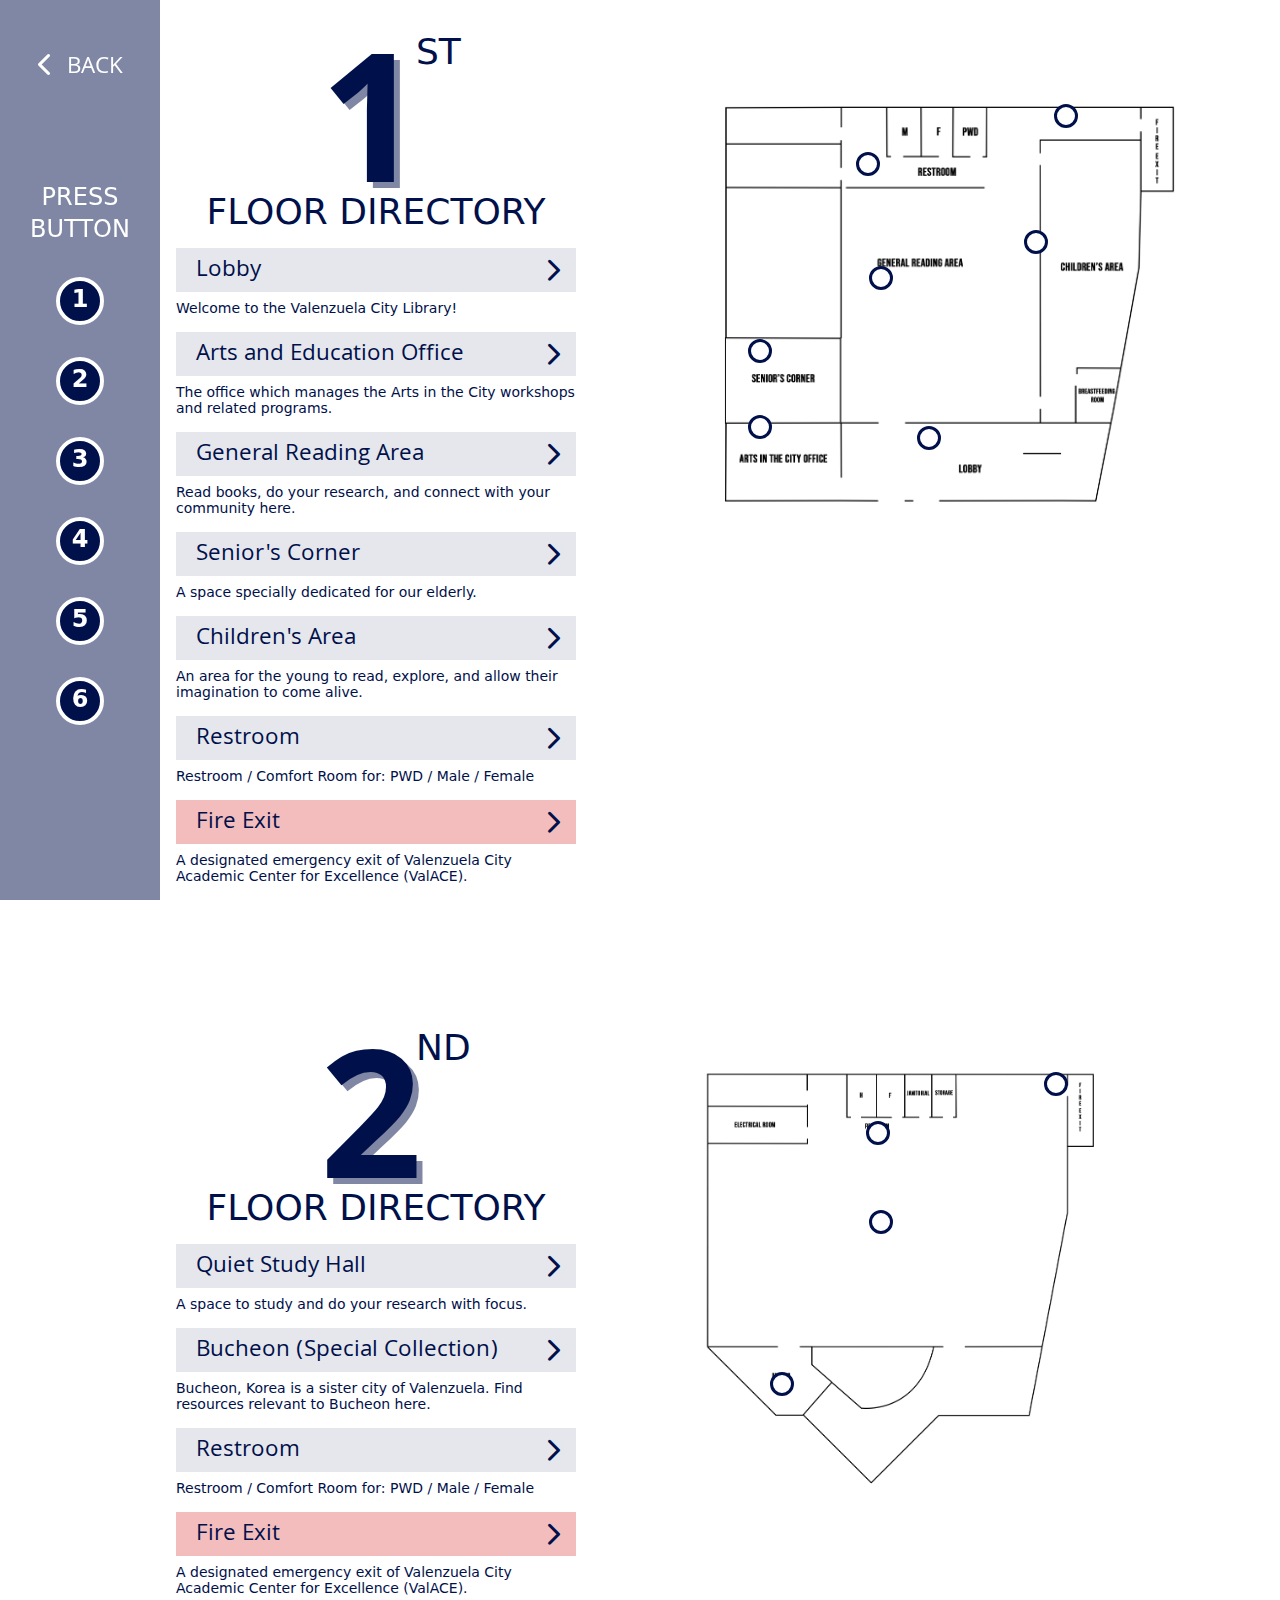
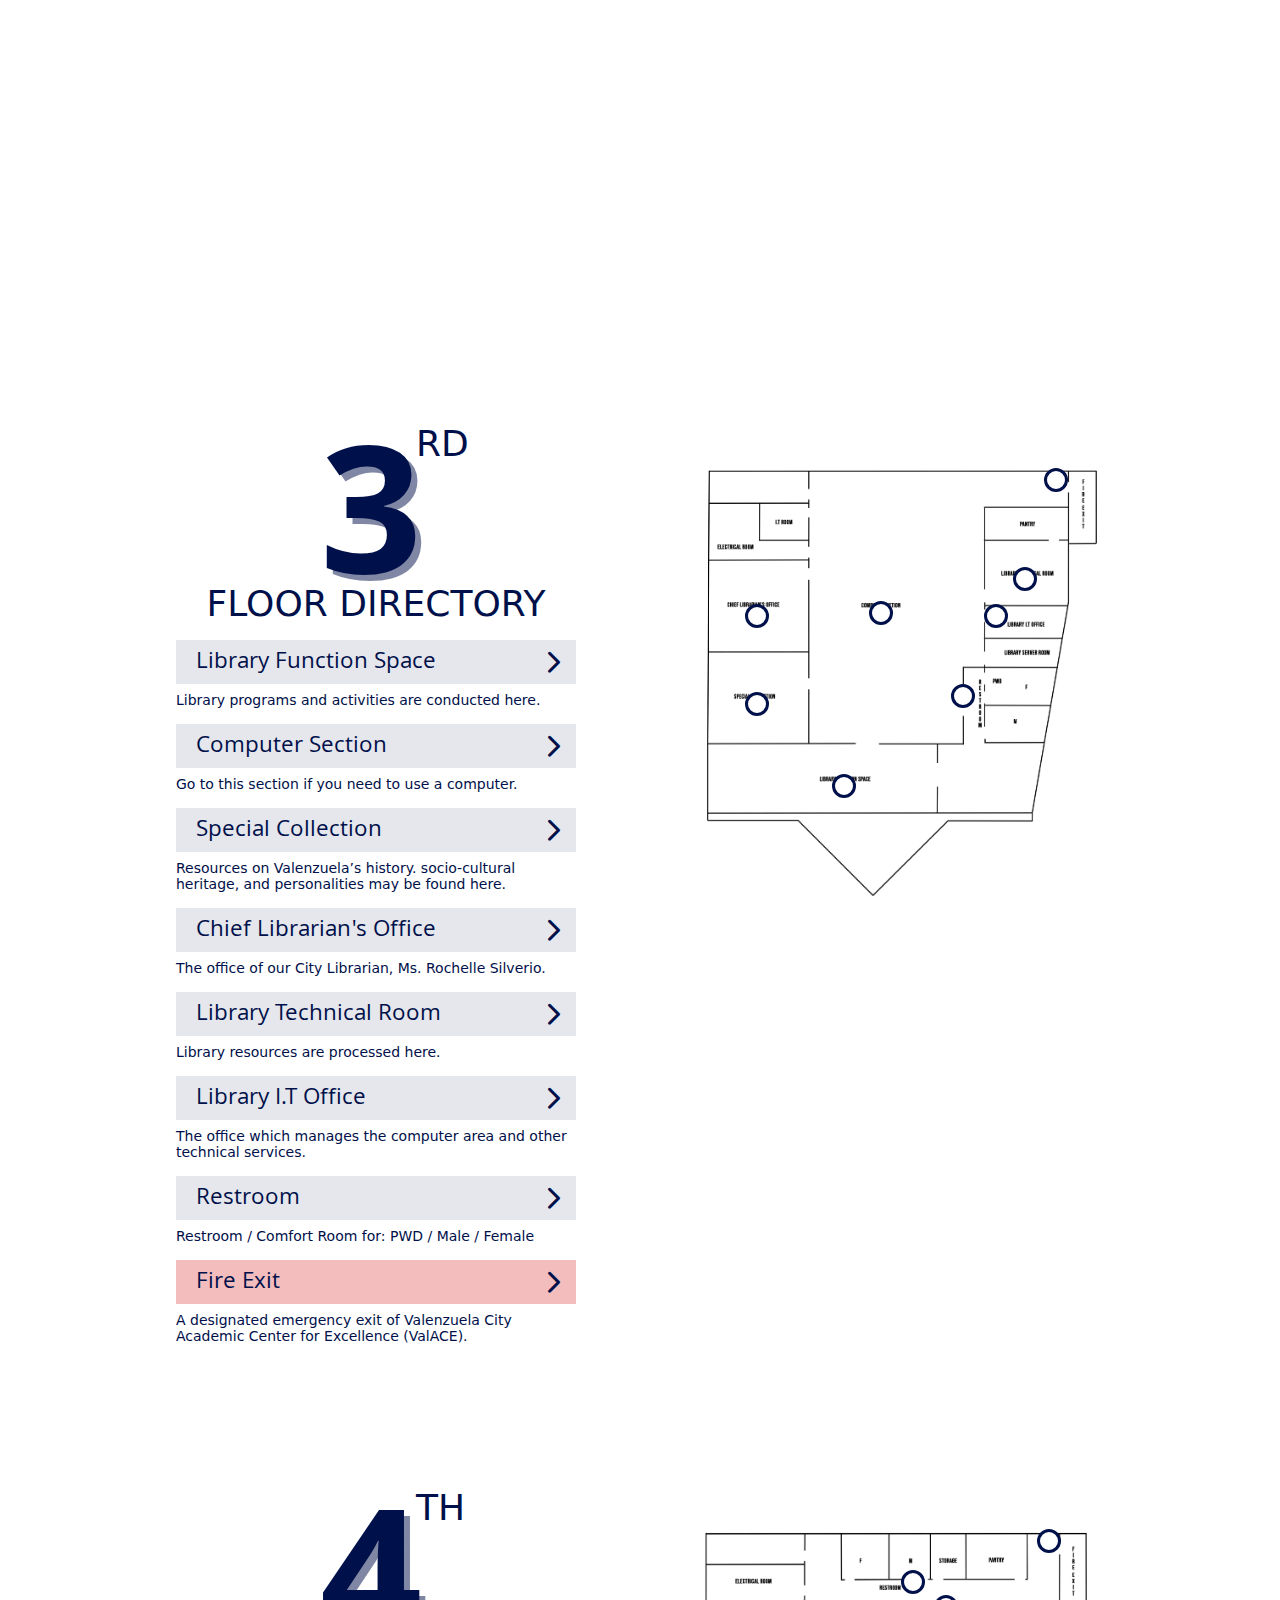
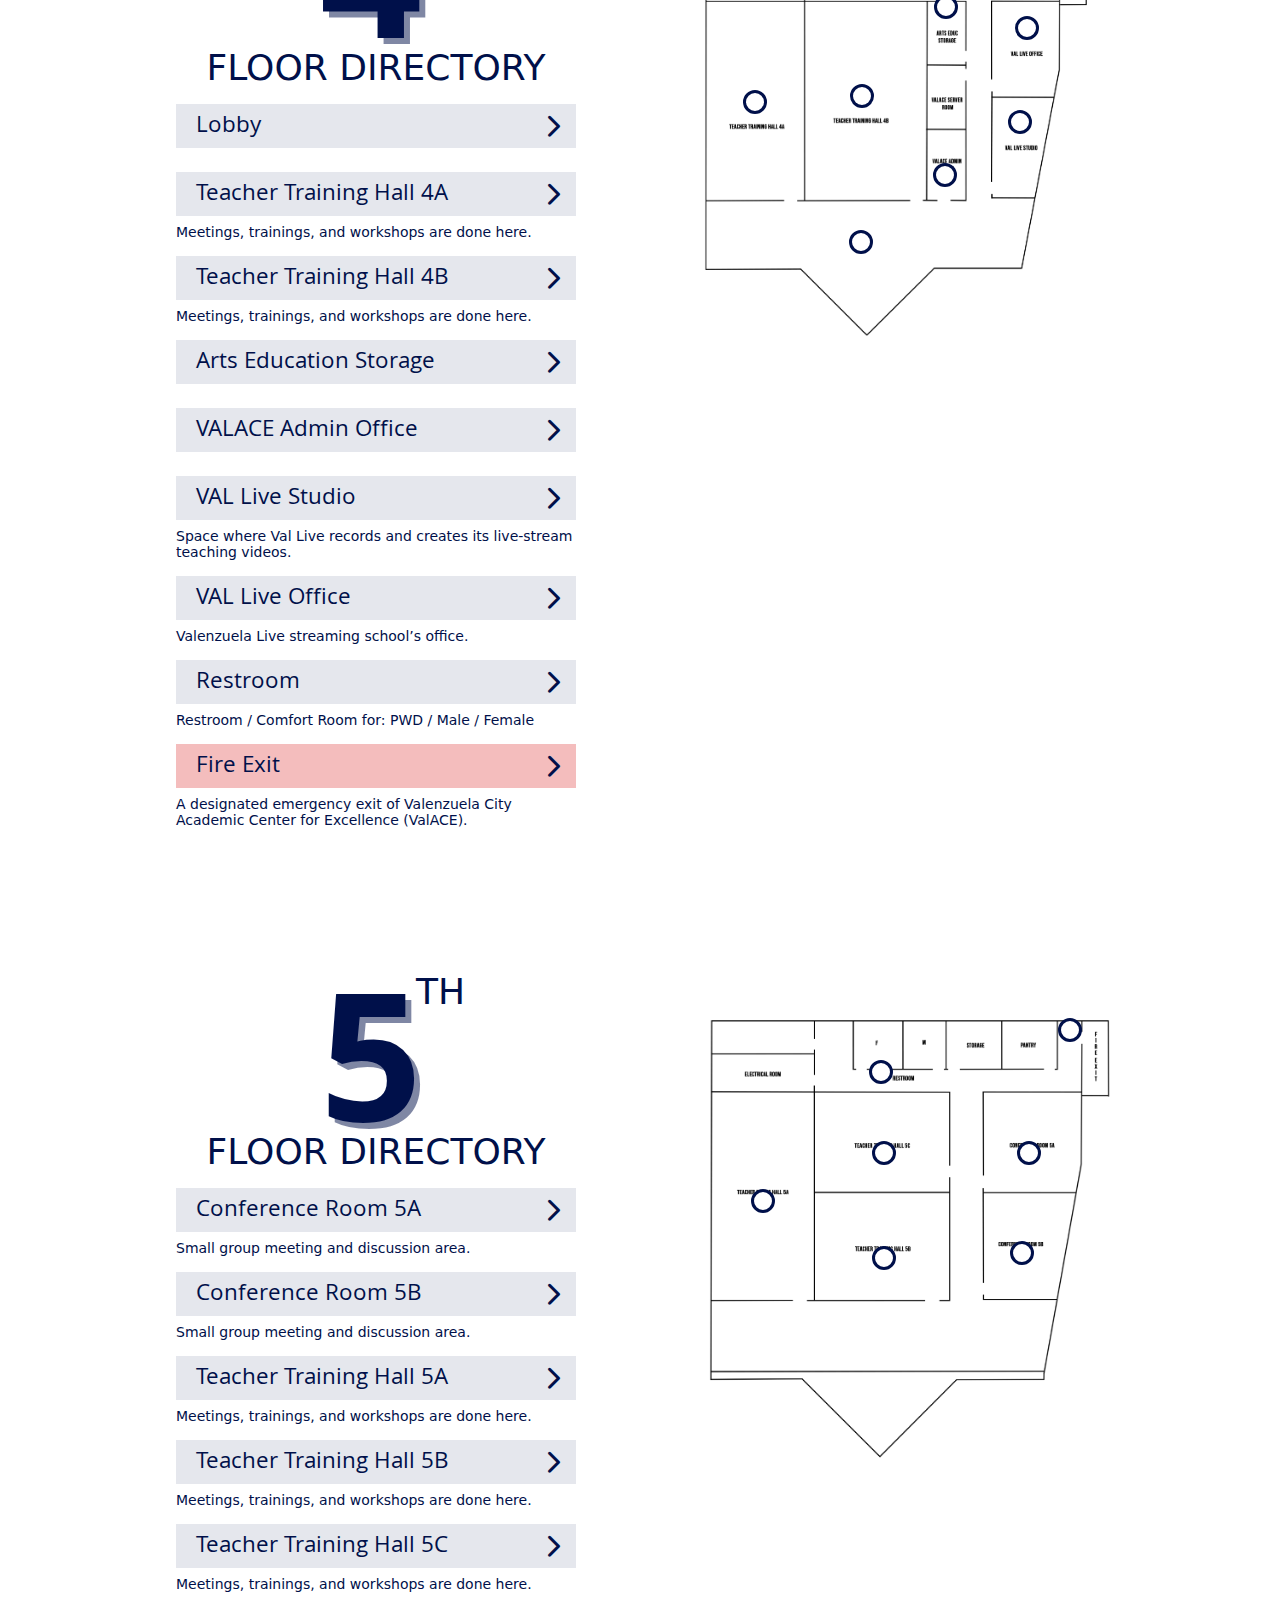
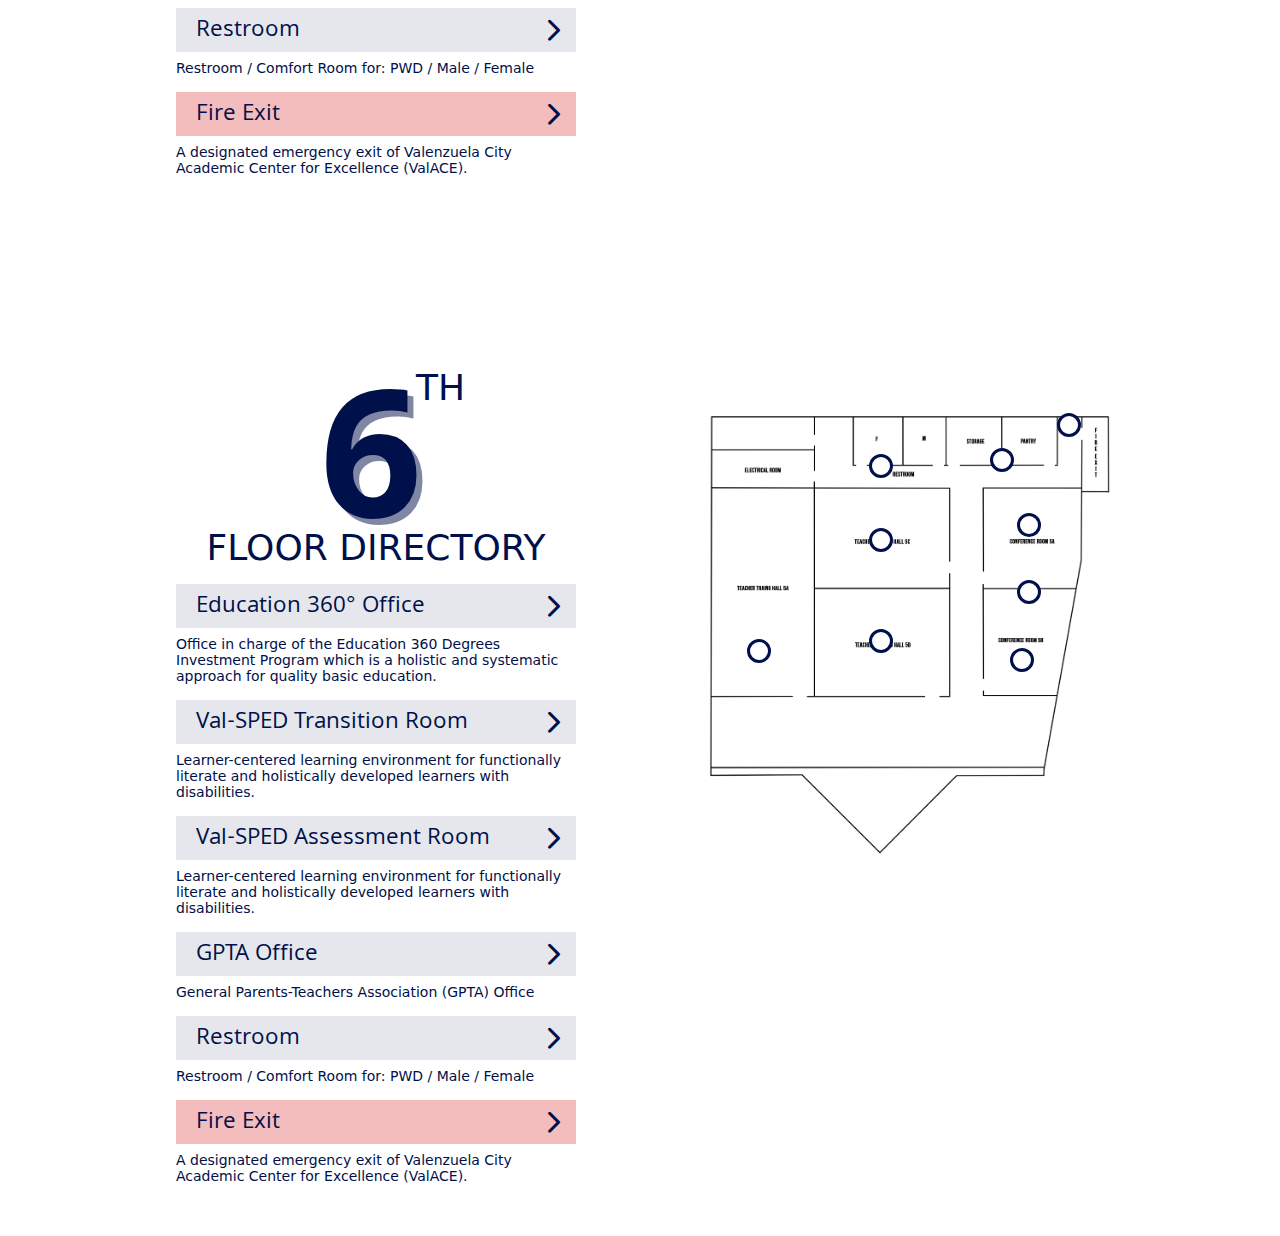
==== index.html @ 7fa208f5 "upload" ====
<html>

<head>
    <title></title>
    <meta charset="utf-8">
    <meta name="viewport" content="width=device-width, initial-scale=1">
    <link rel="stylesheet" href="https://cdnjs.cloudflare.com/ajax/libs/font-awesome/6.1.2/css/all.min.css">
    <link rel="stylesheet" href="https://cdn.jsdelivr.net/npm/tw-elements/dist/css/index.min.css">
    <link rel="stylesheet" href="https://unpkg.com/flowbite@1.5.3/dist/flowbite.min.css">
    <script src="https://cdn.jsdelivr.net/npm/tw-elements/dist/js/index.min.js"></script>
    <script src="https://unpkg.com/flowbite@1.5.3/dist/flowbite.js"></script>
    <meta name="head:count" content="7">
    <link rel="stylesheet" href="css/style.css">
    <style type="text/css">
        @import url('https://fonts.googleapis.com/css2?family=Khula:wght@400;700&family=Kulim+Park:wght@400;700&display=swap');

        */ *,
    </style>
</head>

<body>
    <div id="__nuxt">
        <div>
            <div class="nuxt-loading-indicator"
                style="position: fixed; pointer-events: none; width: 0%; height: 3px; opacity: 0; background: repeating-linear-gradient(to right, rgb(0, 220, 130) 0%, rgb(52, 205, 254) 50%, rgb(0, 71, 225) 100%); transition: width 0.1s ease 0s, height 0.4s ease 0s, opacity 0.4s ease 0s; z-index: 999999; top: 0px; right: 0px; left: 0px;">
            </div>
            <div class="h-screen">
                <div>
                    <div class="bg-primary bg-opacity-50 w-[6rem] md:w-[10rem] pb-[2rem] h-screen fixed"><a
                            href="/facilities" class="">
                            <h3 class="uppercase text-white font-khula text-lg md:text-2xl pt-[3rem] text-center"><i
                                    class="fa-solid fa-chevron-left mr-0 md:mr-2 text-2xl"></i> Back </h3>
                        </a>
                        <h1 class="pt-[3rem] md:pt-[6rem] px-2 text-sm md:text-2xl text-white text-center">PRESS BUTTON
                        </h1>
                        <ul><a id="floor-1">
                                <li class="floor-list">1</li>
                            </a><a id="floor-2">
                                <li class="floor-list">2</li>
                            </a><a id="floor-3">
                                <li class="floor-list">3</li>
                            </a><a id="floor-4">
                                <li class="floor-list">4</li>
                            </a><a id="floor-5">
                                <li class="floor-list">5</li>
                            </a><a id="floor-6">
                                <li class="floor-list">6</li>
                            </a></ul>
                    </div>
                    <div class="pl-[6rem] md:pl-[10rem]">
                        <div class="flex flex-row min-h-screen mb-[6rem]" id="floor-directory-1" >
                            
                            <div class="px-4 w-screen lg:w-[432px]" >
                                <div class="w-full" >
                                    <div class="w-[10rem] mx-auto relative" >
                                        <h3 class="text-4xl text-primary absolute top-[2rem] left-[7.5rem]"
                                            >ST</h3>
                                        <h1 class="text-[12rem] text-shadow text-primary font-khula left-[1.5rem] font-bold absolute"
                                            >1</h1>
                                    </div>
                                </div>
                                <h2 class="text-3xl sm:text-4xl text-primary pt-[12rem] pb-4 text-center"
                                    >FLOOR DIRECTORY</h2>
                                <div class="accordions w-full lg:w-[25rem]" ><!--[-->
                                    <div class="w-full lg:w-full mb-2"  >
                                        <h1 class="text-sm" ><button
                                                class="bg-primary bg-opacity-10 text-primary relative flex items-center w-full py-1 px-5 text-2xl"
                                                >
                                                <h1 class="font-khula text-left text-lg sm:text-2xl pt-1"
                                                    >Lobby</h1><span
                                                    class="rotate-0 duration-300 absolute right-[1rem]"
                                                    ><i class="fa-solid fa-chevron-right"
                                                        ></i></span>
                                            </button></h1>
                                        <div class="custom-default bg-white" >
                                            <div class="accordion-body py-2 bg-white text-primary" >
                                                <!--[--><img src="assets/1st_lobby.JPG" alt=""
                                                    >
                                                <p class="text-sm leading-4" >Welcome to the
                                                    Valenzuela City Library!</p><!--]-->
                                            </div>
                                        </div>
                                    </div>
                                    <div class="w-full lg:w-full mb-2"  >
                                        <h1 class="text-sm" ><button
                                                class="bg-primary bg-opacity-10 text-primary relative flex items-center w-full py-1 px-5 text-2xl"
                                                >
                                                <h1 class="font-khula text-left text-lg sm:text-2xl pt-1"
                                                    >Arts and Education Office</h1><span
                                                    class="rotate-0 duration-300 absolute right-[1rem]"
                                                    ><i class="fa-solid fa-chevron-right"
                                                        ></i></span>
                                            </button></h1>
                                        <div class="custom-default bg-white" >
                                            <div class="accordion-body py-2 bg-white text-primary" >
                                                <!--[--><img src="assets/1st_arts_educ_office.JPG"
                                                    alt="" >
                                                <p class="text-sm leading-4" >The office which manages
                                                    the Arts in the City workshops and related programs.</p><!--]-->
                                            </div>
                                        </div>
                                    </div>
                                    <div class="w-full lg:w-full mb-2"  >
                                        <h1 class="text-sm" ><button
                                                class="bg-primary bg-opacity-10 text-primary relative flex items-center w-full py-1 px-5 text-2xl"
                                                >
                                                <h1 class="font-khula text-left text-lg sm:text-2xl pt-1"
                                                    >General Reading Area</h1><span
                                                    class="rotate-0 duration-300 absolute right-[1rem]"
                                                    ><i class="fa-solid fa-chevron-right"
                                                        ></i></span>
                                            </button></h1>
                                        <div class="custom-default bg-white" >
                                            <div class="accordion-body py-2 bg-white text-primary" >
                                                <!--[--><img src="assets/1st_general.JPG" alt=""
                                                    >
                                                <p class="text-sm leading-4" >Read books, do your
                                                    research, and connect with your community here.</p><!--]-->
                                            </div>
                                        </div>
                                    </div>
                                    <div class="w-full lg:w-full mb-2"  >
                                        <h1 class="text-sm" ><button
                                                class="bg-primary bg-opacity-10 text-primary relative flex items-center w-full py-1 px-5 text-2xl"
                                                >
                                                <h1 class="font-khula text-left text-lg sm:text-2xl pt-1"
                                                    >Senior's Corner</h1><span
                                                    class="rotate-0 duration-300 absolute right-[1rem]"
                                                    ><i class="fa-solid fa-chevron-right"
                                                        ></i></span>
                                            </button></h1>
                                        <div class="custom-default bg-white" >
                                            <div class="accordion-body py-2 bg-white text-primary" >
                                                <!--[--><img src="assets/1st_senior.JPG" alt=""
                                                    >
                                                <p class="text-sm leading-4" >A space specially
                                                    dedicated for our elderly.</p><!--]-->
                                            </div>
                                        </div>
                                    </div>
                                    <div class="w-full lg:w-full mb-2"  >
                                        <h1 class="text-sm" ><button
                                                class="bg-primary bg-opacity-10 text-primary relative flex items-center w-full py-1 px-5 text-2xl"
                                                >
                                                <h1 class="font-khula text-left text-lg sm:text-2xl pt-1"
                                                    >Children's Area</h1><span
                                                    class="rotate-0 duration-300 absolute right-[1rem]"
                                                    ><i class="fa-solid fa-chevron-right"
                                                        ></i></span>
                                            </button></h1>
                                        <div class="custom-default bg-white" >
                                            <div class="accordion-body py-2 bg-white text-primary" >
                                                <!--[--><img src="assets/1st_childrens.JPG" alt=""
                                                    >
                                                <p class="text-sm leading-4" >An area for the young to
                                                    read, explore, and allow their imagination to come alive.</p>
                                                <!--]-->
                                            </div>
                                        </div>
                                    </div>
                                    <div class="w-full lg:w-full mb-2"  >
                                        <h1 class="text-sm" ><button
                                                class="bg-primary bg-opacity-10 text-primary relative flex items-center w-full py-1 px-5 text-2xl"
                                                >
                                                <h1 class="font-khula text-left text-lg sm:text-2xl pt-1"
                                                    >Restroom</h1><span
                                                    class="rotate-0 duration-300 absolute right-[1rem]"
                                                    ><i class="fa-solid fa-chevron-right"
                                                        ></i></span>
                                            </button></h1>
                                        <div class="custom-default bg-white" >
                                            <div class="accordion-body py-2 bg-white text-primary" >
                                                <!--[--><img src="assets/restroom.JPG" alt=""
                                                    >
                                                <p class="text-sm leading-4" >Restroom / Comfort Room
                                                    for: PWD / Male / Female</p><!--]-->
                                            </div>
                                        </div>
                                    </div>
                                    <div class="w-full lg:w-full mb-2"  >
                                        <h1 class="text-sm" ><button
                                                class="bg-red-600 bg-opacity-30 text-primary relative flex items-center w-full py-1 px-5 text-2xl"
                                                >
                                                <h1 class="font-khula text-left text-lg sm:text-2xl pt-1"
                                                    >Fire Exit</h1><span
                                                    class="rotate-0 duration-300 absolute right-[1rem]"
                                                    ><i class="fa-solid fa-chevron-right"
                                                        ></i></span>
                                            </button></h1>
                                        <div class="custom-default bg-white" >
                                            <div class="accordion-body py-2 bg-white text-primary" >
                                                <!--[--><img src="assets/fireexit.JPG" alt=""
                                                    >
                                                <p class="text-sm leading-4" >A designated emergency
                                                    exit of Valenzuela City Academic Center for Excellence (ValACE).</p>
                                                <!--]-->
                                            </div>
                                        </div>
                                    </div><!--]-->
                                </div>
                            </div><!--        Map-->
                            <div class="hidden lg:flex lg:flex-col lg:w-3/5" >
                                <div class="container-class" ><img
                                        src="assets/GROUND-FLOOR.png" alt="" class="floor-img"
                                        ><!--[-->
                                    <div class="popup-container" style="top:64.6%;left:50.1%;" 
                                        data-v-af225091=""><button class="btn" data-v-af225091=""></button>
                                        <div class="pop-up popup-1" style="display:none;" data-v-af225091=""><!---->
                                            <div class="bg-primary p-2" data-v-af225091=""><!--[--><img
                                                    src="assets/1st_lobby.JPG" alt=""
                                                    >
                                                <p class="text-white text-xs leading-3" >Welcome to
                                                    the Valenzuela City Library!</p><!--]-->
                                            </div>
                                            <div class="triangle ml-[7rem]" data-v-af225091=""></div>
                                        </div>
                                    </div>
                                    <div class="popup-container" style="top:63.1%;left:25%;" 
                                        data-v-af225091=""><button class="btn" data-v-af225091=""></button>
                                        <div class="pop-up popup-1" style="display:none;" data-v-af225091=""><!---->
                                            <div class="bg-primary p-2" data-v-af225091=""><!--[--><img
                                                    src="assets/1st_arts_educ_office.JPG" alt=""
                                                    >
                                                <p class="text-white text-xs leading-3" >The office
                                                    which manages the Arts in the City workshops and related programs.
                                                </p><!--]-->
                                            </div>
                                            <div class="triangle ml-[7rem]" data-v-af225091=""></div>
                                        </div>
                                    </div>
                                    <div class="popup-container" style="top:42.6%;left:43%;" 
                                        data-v-af225091=""><button class="btn" data-v-af225091=""></button>
                                        <div class="pop-up popup-1" style="display:none;" data-v-af225091=""><!---->
                                            <div class="bg-primary p-2" data-v-af225091=""><!--[--><img
                                                    src="assets/1st_general.JPG" alt=""
                                                    >
                                                <p class="text-white text-xs leading-3" >Read books,
                                                    do your research, and connect with your community here.</p><!--]-->
                                            </div>
                                            <div class="triangle ml-[7rem]" data-v-af225091=""></div>
                                        </div>
                                    </div>
                                    <div class="popup-container" style="top:52.6%;left:25%;" 
                                        data-v-af225091=""><button class="btn" data-v-af225091=""></button>
                                        <div class="pop-up popup-1" style="display:none;" data-v-af225091=""><!---->
                                            <div class="bg-primary p-2" data-v-af225091=""><!--[--><img
                                                    src="assets/1st_senior.JPG" alt=""
                                                    >
                                                <p class="text-white text-xs leading-3" >A space
                                                    specially dedicated for our elderly.</p><!--]-->
                                            </div>
                                            <div class="triangle ml-[7rem]" data-v-af225091=""></div>
                                        </div>
                                    </div>
                                    <div class="popup-container" style="top:37.6%;left:66%;" 
                                        data-v-af225091=""><button class="btn" data-v-af225091=""></button>
                                        <div class="pop-down popup-1" style="display:none;" data-v-af225091="">
                                            <div class="triangle-2 ml-[14rem]" data-v-af225091=""></div>
                                            <div class="bg-primary p-2" data-v-af225091=""><!--[--><img
                                                    src="assets/1st_childrens.JPG" alt=""
                                                    >
                                                <p class="text-white text-xs leading-3" >An area for
                                                    the young to read, explore, and allow their imagination to come
                                                    alive.</p><!--]-->
                                            </div><!---->
                                        </div>
                                    </div>
                                    <div class="popup-container" style="top:26.8%;left:41%;" 
                                        data-v-af225091=""><button class="btn" data-v-af225091=""></button>
                                        <div class="pop-down popup-1" style="display:none;" data-v-af225091="">
                                            <div class="triangle-2 ml-[14rem]" data-v-af225091=""></div>
                                            <div class="bg-primary p-2" data-v-af225091=""><!--[--><img
                                                    src="assets/restroom.JPG" alt=""
                                                    >
                                                <p class="text-white text-xs leading-3" >Restroom /
                                                    Comfort Room for: PWD / Male / Female</p><!--]-->
                                            </div><!---->
                                        </div>
                                    </div>
                                    <div class="popup-container" style="top:20.1%;left:70.5%;" 
                                        data-v-af225091=""><button class="btn" data-v-af225091=""></button>
                                        <div class="pop-down popup-1" style="display:none;" data-v-af225091="">
                                            <div class="triangle-2 ml-[14rem]" data-v-af225091=""></div>
                                            <div class="bg-primary p-2" data-v-af225091=""><!--[--><img
                                                    src="assets/fireexit.JPG" alt=""
                                                    >
                                                <p class="text-white text-xs leading-3" >A designated
                                                    emergency exit of Valenzuela City Academic Center for Excellence
                                                    (ValACE).</p><!--]-->
                                            </div><!---->
                                        </div>
                                    </div><!--]-->
                                </div>
                                <div ></div>
                            </div>
                        </div>
                        <div class="flex flex-row min-h-screen mb-[6rem]" id="floor-directory-2" data-v-848b0fe0="">
                            <!--        Left Navigation--><!-- <div class="bg-primary bg-opacity-50 w-[10rem] pb-[2rem]">
            <NuxtLink to="/">
                <h3 class="uppercase text-white font-khula text-lg md:text-2xl pt-[3rem] text-center">
                    <i class="fa-solid fa-chevron-left mr-0 md:mr-2 text-2xl"></i>
                    Back
                </h3>
            </NuxtLink>
            <h1 class="pt-[6rem] px-2 text-lg md:text-2xl text-white text-center">PRESS BUTTON</h1>
            <ul>
                <NuxtLink to="/floor-directory">
                    <li class="floor-list">1</li>
                </NuxtLink>
                <NuxtLink to="/floor-directory/floor-2">
                    <li class="floor-list">2</li>
                </NuxtLink>
                <NuxtLink to="/floor-directory/floor-3">
                    <li class="floor-list">3</li>
                </NuxtLink>
                <NuxtLink to="/floor-directory/floor-4">
                    <li class="floor-list">4</li>
                </NuxtLink>
                <NuxtLink to="/floor-directory/floor-5">
                    <li class="floor-list">5</li>
                </NuxtLink>
                <NuxtLink to="/floor-directory/floor-6">
                    <li class="floor-list">6</li>
                </NuxtLink>
            </ul>
        </div> --><!--        <FloorDirectoryButtons/>--><!--        Accordion-->
                            <div class="px-4 w-screen lg:w-[432px]" data-v-848b0fe0="">
                                <div class="w-full" data-v-848b0fe0="">
                                    <div class="w-[10rem] mx-auto relative" data-v-848b0fe0="">
                                        <h3 class="text-4xl text-primary absolute top-[2rem] left-[7.5rem]"
                                            data-v-848b0fe0="">ND</h3>
                                        <h1 class="text-[12rem] text-shadow text-primary font-khula left-[1.5rem] font-bold absolute"
                                            data-v-848b0fe0="">2</h1>
                                    </div>
                                </div>
                                <h2 class="text-3xl sm:text-4xl text-primary pt-[12rem] pb-4 text-center"
                                    data-v-848b0fe0="">FLOOR DIRECTORY</h2>
                                <div class="accordions w-full lg:w-[25rem]" data-v-848b0fe0=""><!--[-->
                                    <div class="w-full lg:w-full mb-2" data-v-848b0fe0="" >
                                        <h1 class="text-sm" ><button
                                                class="bg-primary bg-opacity-10 text-primary relative flex items-center w-full py-1 px-5 text-2xl"
                                                >
                                                <h1 class="font-khula text-left text-lg sm:text-2xl pt-1"
                                                    >Quiet Study Hall</h1><span
                                                    class="rotate-0 duration-300 absolute right-[1rem]"
                                                    ><i class="fa-solid fa-chevron-right"
                                                        ></i></span>
                                            </button></h1>
                                        <div class="custom-default bg-white" >
                                            <div class="accordion-body py-2 bg-white text-primary" >
                                                <!--[--><img src="assets/2nd_quiet.JPG" alt=""
                                                    data-v-848b0fe0="">
                                                <p class="text-sm leading-4" data-v-848b0fe0="">A space to study and do
                                                    your research with focus.</p><!--]-->
                                            </div>
                                        </div>
                                    </div>
                                    <div class="w-full lg:w-full mb-2" data-v-848b0fe0="" >
                                        <h1 class="text-sm" ><button
                                                class="bg-primary bg-opacity-10 text-primary relative flex items-center w-full py-1 px-5 text-2xl"
                                                >
                                                <h1 class="font-khula text-left text-lg sm:text-2xl pt-1"
                                                    >Bucheon (Special Collection)</h1><span
                                                    class="rotate-0 duration-300 absolute right-[1rem]"
                                                    ><i class="fa-solid fa-chevron-right"
                                                        ></i></span>
                                            </button></h1>
                                        <div class="custom-default bg-white" >
                                            <div class="accordion-body py-2 bg-white text-primary" >
                                                <!--[--><img src="assets/2nd_bucheon.JPG" alt=""
                                                    data-v-848b0fe0="">
                                                <p class="text-sm leading-4" data-v-848b0fe0="">Bucheon, Korea is a
                                                    sister city of Valenzuela. Find resources relevant to Bucheon here.
                                                </p><!--]-->
                                            </div>
                                        </div>
                                    </div>
                                    <div class="w-full lg:w-full mb-2" data-v-848b0fe0="" >
                                        <h1 class="text-sm" ><button
                                                class="bg-primary bg-opacity-10 text-primary relative flex items-center w-full py-1 px-5 text-2xl"
                                                >
                                                <h1 class="font-khula text-left text-lg sm:text-2xl pt-1"
                                                    >Restroom</h1><span
                                                    class="rotate-0 duration-300 absolute right-[1rem]"
                                                    ><i class="fa-solid fa-chevron-right"
                                                        ></i></span>
                                            </button></h1>
                                        <div class="custom-default bg-white" >
                                            <div class="accordion-body py-2 bg-white text-primary" >
                                                <!--[--><img src="assets/restroom.JPG" alt=""
                                                    data-v-848b0fe0="">
                                                <p class="text-sm leading-4" data-v-848b0fe0="">Restroom / Comfort Room
                                                    for: PWD / Male / Female</p><!--]-->
                                            </div>
                                        </div>
                                    </div>
                                    <div class="w-full lg:w-full mb-2" data-v-848b0fe0="" >
                                        <h1 class="text-sm" ><button
                                                class="bg-red-600 bg-opacity-30 text-primary relative flex items-center w-full py-1 px-5 text-2xl"
                                                >
                                                <h1 class="font-khula text-left text-lg sm:text-2xl pt-1"
                                                    >Fire Exit</h1><span
                                                    class="rotate-0 duration-300 absolute right-[1rem]"
                                                    ><i class="fa-solid fa-chevron-right"
                                                        ></i></span>
                                            </button></h1>
                                        <div class="custom-default bg-white" >
                                            <div class="accordion-body py-2 bg-white text-primary" >
                                                <!--[--><img src="assets/fireexit.JPG" alt=""
                                                    data-v-848b0fe0="">
                                                <p class="text-sm leading-4" data-v-848b0fe0="">A designated emergency
                                                    exit of Valenzuela City Academic Center for Excellence (ValACE).</p>
                                                <!--]-->
                                            </div>
                                        </div>
                                    </div><!--]-->
                                </div>
                            </div><!--        Map-->
                            <div class="hidden lg:flex lg:flex-col lg:w-3/5" data-v-848b0fe0="">
                                <div class="container-class" data-v-848b0fe0=""><img
                                        src="assets/SECOND-FLOOR.png" alt="" class="floor-img"
                                        data-v-848b0fe0=""><!--[-->
                                    <div class="popup-container" style="top:42.6%;left:43%;" data-v-848b0fe0=""
                                        data-v-af225091=""><button class="btn" data-v-af225091=""></button>
                                        <div class="pop-down popup-1" style="display:none;" data-v-af225091="">
                                            <div class="triangle-2 ml-[14rem]" data-v-af225091=""></div>
                                            <div class="bg-primary p-2" data-v-af225091=""><!--[--><img
                                                    src="assets/2nd_quiet.JPG" alt=""
                                                    data-v-848b0fe0="">
                                                <p class="text-white text-xs leading-3" data-v-848b0fe0="">A space to
                                                    study and do your research with focus.</p><!--]-->
                                            </div><!---->
                                        </div>
                                    </div>
                                    <div class="popup-container" style="top:69.6%;left:28.2%;" data-v-848b0fe0=""
                                        data-v-af225091=""><button class="btn" data-v-af225091=""></button>
                                        <div class="pop-up popup-1" style="display:none;" data-v-af225091=""><!---->
                                            <div class="bg-primary p-2" data-v-af225091=""><!--[--><img
                                                    src="assets/2nd_bucheon.JPG" alt=""
                                                    data-v-848b0fe0="">
                                                <p class="text-white text-xs leading-3" data-v-848b0fe0="">Bucheon,
                                                    Korea is a sister city of Valenzuela. Find resources relevant to
                                                    Bucheon here.</p><!--]-->
                                            </div>
                                            <div class="triangle ml-[7rem]" data-v-af225091=""></div>
                                        </div>
                                    </div>
                                    <div class="popup-container" style="top:27.8%;left:42.5%;" data-v-848b0fe0=""
                                        data-v-af225091=""><button class="btn" data-v-af225091=""></button>
                                        <div class="pop-down popup-1" style="display:none;" data-v-af225091="">
                                            <div class="triangle-2 ml-[14rem]" data-v-af225091=""></div>
                                            <div class="bg-primary p-2" data-v-af225091=""><!--[--><img
                                                    src="assets/restroom.JPG" alt=""
                                                    data-v-848b0fe0="">
                                                <p class="text-white text-xs leading-3" data-v-848b0fe0="">Restroom /
                                                    Comfort Room for: PWD / Male / Female</p><!--]-->
                                            </div><!---->
                                        </div>
                                    </div>
                                    <div class="popup-container" style="top:19.6%;left:69%;" data-v-848b0fe0=""
                                        data-v-af225091=""><button class="btn" data-v-af225091=""></button>
                                        <div class="pop-down popup-1" style="display:none;" data-v-af225091="">
                                            <div class="triangle-2 ml-[14rem]" data-v-af225091=""></div>
                                            <div class="bg-primary p-2" data-v-af225091=""><!--[--><img
                                                    src="assets/fireexit.JPG" alt=""
                                                    data-v-848b0fe0="">
                                                <p class="text-white text-xs leading-3" data-v-848b0fe0="">A designated
                                                    emergency exit of Valenzuela City Academic Center for Excellence
                                                    (ValACE).</p><!--]-->
                                            </div><!---->
                                        </div>
                                    </div><!--]-->
                                </div>
                                <div data-v-848b0fe0=""></div>
                            </div>
                        </div>
                        <div class="flex flex-row min-h-screen mb-[6rem]" id="floor-directory-3" data-v-36015a79="">
                            <!--        Left Navigation--><!-- <div class="bg-primary bg-opacity-50 w-[10rem] pb-[2rem]">
            <NuxtLink to="/">
                <h3 class="uppercase text-white font-khula text-lg md:text-2xl pt-[3rem] text-center">
                    <i class="fa-solid fa-chevron-left mr-0 md:mr-2 text-2xl"></i>
                    Back
                </h3>
            </NuxtLink>
            <h1 class="pt-[6rem] px-2 text-lg md:text-2xl text-white text-center">PRESS BUTTON</h1>
            <ul>
                <NuxtLink to="/floor-directory">
                    <li class="floor-list">1</li>
                </NuxtLink>
                <NuxtLink to="/floor-directory/floor-2">
                    <li class="floor-list">2</li>
                </NuxtLink>
                <NuxtLink to="/floor-directory/floor-3">
                    <li class="floor-list">3</li>
                </NuxtLink>
                <NuxtLink to="/floor-directory/floor-4">
                    <li class="floor-list">4</li>
                </NuxtLink>
                <NuxtLink to="/floor-directory/floor-5">
                    <li class="floor-list">5</li>
                </NuxtLink>
                <NuxtLink to="/floor-directory/floor-6">
                    <li class="floor-list">6</li>
                </NuxtLink>
            </ul>
        </div> --><!--        <FloorDirectoryButtons/>--><!--        Accordion-->
                            <div class="px-4 w-screen lg:w-[432px]" data-v-36015a79="">
                                <div class="w-full" data-v-36015a79="">
                                    <div class="w-[10rem] mx-auto relative" data-v-36015a79="">
                                        <h3 class="text-4xl text-primary absolute top-[2rem] left-[7.5rem]"
                                            data-v-36015a79="">RD</h3>
                                        <h1 class="text-[12rem] text-shadow text-primary font-khula left-[1.5rem] font-bold absolute"
                                            data-v-36015a79="">3</h1>
                                    </div>
                                </div>
                                <h2 class="text-3xl sm:text-4xl text-primary pt-[12rem] pb-4 text-center"
                                    data-v-36015a79="">FLOOR DIRECTORY</h2>
                                <div class="accordions w-full lg:w-[25rem]" data-v-36015a79=""><!--[-->
                                    <div class="w-full lg:w-full mb-2" data-v-36015a79="" >
                                        <h1 class="text-sm" ><button
                                                class="bg-primary bg-opacity-10 text-primary relative flex items-center w-full py-1 px-5 text-2xl"
                                                >
                                                <h1 class="font-khula text-left text-lg sm:text-2xl pt-1"
                                                    >Library Function Space</h1><span
                                                    class="rotate-0 duration-300 absolute right-[1rem]"
                                                    ><i class="fa-solid fa-chevron-right"
                                                        ></i></span>
                                            </button></h1>
                                        <div class="custom-default bg-white" >
                                            <div class="accordion-body py-2 bg-white text-primary" >
                                                <!--[--><img src="assets/3rd_function.JPG" alt=""
                                                    data-v-36015a79="">
                                                <p class="text-sm leading-4" data-v-36015a79="">Library programs and
                                                    activities are conducted here.</p><!--]-->
                                            </div>
                                        </div>
                                    </div>
                                    <div class="w-full lg:w-full mb-2" data-v-36015a79="" >
                                        <h1 class="text-sm" ><button
                                                class="bg-primary bg-opacity-10 text-primary relative flex items-center w-full py-1 px-5 text-2xl"
                                                >
                                                <h1 class="font-khula text-left text-lg sm:text-2xl pt-1"
                                                    >Computer Section</h1><span
                                                    class="rotate-0 duration-300 absolute right-[1rem]"
                                                    ><i class="fa-solid fa-chevron-right"
                                                        ></i></span>
                                            </button></h1>
                                        <div class="custom-default bg-white" >
                                            <div class="accordion-body py-2 bg-white text-primary" >
                                                <!--[--><img src="assets/3rd_computer.JPG" alt=""
                                                    data-v-36015a79="">
                                                <p class="text-sm leading-4" data-v-36015a79="">Go to this section if
                                                    you need to use a computer.</p><!--]-->
                                            </div>
                                        </div>
                                    </div>
                                    <div class="w-full lg:w-full mb-2" data-v-36015a79="" >
                                        <h1 class="text-sm" ><button
                                                class="bg-primary bg-opacity-10 text-primary relative flex items-center w-full py-1 px-5 text-2xl"
                                                >
                                                <h1 class="font-khula text-left text-lg sm:text-2xl pt-1"
                                                    >Special Collection</h1><span
                                                    class="rotate-0 duration-300 absolute right-[1rem]"
                                                    ><i class="fa-solid fa-chevron-right"
                                                        ></i></span>
                                            </button></h1>
                                        <div class="custom-default bg-white" >
                                            <div class="accordion-body py-2 bg-white text-primary" >
                                                <!--[--><img src="assets/3rd_special.JPG" alt=""
                                                    data-v-36015a79="">
                                                <p class="text-sm leading-4" data-v-36015a79="">Resources on
                                                    Valenzuela’s history. socio-cultural heritage, and personalities may
                                                    be found here.</p><!--]-->
                                            </div>
                                        </div>
                                    </div>
                                    <div class="w-full lg:w-full mb-2" data-v-36015a79="" >
                                        <h1 class="text-sm" ><button
                                                class="bg-primary bg-opacity-10 text-primary relative flex items-center w-full py-1 px-5 text-2xl"
                                                >
                                                <h1 class="font-khula text-left text-lg sm:text-2xl pt-1"
                                                    >Chief Librarian's Office</h1><span
                                                    class="rotate-0 duration-300 absolute right-[1rem]"
                                                    ><i class="fa-solid fa-chevron-right"
                                                        ></i></span>
                                            </button></h1>
                                        <div class="custom-default bg-white" >
                                            <div class="accordion-body py-2 bg-white text-primary" >
                                                <!--[--><img src="assets/3rd_librarian.JPG" alt=""
                                                    data-v-36015a79="">
                                                <p class="text-sm leading-4" data-v-36015a79="">The office of our City
                                                    Librarian, Ms. Rochelle Silverio.</p><!--]-->
                                            </div>
                                        </div>
                                    </div>
                                    <div class="w-full lg:w-full mb-2" data-v-36015a79="" >
                                        <h1 class="text-sm" ><button
                                                class="bg-primary bg-opacity-10 text-primary relative flex items-center w-full py-1 px-5 text-2xl"
                                                >
                                                <h1 class="font-khula text-left text-lg sm:text-2xl pt-1"
                                                    >Library Technical Room</h1><span
                                                    class="rotate-0 duration-300 absolute right-[1rem]"
                                                    ><i class="fa-solid fa-chevron-right"
                                                        ></i></span>
                                            </button></h1>
                                        <div class="custom-default bg-white" >
                                            <div class="accordion-body py-2 bg-white text-primary" >
                                                <!--[--><img src="assets/3rd_IT.JPG" alt=""
                                                    data-v-36015a79="">
                                                <p class="text-sm leading-4" data-v-36015a79="">Library resources are
                                                    processed here.</p><!--]-->
                                            </div>
                                        </div>
                                    </div>
                                    <div class="w-full lg:w-full mb-2" data-v-36015a79="" >
                                        <h1 class="text-sm" ><button
                                                class="bg-primary bg-opacity-10 text-primary relative flex items-center w-full py-1 px-5 text-2xl"
                                                >
                                                <h1 class="font-khula text-left text-lg sm:text-2xl pt-1"
                                                    >Library I.T Office</h1><span
                                                    class="rotate-0 duration-300 absolute right-[1rem]"
                                                    ><i class="fa-solid fa-chevron-right"
                                                        ></i></span>
                                            </button></h1>
                                        <div class="custom-default bg-white" >
                                            <div class="accordion-body py-2 bg-white text-primary" >
                                                <!--[--><img src="assets/3rd_IT.JPG" alt=""
                                                    data-v-36015a79="">
                                                <p class="text-sm leading-4" data-v-36015a79="">The office which manages
                                                    the computer area and other technical services.</p><!--]-->
                                            </div>
                                        </div>
                                    </div>
                                    <div class="w-full lg:w-full mb-2" data-v-36015a79="" >
                                        <h1 class="text-sm" ><button
                                                class="bg-primary bg-opacity-10 text-primary relative flex items-center w-full py-1 px-5 text-2xl"
                                                >
                                                <h1 class="font-khula text-left text-lg sm:text-2xl pt-1"
                                                    >Restroom</h1><span
                                                    class="rotate-0 duration-300 absolute right-[1rem]"
                                                    ><i class="fa-solid fa-chevron-right"
                                                        ></i></span>
                                            </button></h1>
                                        <div class="custom-default bg-white" >
                                            <div class="accordion-body py-2 bg-white text-primary" >
                                                <!--[--><img src="assets/restroom.JPG" alt=""
                                                    data-v-36015a79="">
                                                <p class="text-sm leading-4" data-v-36015a79="">Restroom / Comfort Room
                                                    for: PWD / Male / Female</p><!--]-->
                                            </div>
                                        </div>
                                    </div>
                                    <div class="w-full lg:w-full mb-2" data-v-36015a79="" >
                                        <h1 class="text-sm" ><button
                                                class="bg-red-600 bg-opacity-30 text-primary relative flex items-center w-full py-1 px-5 text-2xl"
                                                >
                                                <h1 class="font-khula text-left text-lg sm:text-2xl pt-1"
                                                    >Fire Exit</h1><span
                                                    class="rotate-0 duration-300 absolute right-[1rem]"
                                                    ><i class="fa-solid fa-chevron-right"
                                                        ></i></span>
                                            </button></h1>
                                        <div class="custom-default bg-white" >
                                            <div class="accordion-body py-2 bg-white text-primary" >
                                                <!--[--><img src="assets/fireexit.JPG" alt=""
                                                    data-v-36015a79="">
                                                <p class="text-sm leading-4" data-v-36015a79="">A designated emergency
                                                    exit of Valenzuela City Academic Center for Excellence (ValACE).</p>
                                                <!--]-->
                                            </div>
                                        </div>
                                    </div><!--]-->
                                </div>
                            </div><!--        Map-->
                            <div class="hidden lg:flex lg:flex-col lg:w-3/5" data-v-36015a79="">
                                <div class="container-class" data-v-36015a79=""><img src="assets/THIRD-FLOOR.png"
                                        alt="" class="floor-img" data-v-36015a79=""><!--[-->
                                    <div class="popup-container" style="top:70.1%;left:37.5%;" data-v-36015a79=""
                                        data-v-af225091=""><button class="btn" data-v-af225091=""></button>
                                        <div class="pop-up popup-1" style="display:none;" data-v-af225091=""><!---->
                                            <div class="bg-primary p-2" data-v-af225091=""><!--[--><img
                                                    src="assets/3rd_function.JPG" alt=""
                                                    data-v-36015a79="">
                                                <p class="text-white text-xs leading-3" data-v-36015a79="">Library
                                                    programs and activities are conducted here.</p><!--]-->
                                            </div>
                                            <div class="triangle ml-[7rem]" data-v-af225091=""></div>
                                        </div>
                                    </div>
                                    <div class="popup-container" style="top:41.6%;left:43%;" data-v-36015a79=""
                                        data-v-af225091=""><button class="btn" data-v-af225091=""></button>
                                        <div class="pop-down popup-1" style="display:none;" data-v-af225091="">
                                            <div class="triangle-2 ml-[14rem]" data-v-af225091=""></div>
                                            <div class="bg-primary p-2" data-v-af225091=""><!--[--><img
                                                    src="assets/3rd_computer.JPG" alt=""
                                                    data-v-36015a79="">
                                                <p class="text-white text-xs leading-3" data-v-36015a79="">Go to this
                                                    section if you need to use a computer.</p><!--]-->
                                            </div><!---->
                                        </div>
                                    </div>
                                    <div class="popup-container" style="top:56.6%;left:24.5%;" data-v-36015a79=""
                                        data-v-af225091=""><button class="btn" data-v-af225091=""></button>
                                        <div class="pop-up popup-1" style="display:none;" data-v-af225091=""><!---->
                                            <div class="bg-primary p-2" data-v-af225091=""><!--[--><img
                                                    src="assets/3rd_special.JPG" alt=""
                                                    data-v-36015a79="">
                                                <p class="text-white text-xs leading-3" data-v-36015a79="">Resources on
                                                    Valenzuela’s history. socio-cultural heritage, and personalities may
                                                    be found here.</p><!--]-->
                                            </div>
                                            <div class="triangle ml-[7rem]" data-v-af225091=""></div>
                                        </div>
                                    </div>
                                    <div class="popup-container" style="top:42.1%;left:24.5%;" data-v-36015a79=""
                                        data-v-af225091=""><button class="btn" data-v-af225091=""></button>
                                        <div class="pop-down popup-1" style="display:none;" data-v-af225091="">
                                            <div class="triangle-2 ml-[14rem]" data-v-af225091=""></div>
                                            <div class="bg-primary p-2" data-v-af225091=""><!--[--><img
                                                    src="assets/3rd_librarian.JPG" alt=""
                                                    data-v-36015a79="">
                                                <p class="text-white text-xs leading-3" data-v-36015a79="">The office of
                                                    our City Librarian, Ms. Rochelle Silverio.</p><!--]-->
                                            </div><!---->
                                        </div>
                                    </div>
                                    <div class="popup-container" style="top:35.9%;left:64.5%;" data-v-36015a79=""
                                        data-v-af225091=""><button class="btn" data-v-af225091=""></button>
                                        <div class="pop-down popup-1" style="display:none;" data-v-af225091="">
                                            <div class="triangle-2 ml-[14rem]" data-v-af225091=""></div>
                                            <div class="bg-primary p-2" data-v-af225091=""><!--[--><img
                                                    src="assets/3rd_IT.JPG" alt="" data-v-36015a79="">
                                                <p class="text-white text-xs leading-3" data-v-36015a79="">Library
                                                    resources are processed here.</p><!--]-->
                                            </div><!---->
                                        </div>
                                    </div>
                                    <div class="popup-container" style="top:42.1%;left:60.1%;" data-v-36015a79=""
                                        data-v-af225091=""><button class="btn" data-v-af225091=""></button>
                                        <div class="pop-down popup-1" style="display:none;" data-v-af225091="">
                                            <div class="triangle-2 ml-[14rem]" data-v-af225091=""></div>
                                            <div class="bg-primary p-2" data-v-af225091=""><!--[--><img
                                                    src="assets/3rd_IT.JPG" alt="" data-v-36015a79="">
                                                <p class="text-white text-xs leading-3" data-v-36015a79="">The office
                                                    which manages the computer area and other technical services.</p>
                                                <!--]-->
                                            </div><!---->
                                        </div>
                                    </div>
                                    <div class="popup-container" style="top:55.2%;left:55.2%;" data-v-36015a79=""
                                        data-v-af225091=""><button class="btn" data-v-af225091=""></button>
                                        <div class="pop-up popup-1" style="display:none;" data-v-af225091=""><!---->
                                            <div class="bg-primary p-2" data-v-af225091=""><!--[--><img
                                                    src="assets/restroom.JPG" alt=""
                                                    data-v-36015a79="">
                                                <p class="text-white text-xs leading-3" data-v-36015a79="">Restroom /
                                                    Comfort Room for: PWD / Male / Female</p><!--]-->
                                            </div>
                                            <div class="triangle ml-[7rem]" data-v-af225091=""></div>
                                        </div>
                                    </div>
                                    <div class="popup-container" style="top:19.6%;left:69%;" data-v-36015a79=""
                                        data-v-af225091=""><button class="btn" data-v-af225091=""></button>
                                        <div class="pop-down popup-1" style="display:none;" data-v-af225091="">
                                            <div class="triangle-2 ml-[14rem]" data-v-af225091=""></div>
                                            <div class="bg-primary p-2" data-v-af225091=""><!--[--><img
                                                    src="assets/fireexit.JPG" alt=""
                                                    data-v-36015a79="">
                                                <p class="text-white text-xs leading-3" data-v-36015a79="">A designated
                                                    emergency exit of Valenzuela City Academic Center for Excellence
                                                    (ValACE).</p><!--]-->
                                            </div><!---->
                                        </div>
                                    </div><!--]-->
                                </div>
                                <div data-v-36015a79=""></div>
                            </div>
                        </div>
                        <div class="flex flex-row min-h-screen mb-[6rem]" id="floor-directory-4" data-v-79f399b7="">
                            <!--        Left Navigation--><!-- <div class="bg-primary bg-opacity-50 w-[10rem] pb-[2rem]">
            <NuxtLink to="/">
                <h3 class="uppercase text-white font-khula text-lg md:text-2xl pt-[3rem] text-center">
                    <i class="fa-solid fa-chevron-left mr-0 md:mr-2 text-2xl"></i>
                    Back
                </h3>
            </NuxtLink>
            <h1 class="pt-[6rem] px-2 text-lg md:text-2xl text-white text-center">PRESS BUTTON</h1>
            <ul>
                <NuxtLink to="/floor-directory">
                    <li class="floor-list">1</li>
                </NuxtLink>
                <NuxtLink to="/floor-directory/floor-2">
                    <li class="floor-list">2</li>
                </NuxtLink>
                <NuxtLink to="/floor-directory/floor-3">
                    <li class="floor-list">3</li>
                </NuxtLink>
                <NuxtLink to="/floor-directory/floor-4">
                    <li class="floor-list">4</li>
                </NuxtLink>
                <NuxtLink to="/floor-directory/floor-5">
                    <li class="floor-list">5</li>
                </NuxtLink>
                <NuxtLink to="/floor-directory/floor-6">
                    <li class="floor-list">6</li>
                </NuxtLink>
            </ul>
        </div> --><!--        <FloorDirectoryButtons/>--><!--        Accordion-->
                            <div class="px-4 w-screen lg:w-[432px]" data-v-79f399b7="">
                                <div class="w-full" data-v-79f399b7="">
                                    <div class="w-[10rem] mx-auto relative" data-v-79f399b7="">
                                        <h3 class="text-4xl text-primary absolute top-[2rem] left-[7.5rem]"
                                            data-v-79f399b7="">TH</h3>
                                        <h1 class="text-[12rem] text-shadow text-primary font-khula left-[1.5rem] font-bold absolute"
                                            data-v-79f399b7="">4</h1>
                                    </div>
                                </div>
                                <h2 class="text-3xl sm:text-4xl text-primary pt-[12rem] pb-4 text-center"
                                    data-v-79f399b7="">FLOOR DIRECTORY</h2>
                                <div class="accordions w-full lg:w-[25rem]" data-v-79f399b7=""><!--[-->
                                    <div class="w-full lg:w-full mb-2" data-v-79f399b7="" >
                                        <h1 class="text-sm" ><button
                                                class="bg-primary bg-opacity-10 text-primary relative flex items-center w-full py-1 px-5 text-2xl"
                                                >
                                                <h1 class="font-khula text-left text-lg sm:text-2xl pt-1"
                                                    >Lobby</h1><span
                                                    class="rotate-0 duration-300 absolute right-[1rem]"
                                                    ><i class="fa-solid fa-chevron-right"
                                                        ></i></span>
                                            </button></h1>
                                        <div class="custom-default bg-white" >
                                            <div class="accordion-body py-2 bg-white text-primary" >
                                                <!--[--><img src="assets/4th_lobby.JPG" alt=""
                                                    data-v-79f399b7="">
                                                <p class="text-sm leading-4" data-v-79f399b7=""></p><!--]-->
                                            </div>
                                        </div>
                                    </div>
                                    <div class="w-full lg:w-full mb-2" data-v-79f399b7="" >
                                        <h1 class="text-sm" ><button
                                                class="bg-primary bg-opacity-10 text-primary relative flex items-center w-full py-1 px-5 text-2xl"
                                                >
                                                <h1 class="font-khula text-left text-lg sm:text-2xl pt-1"
                                                    >Teacher Training Hall 4A</h1><span
                                                    class="rotate-0 duration-300 absolute right-[1rem]"
                                                    ><i class="fa-solid fa-chevron-right"
                                                        ></i></span>
                                            </button></h1>
                                        <div class="custom-default bg-white" >
                                            <div class="accordion-body py-2 bg-white text-primary" >
                                                <!--[--><img src="assets/4th_4a.JPG" alt=""
                                                    data-v-79f399b7="">
                                                <p class="text-sm leading-4" data-v-79f399b7="">Meetings, trainings, and
                                                    workshops are done here.</p><!--]-->
                                            </div>
                                        </div>
                                    </div>
                                    <div class="w-full lg:w-full mb-2" data-v-79f399b7="" >
                                        <h1 class="text-sm" ><button
                                                class="bg-primary bg-opacity-10 text-primary relative flex items-center w-full py-1 px-5 text-2xl"
                                                >
                                                <h1 class="font-khula text-left text-lg sm:text-2xl pt-1"
                                                    >Teacher Training Hall 4B</h1><span
                                                    class="rotate-0 duration-300 absolute right-[1rem]"
                                                    ><i class="fa-solid fa-chevron-right"
                                                        ></i></span>
                                            </button></h1>
                                        <div class="custom-default bg-white" >
                                            <div class="accordion-body py-2 bg-white text-primary" >
                                                <!--[--><img src="assets/4th_4b.JPG" alt=""
                                                    data-v-79f399b7="">
                                                <p class="text-sm leading-4" data-v-79f399b7="">Meetings, trainings, and
                                                    workshops are done here.</p><!--]-->
                                            </div>
                                        </div>
                                    </div>
                                    <div class="w-full lg:w-full mb-2" data-v-79f399b7="" >
                                        <h1 class="text-sm" ><button
                                                class="bg-primary bg-opacity-10 text-primary relative flex items-center w-full py-1 px-5 text-2xl"
                                                >
                                                <h1 class="font-khula text-left text-lg sm:text-2xl pt-1"
                                                    >Arts Education Storage</h1><span
                                                    class="rotate-0 duration-300 absolute right-[1rem]"
                                                    ><i class="fa-solid fa-chevron-right"
                                                        ></i></span>
                                            </button></h1>
                                        <div class="custom-default bg-white" >
                                            <div class="accordion-body py-2 bg-white text-primary" >
                                                <!--[--><img src="assets/4th_lobby.JPG" alt=""
                                                    data-v-79f399b7="">
                                                <p class="text-sm leading-4" data-v-79f399b7=""></p><!--]-->
                                            </div>
                                        </div>
                                    </div>
                                    <div class="w-full lg:w-full mb-2" data-v-79f399b7="" >
                                        <h1 class="text-sm" ><button
                                                class="bg-primary bg-opacity-10 text-primary relative flex items-center w-full py-1 px-5 text-2xl"
                                                >
                                                <h1 class="font-khula text-left text-lg sm:text-2xl pt-1"
                                                    >VALACE Admin Office</h1><span
                                                    class="rotate-0 duration-300 absolute right-[1rem]"
                                                    ><i class="fa-solid fa-chevron-right"
                                                        ></i></span>
                                            </button></h1>
                                        <div class="custom-default bg-white" >
                                            <div class="accordion-body py-2 bg-white text-primary" >
                                                <!--[--><img src="assets/4th_lobby.JPG" alt=""
                                                    data-v-79f399b7="">
                                                <p class="text-sm leading-4" data-v-79f399b7=""></p><!--]-->
                                            </div>
                                        </div>
                                    </div>
                                    <div class="w-full lg:w-full mb-2" data-v-79f399b7="" >
                                        <h1 class="text-sm" ><button
                                                class="bg-primary bg-opacity-10 text-primary relative flex items-center w-full py-1 px-5 text-2xl"
                                                >
                                                <h1 class="font-khula text-left text-lg sm:text-2xl pt-1"
                                                    >VAL Live Studio</h1><span
                                                    class="rotate-0 duration-300 absolute right-[1rem]"
                                                    ><i class="fa-solid fa-chevron-right"
                                                        ></i></span>
                                            </button></h1>
                                        <div class="custom-default bg-white" >
                                            <div class="accordion-body py-2 bg-white text-primary" >
                                                <!--[--><img src="assets/4th_lobby.JPG" alt=""
                                                    data-v-79f399b7="">
                                                <p class="text-sm leading-4" data-v-79f399b7="">Space where Val Live
                                                    records and creates its live-stream teaching videos.</p><!--]-->
                                            </div>
                                        </div>
                                    </div>
                                    <div class="w-full lg:w-full mb-2" data-v-79f399b7="" >
                                        <h1 class="text-sm" ><button
                                                class="bg-primary bg-opacity-10 text-primary relative flex items-center w-full py-1 px-5 text-2xl"
                                                >
                                                <h1 class="font-khula text-left text-lg sm:text-2xl pt-1"
                                                    >VAL Live Office</h1><span
                                                    class="rotate-0 duration-300 absolute right-[1rem]"
                                                    ><i class="fa-solid fa-chevron-right"
                                                        ></i></span>
                                            </button></h1>
                                        <div class="custom-default bg-white" >
                                            <div class="accordion-body py-2 bg-white text-primary" >
                                                <!--[--><img src="assets/4th_lobby.JPG" alt=""
                                                    data-v-79f399b7="">
                                                <p class="text-sm leading-4" data-v-79f399b7="">Valenzuela Live
                                                    streaming school’s office.</p><!--]-->
                                            </div>
                                        </div>
                                    </div>
                                    <div class="w-full lg:w-full mb-2" data-v-79f399b7="" >
                                        <h1 class="text-sm" ><button
                                                class="bg-primary bg-opacity-10 text-primary relative flex items-center w-full py-1 px-5 text-2xl"
                                                >
                                                <h1 class="font-khula text-left text-lg sm:text-2xl pt-1"
                                                    >Restroom</h1><span
                                                    class="rotate-0 duration-300 absolute right-[1rem]"
                                                    ><i class="fa-solid fa-chevron-right"
                                                        ></i></span>
                                            </button></h1>
                                        <div class="custom-default bg-white" >
                                            <div class="accordion-body py-2 bg-white text-primary" >
                                                <!--[--><img src="assets/restroom.JPG" alt=""
                                                    data-v-79f399b7="">
                                                <p class="text-sm leading-4" data-v-79f399b7="">Restroom / Comfort Room
                                                    for: PWD / Male / Female</p><!--]-->
                                            </div>
                                        </div>
                                    </div>
                                    <div class="w-full lg:w-full mb-2" data-v-79f399b7="" >
                                        <h1 class="text-sm" ><button
                                                class="bg-red-600 bg-opacity-30 text-primary relative flex items-center w-full py-1 px-5 text-2xl"
                                                >
                                                <h1 class="font-khula text-left text-lg sm:text-2xl pt-1"
                                                    >Fire Exit</h1><span
                                                    class="rotate-0 duration-300 absolute right-[1rem]"
                                                    ><i class="fa-solid fa-chevron-right"
                                                        ></i></span>
                                            </button></h1>
                                        <div class="custom-default bg-white" >
                                            <div class="accordion-body py-2 bg-white text-primary" >
                                                <!--[--><img src="assets/fireexit.JPG" alt=""
                                                    data-v-79f399b7="">
                                                <p class="text-sm leading-4" data-v-79f399b7="">A designated emergency
                                                    exit of Valenzuela City Academic Center for Excellence (ValACE).</p>
                                                <!--]-->
                                            </div>
                                        </div>
                                    </div><!--]-->
                                </div>
                            </div><!--        Map-->
                            <div class="hidden lg:flex lg:flex-col lg:w-3/5" data-v-79f399b7="">
                                <div class="container-class" data-v-79f399b7=""><img
                                        src="assets/FOURTH-FLOOR.png" alt="" class="floor-img"
                                        data-v-79f399b7=""><!--[-->
                                    <div class="popup-container" style="top:71.1%;left:40%;" data-v-79f399b7=""
                                        data-v-af225091=""><button class="btn" data-v-af225091=""></button>
                                        <div class="pop-up popup-1" style="display:none;" data-v-af225091=""><!---->
                                            <div class="bg-primary p-2" data-v-af225091=""><!--[--><img
                                                    src="assets/4th_lobby.JPG" alt=""
                                                    data-v-79f399b7="">
                                                <p class="text-white text-xs leading-3" data-v-79f399b7=""></p><!--]-->
                                            </div>
                                            <div class="triangle ml-[7rem]" data-v-af225091=""></div>
                                        </div>
                                    </div>
                                    <div class="popup-container" style="top:47.1%;left:24.3%;" data-v-79f399b7=""
                                        data-v-af225091=""><button class="btn" data-v-af225091=""></button>
                                        <div class="pop-down popup-1" style="display:none;" data-v-af225091="">
                                            <div class="triangle-2 ml-[14rem]" data-v-af225091=""></div>
                                            <div class="bg-primary p-2" data-v-af225091=""><!--[--><img
                                                    src="assets/4th_4a.JPG" alt="" data-v-79f399b7="">
                                                <p class="text-white text-xs leading-3" data-v-79f399b7="">Meetings,
                                                    trainings, and workshops are done here.</p><!--]-->
                                            </div><!---->
                                        </div>
                                    </div>
                                    <div class="popup-container" style="top:46.1%;left:40.2%;" data-v-79f399b7=""
                                        data-v-af225091=""><button class="btn" data-v-af225091=""></button>
                                        <div class="pop-down popup-1" style="display:none;" data-v-af225091="">
                                            <div class="triangle-2 ml-[14rem]" data-v-af225091=""></div>
                                            <div class="bg-primary p-2" data-v-af225091=""><!--[--><img
                                                    src="assets/4th_4b.JPG" alt="" data-v-79f399b7="">
                                                <p class="text-white text-xs leading-3" data-v-79f399b7="">Meetings,
                                                    trainings, and workshops are done here.</p><!--]-->
                                            </div><!---->
                                        </div>
                                    </div>
                                    <div class="popup-container" style="top:31%;left:52.7%;" data-v-79f399b7=""
                                        data-v-af225091=""><button class="btn" data-v-af225091=""></button>
                                        <div class="pop-down popup-1" style="display:none;" data-v-af225091="">
                                            <div class="triangle-2 ml-[14rem]" data-v-af225091=""></div>
                                            <div class="bg-primary p-2" data-v-af225091=""><!--[--><img
                                                    src="assets/4th_lobby.JPG" alt=""
                                                    data-v-79f399b7="">
                                                <p class="text-white text-xs leading-3" data-v-79f399b7=""></p><!--]-->
                                            </div><!---->
                                        </div>
                                    </div>
                                    <div class="popup-container" style="top:59.6%;left:52.6%;" data-v-79f399b7=""
                                        data-v-af225091=""><button class="btn" data-v-af225091=""></button>
                                        <div class="pop-up popup-1" style="display:none;" data-v-af225091=""><!---->
                                            <div class="bg-primary p-2" data-v-af225091=""><!--[--><img
                                                    src="assets/4th_lobby.JPG" alt=""
                                                    data-v-79f399b7="">
                                                <p class="text-white text-xs leading-3" data-v-79f399b7=""></p><!--]-->
                                            </div>
                                            <div class="triangle ml-[7rem]" data-v-af225091=""></div>
                                        </div>
                                    </div>
                                    <div class="popup-container" style="top:50.6%;left:63.7%;" data-v-79f399b7=""
                                        data-v-af225091=""><button class="btn" data-v-af225091=""></button>
                                        <div class="pop-up popup-1" style="display:none;" data-v-af225091=""><!---->
                                            <div class="bg-primary p-2" data-v-af225091=""><!--[--><img
                                                    src="assets/4th_lobby.JPG" alt=""
                                                    data-v-79f399b7="">
                                                <p class="text-white text-xs leading-3" data-v-79f399b7="">Space where
                                                    Val Live records and creates its live-stream teaching videos.</p>
                                                <!--]-->
                                            </div>
                                            <div class="triangle ml-[7rem]" data-v-af225091=""></div>
                                        </div>
                                    </div>
                                    <div class="popup-container" style="top:34.6%;left:64.7%;" data-v-79f399b7=""
                                        data-v-af225091=""><button class="btn" data-v-af225091=""></button>
                                        <div class="pop-down popup-1" style="display:none;" data-v-af225091="">
                                            <div class="triangle-2 ml-[14rem]" data-v-af225091=""></div>
                                            <div class="bg-primary p-2" data-v-af225091=""><!--[--><img
                                                    src="assets/4th_lobby.JPG" alt=""
                                                    data-v-79f399b7="">
                                                <p class="text-white text-xs leading-3" data-v-79f399b7="">Valenzuela
                                                    Live streaming school’s office.</p><!--]-->
                                            </div><!---->
                                        </div>
                                    </div>
                                    <div class="popup-container" style="top:26.6%;left:47.8%;" data-v-79f399b7=""
                                        data-v-af225091=""><button class="btn" data-v-af225091=""></button>
                                        <div class="pop-down popup-1" style="display:none;" data-v-af225091="">
                                            <div class="triangle-2 ml-[14rem]" data-v-af225091=""></div>
                                            <div class="bg-primary p-2" data-v-af225091=""><!--[--><img
                                                    src="assets/restroom.JPG" alt=""
                                                    data-v-79f399b7="">
                                                <p class="text-white text-xs leading-3" data-v-79f399b7="">Restroom /
                                                    Comfort Room for: PWD / Male / Female</p><!--]-->
                                            </div><!---->
                                        </div>
                                    </div>
                                    <div class="popup-container" style="top:19.6%;left:68%;" data-v-79f399b7=""
                                        data-v-af225091=""><button class="btn" data-v-af225091=""></button>
                                        <div class="pop-down popup-1" style="display:none;" data-v-af225091="">
                                            <div class="triangle-2 ml-[14rem]" data-v-af225091=""></div>
                                            <div class="bg-primary p-2" data-v-af225091=""><!--[--><img
                                                    src="assets/fireexit.JPG" alt=""
                                                    data-v-79f399b7="">
                                                <p class="text-white text-xs leading-3" data-v-79f399b7="">A designated
                                                    emergency exit of Valenzuela City Academic Center for Excellence
                                                    (ValACE).</p><!--]-->
                                            </div><!---->
                                        </div>
                                    </div><!--]-->
                                </div>
                                <div data-v-79f399b7=""></div>
                            </div>
                        </div>
                        <div class="flex flex-row min-h-screen mb-[6rem]" id="floor-directory-5" data-v-83bd3ccb="">
                            <!--        Left Navigation--><!-- <div class="bg-primary bg-opacity-50 w-[10rem] pb-[2rem]">
            <NuxtLink to="/">
                <h3 class="uppercase text-white font-khula text-lg md:text-2xl pt-[3rem] text-center">
                    <i class="fa-solid fa-chevron-left mr-0 md:mr-2 text-2xl"></i>
                    Back
                </h3>
            </NuxtLink>
            <h1 class="pt-[6rem] px-2 text-lg md:text-2xl text-white text-center">PRESS BUTTON</h1>
            <ul>
                <NuxtLink to="/floor-directory">
                    <li class="floor-list">1</li>
                </NuxtLink>
                <NuxtLink to="/floor-directory/floor-2">
                    <li class="floor-list">2</li>
                </NuxtLink>
                <NuxtLink to="/floor-directory/floor-3">
                    <li class="floor-list">3</li>
                </NuxtLink>
                <NuxtLink to="/floor-directory/floor-4">
                    <li class="floor-list">4</li>
                </NuxtLink>
                <NuxtLink to="/floor-directory/floor-5">
                    <li class="floor-list">5</li>
                </NuxtLink>
                <NuxtLink to="/floor-directory/floor-6">
                    <li class="floor-list">6</li>
                </NuxtLink>
            </ul>
        </div> --><!--        <FloorDirectoryButtons/>--><!--        Accordion-->
                            <div class="px-4 w-screen lg:w-[432px]" data-v-83bd3ccb="">
                                <div class="w-full" data-v-83bd3ccb="">
                                    <div class="w-[10rem] mx-auto relative" data-v-83bd3ccb="">
                                        <h3 class="text-4xl text-primary absolute top-[2rem] left-[7.5rem]"
                                            data-v-83bd3ccb="">TH</h3>
                                        <h1 class="text-[12rem] text-shadow text-primary font-khula left-[1.5rem] font-bold absolute"
                                            data-v-83bd3ccb="">5</h1>
                                    </div>
                                </div>
                                <h2 class="text-3xl sm:text-4xl text-primary pt-[12rem] pb-4 text-center"
                                    data-v-83bd3ccb="">FLOOR DIRECTORY</h2>
                                <div class="accordions w-full lg:w-[25rem]" data-v-83bd3ccb=""><!--[-->
                                    <div class="w-full lg:w-full mb-2" data-v-83bd3ccb="" >
                                        <h1 class="text-sm" ><button
                                                class="bg-primary bg-opacity-10 text-primary relative flex items-center w-full py-1 px-5 text-2xl"
                                                >
                                                <h1 class="font-khula text-left text-lg sm:text-2xl pt-1"
                                                    >Conference Room 5A</h1><span
                                                    class="rotate-0 duration-300 absolute right-[1rem]"
                                                    ><i class="fa-solid fa-chevron-right"
                                                        ></i></span>
                                            </button></h1>
                                        <div class="custom-default bg-white" >
                                            <div class="accordion-body py-2 bg-white text-primary" >
                                                <!--[--><img src="assets/5th_conference.JPG" alt=""
                                                    data-v-83bd3ccb="">
                                                <p class="text-sm leading-4" data-v-83bd3ccb="">Small group meeting and
                                                    discussion area.</p><!--]-->
                                            </div>
                                        </div>
                                    </div>
                                    <div class="w-full lg:w-full mb-2" data-v-83bd3ccb="" >
                                        <h1 class="text-sm" ><button
                                                class="bg-primary bg-opacity-10 text-primary relative flex items-center w-full py-1 px-5 text-2xl"
                                                >
                                                <h1 class="font-khula text-left text-lg sm:text-2xl pt-1"
                                                    >Conference Room 5B</h1><span
                                                    class="rotate-0 duration-300 absolute right-[1rem]"
                                                    ><i class="fa-solid fa-chevron-right"
                                                        ></i></span>
                                            </button></h1>
                                        <div class="custom-default bg-white" >
                                            <div class="accordion-body py-2 bg-white text-primary" >
                                                <!--[--><img src="assets/5th_conference.JPG" alt=""
                                                    data-v-83bd3ccb="">
                                                <p class="text-sm leading-4" data-v-83bd3ccb="">Small group meeting and
                                                    discussion area.</p><!--]-->
                                            </div>
                                        </div>
                                    </div>
                                    <div class="w-full lg:w-full mb-2" data-v-83bd3ccb="" >
                                        <h1 class="text-sm" ><button
                                                class="bg-primary bg-opacity-10 text-primary relative flex items-center w-full py-1 px-5 text-2xl"
                                                >
                                                <h1 class="font-khula text-left text-lg sm:text-2xl pt-1"
                                                    >Teacher Training Hall 5A</h1><span
                                                    class="rotate-0 duration-300 absolute right-[1rem]"
                                                    ><i class="fa-solid fa-chevron-right"
                                                        ></i></span>
                                            </button></h1>
                                        <div class="custom-default bg-white" >
                                            <div class="accordion-body py-2 bg-white text-primary" >
                                                <!--[--><img src="assets/5th_5a.JPG" alt=""
                                                    data-v-83bd3ccb="">
                                                <p class="text-sm leading-4" data-v-83bd3ccb="">Meetings, trainings, and
                                                    workshops are done here.</p><!--]-->
                                            </div>
                                        </div>
                                    </div>
                                    <div class="w-full lg:w-full mb-2" data-v-83bd3ccb="" >
                                        <h1 class="text-sm" ><button
                                                class="bg-primary bg-opacity-10 text-primary relative flex items-center w-full py-1 px-5 text-2xl"
                                                >
                                                <h1 class="font-khula text-left text-lg sm:text-2xl pt-1"
                                                    >Teacher Training Hall 5B</h1><span
                                                    class="rotate-0 duration-300 absolute right-[1rem]"
                                                    ><i class="fa-solid fa-chevron-right"
                                                        ></i></span>
                                            </button></h1>
                                        <div class="custom-default bg-white" >
                                            <div class="accordion-body py-2 bg-white text-primary" >
                                                <!--[--><img src="assets/5th_5b.JPG" alt=""
                                                    data-v-83bd3ccb="">
                                                <p class="text-sm leading-4" data-v-83bd3ccb="">Meetings, trainings, and
                                                    workshops are done here.</p><!--]-->
                                            </div>
                                        </div>
                                    </div>
                                    <div class="w-full lg:w-full mb-2" data-v-83bd3ccb="" >
                                        <h1 class="text-sm" ><button
                                                class="bg-primary bg-opacity-10 text-primary relative flex items-center w-full py-1 px-5 text-2xl"
                                                >
                                                <h1 class="font-khula text-left text-lg sm:text-2xl pt-1"
                                                    >Teacher Training Hall 5C</h1><span
                                                    class="rotate-0 duration-300 absolute right-[1rem]"
                                                    ><i class="fa-solid fa-chevron-right"
                                                        ></i></span>
                                            </button></h1>
                                        <div class="custom-default bg-white" >
                                            <div class="accordion-body py-2 bg-white text-primary" >
                                                <!--[--><img src="assets/5th_5c.JPG" alt=""
                                                    data-v-83bd3ccb="">
                                                <p class="text-sm leading-4" data-v-83bd3ccb="">Meetings, trainings, and
                                                    workshops are done here.</p><!--]-->
                                            </div>
                                        </div>
                                    </div>
                                    <div class="w-full lg:w-full mb-2" data-v-83bd3ccb="" >
                                        <h1 class="text-sm" ><button
                                                class="bg-primary bg-opacity-10 text-primary relative flex items-center w-full py-1 px-5 text-2xl"
                                                >
                                                <h1 class="font-khula text-left text-lg sm:text-2xl pt-1"
                                                    >Restroom</h1><span
                                                    class="rotate-0 duration-300 absolute right-[1rem]"
                                                    ><i class="fa-solid fa-chevron-right"
                                                        ></i></span>
                                            </button></h1>
                                        <div class="custom-default bg-white" >
                                            <div class="accordion-body py-2 bg-white text-primary" >
                                                <!--[--><img src="assets/restroom.JPG" alt=""
                                                    data-v-83bd3ccb="">
                                                <p class="text-sm leading-4" data-v-83bd3ccb="">Restroom / Comfort Room
                                                    for: PWD / Male / Female</p><!--]-->
                                            </div>
                                        </div>
                                    </div>
                                    <div class="w-full lg:w-full mb-2" data-v-83bd3ccb="" >
                                        <h1 class="text-sm" ><button
                                                class="bg-red-600 bg-opacity-30 text-primary relative flex items-center w-full py-1 px-5 text-2xl"
                                                >
                                                <h1 class="font-khula text-left text-lg sm:text-2xl pt-1"
                                                    >Fire Exit</h1><span
                                                    class="rotate-0 duration-300 absolute right-[1rem]"
                                                    ><i class="fa-solid fa-chevron-right"
                                                        ></i></span>
                                            </button></h1>
                                        <div class="custom-default bg-white" >
                                            <div class="accordion-body py-2 bg-white text-primary" >
                                                <!--[--><img src="assets/fireexit.JPG" alt=""
                                                    data-v-83bd3ccb="">
                                                <p class="text-sm leading-4" data-v-83bd3ccb="">A designated emergency
                                                    exit of Valenzuela City Academic Center for Excellence (ValACE).</p>
                                                <!--]-->
                                            </div>
                                        </div>
                                    </div><!--]-->
                                </div>
                            </div><!--        Map-->
                            <div class="hidden lg:flex lg:flex-col lg:w-3/5" data-v-83bd3ccb="">
                                <div class="container-class" data-v-83bd3ccb=""><img src="assets/FIFTH-FLOOR.png"
                                        alt="" class="floor-img" data-v-83bd3ccb=""><!--[-->
                                    <div class="popup-container" style="top:39.6%;left:65%;" data-v-83bd3ccb=""
                                        data-v-af225091=""><button class="btn" data-v-af225091=""></button>
                                        <div class="pop-down popup-1" style="display:none;" data-v-af225091="">
                                            <div class="triangle-2 ml-[14rem]" data-v-af225091=""></div>
                                            <div class="bg-primary p-2" data-v-af225091=""><!--[--><img
                                                    src="assets/5th_conference.JPG" alt=""
                                                    data-v-83bd3ccb="">
                                                <p class="text-white text-xs leading-3" data-v-83bd3ccb="">Small group
                                                    meeting and discussion area.</p><!--]-->
                                            </div><!---->
                                        </div>
                                    </div>
                                    <div class="popup-container" style="top:55.800000000000004%;left:64%;"
                                        data-v-83bd3ccb="" data-v-af225091=""><button class="btn"
                                            data-v-af225091=""></button>
                                        <div class="pop-up popup-1" style="display:none;" data-v-af225091=""><!---->
                                            <div class="bg-primary p-2" data-v-af225091=""><!--[--><img
                                                    src="assets/5th_conference.JPG" alt=""
                                                    data-v-83bd3ccb="">
                                                <p class="text-white text-xs leading-3" data-v-83bd3ccb="">Small group
                                                    meeting and discussion area.</p><!--]-->
                                            </div>
                                            <div class="triangle ml-[7rem]" data-v-af225091=""></div>
                                        </div>
                                    </div>
                                    <div class="popup-container" style="top:47.4%;left:25.5%;" data-v-83bd3ccb=""
                                        data-v-af225091=""><button class="btn" data-v-af225091=""></button>
                                        <div class="pop-up popup-1" style="display:none;" data-v-af225091=""><!---->
                                            <div class="bg-primary p-2" data-v-af225091=""><!--[--><img
                                                    src="assets/5th_5a.JPG" alt="" data-v-83bd3ccb="">
                                                <p class="text-white text-xs leading-3" data-v-83bd3ccb="">Meetings,
                                                    trainings, and workshops are done here.</p><!--]-->
                                            </div>
                                            <div class="triangle ml-[7rem]" data-v-af225091=""></div>
                                        </div>
                                    </div>
                                    <div class="popup-container" style="top:56.6%;left:43.5%;" data-v-83bd3ccb=""
                                        data-v-af225091=""><button class="btn" data-v-af225091=""></button>
                                        <div class="pop-up popup-1" style="display:none;" data-v-af225091=""><!---->
                                            <div class="bg-primary p-2" data-v-af225091=""><!--[--><img
                                                    src="assets/5th_5b.JPG" alt="" data-v-83bd3ccb="">
                                                <p class="text-white text-xs leading-3" data-v-83bd3ccb="">Meetings,
                                                    trainings, and workshops are done here.</p><!--]-->
                                            </div>
                                            <div class="triangle ml-[7rem]" data-v-af225091=""></div>
                                        </div>
                                    </div>
                                    <div class="popup-container" style="top:39.6%;left:43.5%;" data-v-83bd3ccb=""
                                        data-v-af225091=""><button class="btn" data-v-af225091=""></button>
                                        <div class="pop-down popup-1" style="display:none;" data-v-af225091="">
                                            <div class="triangle-2 ml-[14rem]" data-v-af225091=""></div>
                                            <div class="bg-primary p-2" data-v-af225091=""><!--[--><img
                                                    src="assets/5th_5c.JPG" alt="" data-v-83bd3ccb="">
                                                <p class="text-white text-xs leading-3" data-v-83bd3ccb="">Meetings,
                                                    trainings, and workshops are done here.</p><!--]-->
                                            </div><!---->
                                        </div>
                                    </div>
                                    <div class="popup-container" style="top:26.400000000000002%;left:43%;"
                                        data-v-83bd3ccb="" data-v-af225091=""><button class="btn"
                                            data-v-af225091=""></button>
                                        <div class="pop-down popup-1" style="display:none;" data-v-af225091="">
                                            <div class="triangle-2 ml-[14rem]" data-v-af225091=""></div>
                                            <div class="bg-primary p-2" data-v-af225091=""><!--[--><img
                                                    src="assets/restroom.JPG" alt=""
                                                    data-v-83bd3ccb="">
                                                <p class="text-white text-xs leading-3" data-v-83bd3ccb="">Restroom /
                                                    Comfort Room for: PWD / Male / Female</p><!--]-->
                                            </div><!---->
                                        </div>
                                    </div>
                                    <div class="popup-container" style="top:19.6%;left:71.2%;" data-v-83bd3ccb=""
                                        data-v-af225091=""><button class="btn" data-v-af225091=""></button>
                                        <div class="pop-down popup-1" style="display:none;" data-v-af225091="">
                                            <div class="triangle-2 ml-[14rem]" data-v-af225091=""></div>
                                            <div class="bg-primary p-2" data-v-af225091=""><!--[--><img
                                                    src="assets/fireexit.JPG" alt=""
                                                    data-v-83bd3ccb="">
                                                <p class="text-white text-xs leading-3" data-v-83bd3ccb="">A designated
                                                    emergency exit of Valenzuela City Academic Center for Excellence
                                                    (ValACE).</p><!--]-->
                                            </div><!---->
                                        </div>
                                    </div><!--]-->
                                </div>
                                <div data-v-83bd3ccb=""></div>
                            </div>
                        </div>
                        <div class="flex flex-row min-h-screen mb-[6rem]" id="floor-directory-6" data-v-5d9d3512="">
                            <!--        Left Navigation--><!-- <div class="bg-primary bg-opacity-50 w-[10rem] pb-[2rem]">
            <NuxtLink to="/">
                <h3 class="uppercase text-white font-khula text-lg md:text-2xl pt-[3rem] text-center">
                    <i class="fa-solid fa-chevron-left mr-0 md:mr-2 text-2xl"></i>
                    Back
                </h3>
            </NuxtLink>
            <h1 class="pt-[6rem] px-2 text-lg md:text-2xl text-white text-center">PRESS BUTTON</h1>
            <ul>
                <NuxtLink to="/floor-directory">
                    <li class="floor-list">1</li>
                </NuxtLink>
                <NuxtLink to="/floor-directory/floor-2">
                    <li class="floor-list">2</li>
                </NuxtLink>
                <NuxtLink to="/floor-directory/floor-3">
                    <li class="floor-list">3</li>
                </NuxtLink>
                <NuxtLink to="/floor-directory/floor-4">
                    <li class="floor-list">4</li>
                </NuxtLink>
                <NuxtLink to="/floor-directory/floor-5">
                    <li class="floor-list">5</li>
                </NuxtLink>
                <NuxtLink to="/floor-directory/floor-6">
                    <li class="floor-list">6</li>
                </NuxtLink>
            </ul>
        </div> --><!--        <FloorDirectoryButtons/>--><!--        Accordion-->
                            <div class="px-4 w-screen lg:w-[432px]" data-v-5d9d3512="">
                                <div class="w-full" data-v-5d9d3512="">
                                    <div class="w-[10rem] mx-auto relative" data-v-5d9d3512="">
                                        <h3 class="text-4xl text-primary absolute top-[2rem] left-[7.5rem]"
                                            data-v-5d9d3512="">TH</h3>
                                        <h1 class="text-[12rem] text-shadow text-primary font-khula left-[1.5rem] font-bold absolute"
                                            data-v-5d9d3512="">6</h1>
                                    </div>
                                </div>
                                <h2 class="text-3xl sm:text-4xl text-primary pt-[12rem] pb-4 text-center"
                                    data-v-5d9d3512="">FLOOR DIRECTORY</h2>
                                <div class="accordions w-full lg:w-[25rem]" data-v-5d9d3512=""><!--[-->
                                    <div class="w-full lg:w-full mb-2" data-v-5d9d3512="" >
                                        <h1 class="text-sm" ><button
                                                class="bg-primary bg-opacity-10 text-primary relative flex items-center w-full py-1 px-5 text-2xl"
                                                >
                                                <h1 class="font-khula text-left text-lg sm:text-2xl pt-1"
                                                    >Education 360° Office</h1><span
                                                    class="rotate-0 duration-300 absolute right-[1rem]"
                                                    ><i class="fa-solid fa-chevron-right"
                                                        ></i></span>
                                            </button></h1>
                                        <div class="custom-default bg-white" >
                                            <div class="accordion-body py-2 bg-white text-primary" >
                                                <!--[--><img src="assets/6th_edukasyon.JPG" alt=""
                                                    data-v-5d9d3512="">
                                                <p class="text-sm leading-4" data-v-5d9d3512="">Office in charge of the
                                                    Education 360 Degrees Investment Program which is a holistic and
                                                    systematic approach for quality basic education.</p><!--]-->
                                            </div>
                                        </div>
                                    </div>
                                    <div class="w-full lg:w-full mb-2" data-v-5d9d3512="" >
                                        <h1 class="text-sm" ><button
                                                class="bg-primary bg-opacity-10 text-primary relative flex items-center w-full py-1 px-5 text-2xl"
                                                >
                                                <h1 class="font-khula text-left text-lg sm:text-2xl pt-1"
                                                    >Val-SPED Transition Room</h1><span
                                                    class="rotate-0 duration-300 absolute right-[1rem]"
                                                    ><i class="fa-solid fa-chevron-right"
                                                        ></i></span>
                                            </button></h1>
                                        <div class="custom-default bg-white" >
                                            <div class="accordion-body py-2 bg-white text-primary" >
                                                <!--[--><img src="assets/6th_sped.JPG" alt=""
                                                    data-v-5d9d3512="">
                                                <p class="text-sm leading-4" data-v-5d9d3512="">Learner-centered
                                                    learning environment for functionally literate and holistically
                                                    developed learners with disabilities.</p><!--]-->
                                            </div>
                                        </div>
                                    </div>
                                    <div class="w-full lg:w-full mb-2" data-v-5d9d3512="" >
                                        <h1 class="text-sm" ><button
                                                class="bg-primary bg-opacity-10 text-primary relative flex items-center w-full py-1 px-5 text-2xl"
                                                >
                                                <h1 class="font-khula text-left text-lg sm:text-2xl pt-1"
                                                    >Val-SPED Assessment Room</h1><span
                                                    class="rotate-0 duration-300 absolute right-[1rem]"
                                                    ><i class="fa-solid fa-chevron-right"
                                                        ></i></span>
                                            </button></h1>
                                        <div class="custom-default bg-white" >
                                            <div class="accordion-body py-2 bg-white text-primary" >
                                                <!--[--><img src="assets/6th_sped.JPG" alt=""
                                                    data-v-5d9d3512="">
                                                <p class="text-sm leading-4" data-v-5d9d3512="">Learner-centered
                                                    learning environment for functionally literate and holistically
                                                    developed learners with disabilities.</p><!--]-->
                                            </div>
                                        </div>
                                    </div>
                                    <div class="w-full lg:w-full mb-2" data-v-5d9d3512="" >
                                        <h1 class="text-sm" ><button
                                                class="bg-primary bg-opacity-10 text-primary relative flex items-center w-full py-1 px-5 text-2xl"
                                                >
                                                <h1 class="font-khula text-left text-lg sm:text-2xl pt-1"
                                                    >GPTA Office</h1><span
                                                    class="rotate-0 duration-300 absolute right-[1rem]"
                                                    ><i class="fa-solid fa-chevron-right"
                                                        ></i></span>
                                            </button></h1>
                                        <div class="custom-default bg-white" >
                                            <div class="accordion-body py-2 bg-white text-primary" >
                                                <!--[--><img src="assets/6th_gpta.JPG" alt=""
                                                    data-v-5d9d3512="">
                                                <p class="text-sm leading-4" data-v-5d9d3512="">General Parents-Teachers
                                                    Association (GPTA) Office</p><!--]-->
                                            </div>
                                        </div>
                                    </div>
                                    <div class="w-full lg:w-full mb-2" data-v-5d9d3512="" >
                                        <h1 class="text-sm" ><button
                                                class="bg-primary bg-opacity-10 text-primary relative flex items-center w-full py-1 px-5 text-2xl"
                                                >
                                                <h1 class="font-khula text-left text-lg sm:text-2xl pt-1"
                                                    >Restroom</h1><span
                                                    class="rotate-0 duration-300 absolute right-[1rem]"
                                                    ><i class="fa-solid fa-chevron-right"
                                                        ></i></span>
                                            </button></h1>
                                        <div class="custom-default bg-white" >
                                            <div class="accordion-body py-2 bg-white text-primary" >
                                                <!--[--><img src="assets/restroom.JPG" alt=""
                                                    data-v-5d9d3512="">
                                                <p class="text-sm leading-4" data-v-5d9d3512="">Restroom / Comfort Room
                                                    for: PWD / Male / Female</p><!--]-->
                                            </div>
                                        </div>
                                    </div>
                                    <div class="w-full lg:w-full mb-2" data-v-5d9d3512="" >
                                        <h1 class="text-sm" ><button
                                                class="bg-red-600 bg-opacity-30 text-primary relative flex items-center w-full py-1 px-5 text-2xl"
                                                >
                                                <h1 class="font-khula text-left text-lg sm:text-2xl pt-1"
                                                    >Fire Exit</h1><span
                                                    class="rotate-0 duration-300 absolute right-[1rem]"
                                                    ><i class="fa-solid fa-chevron-right"
                                                        ></i></span>
                                            </button></h1>
                                        <div class="custom-default bg-white" >
                                            <div class="accordion-body py-2 bg-white text-primary" >
                                                <!--[--><img src="assets/fireexit.JPG" alt=""
                                                    data-v-5d9d3512="">
                                                <p class="text-sm leading-4" data-v-5d9d3512="">A designated emergency
                                                    exit of Valenzuela City Academic Center for Excellence (ValACE).</p>
                                                <!--]-->
                                            </div>
                                        </div>
                                    </div><!--]-->
                                </div>
                            </div><!--        Map-->
                            <div class="hidden lg:flex lg:flex-col lg:w-3/5" data-v-5d9d3512="">
                                <div class="container-class" data-v-5d9d3512=""><img src="assets/FIFTH-FLOOR.png"
                                        alt="" class="floor-img" data-v-5d9d3512=""><!--[-->
                                    <div class="popup-container" data-v-af225091="" data-v-5d9d3512=""
                                        style="top: 35.6%; left: 65%;"><button class="btn" data-v-af225091=""></button>
                                        <div class="popup-1 pop-down" data-v-af225091="" style="display: none;">
                                            <div class="triangle-2 ml-[14rem]" data-v-af225091=""></div>
                                            <div class="bg-primary p-2" data-v-af225091=""><img
                                                    src="assets/6th_edukasyon.JPG" alt=""
                                                    data-v-5d9d3512="">
                                                <p class="text-white text-xs leading-3" data-v-5d9d3512="">Office in
                                                    charge of the Education 360 Degrees Investment Program which is a
                                                    holistic and systematic approach for quality basic education.</p>
                                            </div><!--v-if-->
                                        </div>
                                    </div>
                                    <div class="popup-container" data-v-af225091="" data-v-5d9d3512=""
                                        style="top: 54.6%; left: 43%;"><button class="btn" data-v-af225091=""></button>
                                        <div class="popup-1 pop-up" data-v-af225091="" style="display: none;">
                                            <!--v-if-->
                                            <div class="bg-primary p-2" data-v-af225091=""><img
                                                    src="assets/6th_sped.JPG" alt=""
                                                    data-v-5d9d3512="">
                                                <p class="text-white text-xs leading-3" data-v-5d9d3512="">
                                                    Learner-centered learning environment for functionally literate and
                                                    holistically developed learners with disabilities.</p>
                                            </div>
                                            <div class="triangle ml-[7rem]" data-v-af225091=""></div>
                                        </div>
                                    </div>
                                    <div class="popup-container" data-v-af225091="" data-v-5d9d3512=""
                                        style="top: 38.1%; left: 43%;"><button class="btn" data-v-af225091=""></button>
                                        <div class="popup-1 pop-down" data-v-af225091="" style="display: none;">
                                            <div class="triangle-2 ml-[14rem]" data-v-af225091=""></div>
                                            <div class="bg-primary p-2" data-v-af225091=""><img
                                                    src="assets/6th_sped.JPG" alt=""
                                                    data-v-5d9d3512="">
                                                <p class="text-white text-xs leading-3" data-v-5d9d3512="">
                                                    Learner-centered learning environment for functionally literate and
                                                    holistically developed learners with disabilities.</p>
                                            </div><!--v-if-->
                                        </div>
                                    </div>
                                    <div class="popup-container" data-v-af225091="" data-v-5d9d3512=""
                                        style="top: 25.1%; left: 61%;"><button class="btn" data-v-af225091=""></button>
                                        <div class="popup-1 pop-down" data-v-af225091="" style="display: none;">
                                            <div class="triangle-2 ml-[14rem]" data-v-af225091=""></div>
                                            <div class="bg-primary p-2" data-v-af225091=""><img
                                                    src="assets/6th_gpta.JPG" alt=""
                                                    data-v-5d9d3512="">
                                                <p class="text-white text-xs leading-3" data-v-5d9d3512="">General
                                                    Parents-Teachers Association (GPTA) Office</p>
                                            </div><!--v-if-->
                                        </div>
                                    </div>
                                    <div class="popup-container" data-v-af225091="" data-v-5d9d3512=""
                                        style="top: 26.1%; left: 43%;"><button class="btn" data-v-af225091=""></button>
                                        <div class="popup-1 pop-down" data-v-af225091="" style="display: none;">
                                            <div class="triangle-2 ml-[14rem]" data-v-af225091=""></div>
                                            <div class="bg-primary p-2" data-v-af225091=""><img
                                                    src="assets/restroom.JPG" alt=""
                                                    data-v-5d9d3512="">
                                                <p class="text-white text-xs leading-3" data-v-5d9d3512="">Restroom /
                                                    Comfort Room for: PWD / Male / Female</p>
                                            </div><!--v-if-->
                                        </div>
                                    </div>
                                    <div class="popup-container" data-v-af225091="" data-v-5d9d3512=""
                                        style="top: 19.3%; left: 71%;"><button class="btn" data-v-af225091=""></button>
                                        <div class="popup-1 pop-down" data-v-af225091="" style="display: none;">
                                            <div class="triangle-2 ml-[14rem]" data-v-af225091=""></div>
                                            <div class="bg-primary p-2" data-v-af225091=""><img
                                                    src="assets/fireexit.JPG" alt=""
                                                    data-v-5d9d3512="">
                                                <p class="text-white text-xs leading-3" data-v-5d9d3512="">A designated
                                                    emergency exit of Valenzuela City Academic Center for Excellence
                                                    (ValACE).</p>
                                            </div><!--v-if-->
                                        </div>
                                    </div>
                                    <div class="popup-container" data-v-af225091="" data-v-5d9d3512=""
                                        style="top: 46.6%; left: 65%;"><button class="btn" data-v-af225091=""></button>
                                        <div class="popup-1 pop-up" data-v-af225091="" style="display: none;">
                                            <!--v-if-->
                                            <div class="bg-primary p-2" data-v-af225091=""><img
                                                    src="assets/6th_edukasyon.JPG" alt=""
                                                    data-v-5d9d3512="">
                                                <p class="text-white text-xs leading-3" data-v-5d9d3512="">Office in
                                                    charge of the Education 360 Degrees Investment Program which is a
                                                    holistic and systematic approach for quality basic education.</p>
                                            </div>
                                            <div class="triangle ml-[7rem]" data-v-af225091=""></div>
                                        </div>
                                    </div>
                                    <div class="popup-container" data-v-af225091="" data-v-5d9d3512=""
                                        style="top: 57.6%; left: 64%;"><button class="btn" data-v-af225091=""></button>
                                        <div class="popup-1 pop-up" data-v-af225091="" style="display: none;">
                                            <!--v-if-->
                                            <div class="bg-primary p-2" data-v-af225091=""><img
                                                    src="assets/6th_edukasyon.JPG" alt=""
                                                    data-v-5d9d3512="">
                                                <p class="text-white text-xs leading-3" data-v-5d9d3512="">Office in
                                                    charge of the Education 360 Degrees Investment Program which is a
                                                    holistic and systematic approach for quality basic education.</p>
                                            </div>
                                            <div class="triangle ml-[7rem]" data-v-af225091=""></div>
                                        </div>
                                    </div>
                                    <div class="popup-container" data-v-af225091="" data-v-5d9d3512=""
                                        style="top: 56.1%; left: 24.8%;"><button class="btn"
                                            data-v-af225091=""></button>
                                        <div class="popup-1 pop-up" data-v-af225091="" style="display: none;">
                                            <!--v-if-->
                                            <div class="bg-primary p-2" data-v-af225091=""><img
                                                    src="assets/6th_sped.JPG" alt=""
                                                    data-v-5d9d3512="">
                                                <p class="text-white text-xs leading-3" data-v-5d9d3512="">
                                                    Learner-centered learning environment for functionally literate and
                                                    holistically developed learners with disabilities.</p>
                                            </div>
                                            <div class="triangle ml-[7rem]" data-v-af225091=""></div>
                                        </div>
                                    </div><!--]-->
                                </div>
                                <div data-v-5d9d3512=""></div>
                            </div>
                        </div>
                    </div>
                </div>
            </div>
        </div>
    </div>
    
    <script src="javascript/accordion.js"></script>
</body>

</html>
---- css/style.css ----
*,
::before,
::after {
  box-sizing: border-box; /* 1 */
  border-width: 0; /* 2 */
  border-style: solid; /* 2 */
  border-color: #e5e7eb; /* 2 */
}
::before,
::after {
  --tw-content: '';
}
html {
  line-height: 1.5; /* 1 */
  -webkit-text-size-adjust: 100%; /* 2 */
  -moz-tab-size: 4; /* 3 */
  -o-tab-size: 4;
     tab-size: 4; /* 3 */
  font-family: ui-sans-serif, system-ui, -apple-system, BlinkMacSystemFont, "Segoe UI", Roboto, "Helvetica Neue", Arial, "Noto Sans", sans-serif, "Apple Color Emoji", "Segoe UI Emoji", "Segoe UI Symbol", "Noto Color Emoji"; /* 4 */
}
body {
  margin: 0; /* 1 */
  line-height: inherit; /* 2 */
}
hr {
  height: 0; /* 1 */
  color: inherit; /* 2 */
  border-top-width: 1px; /* 3 */
}
abbr:where([title]) {
  -webkit-text-decoration: underline dotted;
          text-decoration: underline dotted;
}
h1,
h2,
h3,
h4,
h5,
h6 {
  font-size: inherit;
  font-weight: inherit;
}
a {
  color: inherit;
  text-decoration: inherit;
}
b,
strong {
  font-weight: bolder;
}
code,
kbd,
samp,
pre {
  font-family: ui-monospace, SFMono-Regular, Menlo, Monaco, Consolas, "Liberation Mono", "Courier New", monospace; /* 1 */
  font-size: 1em; /* 2 */
}
small {
  font-size: 80%;
}
sub,
sup {
  font-size: 75%;
  line-height: 0;
  position: relative;
  vertical-align: baseline;
}
sub {
  bottom: -0.25em;
}
sup {
  top: -0.5em;
}
table {
  text-indent: 0; /* 1 */
  border-color: inherit; /* 2 */
  border-collapse: collapse; /* 3 */
}
button,
input,
optgroup,
select,
textarea {
  font-family: inherit; /* 1 */
  font-size: 100%; /* 1 */
  font-weight: inherit; /* 1 */
  line-height: inherit; /* 1 */
  color: inherit; /* 1 */
  margin: 0; /* 2 */
  padding: 0; /* 3 */
}
button,
select {
  text-transform: none;
}
button,
[type='button'],
[type='reset'],
[type='submit'] {
  -webkit-appearance: button; /* 1 */
  background-color: transparent; /* 2 */
  background-image: none; /* 2 */
}
:-moz-focusring {
  outline: auto;
}
:-moz-ui-invalid {
  box-shadow: none;
}
progress {
  vertical-align: baseline;
}
/*
Correct the cursor style of increment and decrement buttons in Safari.
*/
::-webkit-inner-spin-button,
::-webkit-outer-spin-button {
  height: auto;
}
/*
1. Correct the odd appearance in Chrome and Safari.
2. Correct the outline style in Safari.
*/
[type='search'] {
  -webkit-appearance: textfield; /* 1 */
  outline-offset: -2px; /* 2 */
}
/*
Remove the inner padding in Chrome and Safari on macOS.
*/
::-webkit-search-decoration {
  -webkit-appearance: none;
}
/*
1. Correct the inability to style clickable types in iOS and Safari.
2. Change font properties to `inherit` in Safari.
*/
::-webkit-file-upload-button {
  -webkit-appearance: button; /* 1 */
  font: inherit; /* 2 */
}
/*
Add the correct display in Chrome and Safari.
*/
summary {
  display: list-item;
}
blockquote,
dl,
dd,
h1,
h2,
h3,
h4,
h5,
h6,
hr,
figure,
p,
pre {
  margin: 0;
}
fieldset {
  margin: 0;
  padding: 0;
}
legend {
  padding: 0;
}
ol,
ul,
menu {
  list-style: none;
  margin: 0;
  padding: 0;
}
textarea {
  resize: vertical;
}
input::-moz-placeholder, textarea::-moz-placeholder {
  opacity: 1; /* 1 */
  color: #9ca3af; /* 2 */
}
input::placeholder,
textarea::placeholder {
  opacity: 1; /* 1 */
  color: #9ca3af; /* 2 */
}
button,
[role="button"] {
  cursor: pointer;
}
/*
Make sure disabled buttons don't get the pointer cursor.
*/
:disabled {
  cursor: default;
}
/*
1. Make replaced elements `display: block` by default. (https://github.com/mozdevs/cssremedy/issues/14)
2. Add `vertical-align: middle` to align replaced elements more sensibly by default. (https://github.com/jensimmons/cssremedy/issues/14#issuecomment-634934210)
   This can trigger a poorly considered lint error in some tools but is included by design.
*/
img,
svg,
video,
canvas,
audio,
iframe,
embed,
object {
  display: block; /* 1 */
  vertical-align: middle; /* 2 */
}
/*
Constrain images and videos to the parent width and preserve their intrinsic aspect ratio. (https://github.com/mozdevs/cssremedy/issues/14)
*/
img,
video {
  max-width: 100%;
  height: auto;
}
*, ::before, ::after{
  --tw-border-spacing-x: 0;
  --tw-border-spacing-y: 0;
  --tw-translate-x: 0;
  --tw-translate-y: 0;
  --tw-rotate: 0;
  --tw-skew-x: 0;
  --tw-skew-y: 0;
  --tw-scale-x: 1;
  --tw-scale-y: 1;
  --tw-pan-x:  ;
  --tw-pan-y:  ;
  --tw-pinch-zoom:  ;
  --tw-scroll-snap-strictness: proximity;
  --tw-ordinal:  ;
  --tw-slashed-zero:  ;
  --tw-numeric-figure:  ;
  --tw-numeric-spacing:  ;
  --tw-numeric-fraction:  ;
  --tw-ring-inset:  ;
  --tw-ring-offset-width: 0px;
  --tw-ring-offset-color: #fff;
  --tw-ring-color: rgb(59 130 246 / 0.5);
  --tw-ring-offset-shadow: 0 0 #0000;
  --tw-ring-shadow: 0 0 #0000;
  --tw-shadow: 0 0 #0000;
  --tw-shadow-colored: 0 0 #0000;
  --tw-blur:  ;
  --tw-brightness:  ;
  --tw-contrast:  ;
  --tw-grayscale:  ;
  --tw-hue-rotate:  ;
  --tw-invert:  ;
  --tw-saturate:  ;
  --tw-sepia:  ;
  --tw-drop-shadow:  ;
  --tw-backdrop-blur:  ;
  --tw-backdrop-brightness:  ;
  --tw-backdrop-contrast:  ;
  --tw-backdrop-grayscale:  ;
  --tw-backdrop-hue-rotate:  ;
  --tw-backdrop-invert:  ;
  --tw-backdrop-opacity:  ;
  --tw-backdrop-saturate:  ;
  --tw-backdrop-sepia:  ;
}
::backdrop{
  --tw-border-spacing-x: 0;
  --tw-border-spacing-y: 0;
  --tw-translate-x: 0;
  --tw-translate-y: 0;
  --tw-rotate: 0;
  --tw-skew-x: 0;
  --tw-skew-y: 0;
  --tw-scale-x: 1;
  --tw-scale-y: 1;
  --tw-pan-x:  ;
  --tw-pan-y:  ;
  --tw-pinch-zoom:  ;
  --tw-scroll-snap-strictness: proximity;
  --tw-ordinal:  ;
  --tw-slashed-zero:  ;
  --tw-numeric-figure:  ;
  --tw-numeric-spacing:  ;
  --tw-numeric-fraction:  ;
  --tw-ring-inset:  ;
  --tw-ring-offset-width: 0px;
  --tw-ring-offset-color: #fff;
  --tw-ring-color: rgb(59 130 246 / 0.5);
  --tw-ring-offset-shadow: 0 0 #0000;
  --tw-ring-shadow: 0 0 #0000;
  --tw-shadow: 0 0 #0000;
  --tw-shadow-colored: 0 0 #0000;
  --tw-blur:  ;
  --tw-brightness:  ;
  --tw-contrast:  ;
  --tw-grayscale:  ;
  --tw-hue-rotate:  ;
  --tw-invert:  ;
  --tw-saturate:  ;
  --tw-sepia:  ;
  --tw-drop-shadow:  ;
  --tw-backdrop-blur:  ;
  --tw-backdrop-brightness:  ;
  --tw-backdrop-contrast:  ;
  --tw-backdrop-grayscale:  ;
  --tw-backdrop-hue-rotate:  ;
  --tw-backdrop-invert:  ;
  --tw-backdrop-opacity:  ;
  --tw-backdrop-saturate:  ;
  --tw-backdrop-sepia:  ;
}
.visible{
  visibility: visible;
}
.fixed{
  position: fixed;
}
.absolute{
  position: absolute;
}
.relative{
  position: relative;
}
.right-0{
  right: 0px;
}
.top-2{
  top: 0.5rem;
}
.left-1\/2{
  left: 50%;
}
.top-\[1rem\]{
  top: 1rem;
}
.top-\[10rem\]{
  top: 10rem;
}
.top-\[12rem\]{
  top: 12rem;
}
.bottom-1\/2{
  bottom: 50%;
}
.bottom-0{
  bottom: 0px;
}
.top-0{
  top: 0px;
}
.bottom-3{
  bottom: 0.75rem;
}
.top-\[2rem\]{
  top: 2rem;
}
.left-\[7\.5rem\]{
  left: 7.5rem;
}
.left-\[1\.5rem\]{
  left: 1.5rem;
}
.right-2{
  right: 0.5rem;
}
.top-1\/2{
  top: 50%;
}
.top-\[6\.2rem\]{
  top: 6.2rem;
}
.top-\[calc\(45\%\)\]{
  top: calc(45%);
}
.right-\[5rem\]{
  right: 5rem;
}
.left-0{
  left: 0px;
}
.right-\[1rem\]{
  right: 1rem;
}
.left-\[10rem\]{
  left: 10rem;
}
.top-\[5rem\]{
  top: 5rem;
}
.left-\[calc\(10\%\)\]{
  left: calc(10%);
}
.top-\[3rem\]{
  top: 3rem;
}
.z-0{
  z-index: 0;
}
.z-10{
  z-index: 10;
}
.-z-10{
  z-index: -10;
}
.float-left{
  float: left;
}
.m-0{
  margin: 0px;
}
.m-auto{
  margin: auto;
}
.mx-auto{
  margin-left: auto;
  margin-right: auto;
}
.mx-4{
  margin-left: 1rem;
  margin-right: 1rem;
}
.my-\[\.5rem\]{
  margin-top: .5rem;
  margin-bottom: .5rem;
}
.mx-2{
  margin-left: 0.5rem;
  margin-right: 0.5rem;
}
.my-\[\.7rem\]{
  margin-top: .7rem;
  margin-bottom: .7rem;
}
.my-\[1rem\]{
  margin-top: 1rem;
  margin-bottom: 1rem;
}
.mx-\[1\.5rem\]{
  margin-left: 1.5rem;
  margin-right: 1.5rem;
}
.my-auto{
  margin-top: auto;
  margin-bottom: auto;
}
.my-\[2rem\]{
  margin-top: 2rem;
  margin-bottom: 2rem;
}
.mr-6{
  margin-right: 1.5rem;
}
.mt-\[2\.2rem\]{
  margin-top: 2.2rem;
}
.ml-3{
  margin-left: 0.75rem;
}
.mt-1{
  margin-top: 0.25rem;
}
.mr-1{
  margin-right: 0.25rem;
}
.ml-\[1rem\]{
  margin-left: 1rem;
}
.ml-auto{
  margin-left: auto;
}
.mr-\[1rem\]{
  margin-right: 1rem;
}
.mt-5{
  margin-top: 1.25rem;
}
.mb-5{
  margin-bottom: 1.25rem;
}
.mt-\[2rem\]{
  margin-top: 2rem;
}
.mr-0{
  margin-right: 0px;
}
.mb-2{
  margin-bottom: 0.5rem;
}
.mt-\[4rem\]{
  margin-top: 4rem;
}
.-mt-\[\.5rem\]{
  margin-top: -.5rem;
}
.mt-\[1rem\]{
  margin-top: 1rem;
}
.mb-4{
  margin-bottom: 1rem;
}
.mr-2{
  margin-right: 0.5rem;
}
.ml-\[3rem\]{
  margin-left: 3rem;
}
.ml-0{
  margin-left: 0px;
}
.ml-\[14rem\]{
  margin-left: 14rem;
}
.ml-\[7rem\]{
  margin-left: 7rem;
}
.mb-\[6rem\]{
  margin-bottom: 6rem;
}
.block{
  display: block;
}
.inline-block{
  display: inline-block;
}
.inline{
  display: inline;
}
.flex{
  display: flex;
}
.inline-flex{
  display: inline-flex;
}
.grid{
  display: grid;
}
.hidden{
  display: none;
}
.h-\[20rem\]{
  height: 20rem;
}
.h-full{
  height: 100%;
}
.h-1\/2{
  height: 50%;
}
.h-\[2rem\]{
  height: 2rem;
}
.h-\[19rem\]{
  height: 19rem;
}
.h-\[6rem\]{
  height: 6rem;
}
.h-\[32rem\]{
  height: 32rem;
}
.h-\[12rem\]{
  height: 12rem;
}
.h-\[10rem\]{
  height: 10rem;
}
.h-\[30rem\]{
  height: 30rem;
}
.h-\[21px\]{
  height: 21px;
}
.h-\[4rem\]{
  height: 4rem;
}
.h-\[3rem\]{
  height: 3rem;
}
.h-screen{
  height: 100vh;
}
.h-auto{
  height: auto;
}
.h-\[calc\(100px\)\]{
  height: calc(100px);
}
.h-\[calc\(10px\)\]{
  height: calc(10px);
}
.h-\[calc\(647px\)\]{
  height: calc(647px);
}
.h-\[calc\(450px\)\]{
  height: calc(450px);
}
.h-\[35rem\]{
  height: 35rem;
}
.h-14{
  height: 3.5rem;
}
.max-h-\[4\.3rem\]{
  max-height: 4.3rem;
}
.max-h-\[25rem\]{
  max-height: 25rem;
}
.min-h-\[24rem\]{
  min-height: 24rem;
}
.min-h-\[calc\(288px\)\]{
  min-height: calc(288px);
}
.min-h-screen{
  min-height: 100vh;
}
.min-h-\[16rem\]{
  min-height: 16rem;
}
.w-full{
  width: 100%;
}
.w-\[16rem\]{
  width: 16rem;
}
.w-\[22rem\]{
  width: 22rem;
}
.w-5\/6{
  width: 83.333333%;
}
.w-\[6rem\]{
  width: 6rem;
}
.w-1\/4{
  width: 25%;
}
.w-3\/4{
  width: 75%;
}
.w-\[21rem\]{
  width: 21rem;
}
.w-\[336px\]{
  width: 336px;
}
.w-\[4rem\]{
  width: 4rem;
}
.w-\[20rem\]{
  width: 20rem;
}
.w-\[10rem\]{
  width: 10rem;
}
.w-1\/3{
  width: 33.333333%;
}
.w-\[19px\]{
  width: 19px;
}
.w-screen{
  width: 100vw;
}
.w-1\/2{
  width: 50%;
}
.w-6{
  width: 1.5rem;
}
.w-11\/12{
  width: 91.666667%;
}
.w-\[2rem\]{
  width: 2rem;
}
.w-\[5rem\]{
  width: 5rem;
}
.w-\[15rem\]{
  width: 15rem;
}
.w-2\/3{
  width: 66.666667%;
}
.w-14{
  width: 3.5rem;
}
.w-\[410px\]{
  width: 410px;
}
.w-\[150px\]{
  width: 150px;
}
.w-3\/5{
  width: 60%;
}
.min-w-\[calc\(192px\)\]{
  min-width: calc(192px);
}
.max-w-\[20rem\]{
  max-width: 20rem;
}
.max-w-\[12rem\]{
  max-width: 12rem;
}
.max-w-\[calc\(1500px\)\]{
  max-width: calc(1500px);
}
.max-w-\[calc\(1519\.2px\)\]{
  max-width: calc(1519.2px);
}
.-translate-x-1\/2{
  --tw-translate-x: -50%;
  transform: translate(var(--tw-translate-x), var(--tw-translate-y)) rotate(var(--tw-rotate)) skewX(var(--tw-skew-x)) skewY(var(--tw-skew-y)) scaleX(var(--tw-scale-x)) scaleY(var(--tw-scale-y));
}
.rotate-0{
  --tw-rotate: 0deg;
  transform: translate(var(--tw-translate-x), var(--tw-translate-y)) rotate(var(--tw-rotate)) skewX(var(--tw-skew-x)) skewY(var(--tw-skew-y)) scaleX(var(--tw-scale-x)) scaleY(var(--tw-scale-y));
}
.rotate-90{
  --tw-rotate: 90deg;
  transform: translate(var(--tw-translate-x), var(--tw-translate-y)) rotate(var(--tw-rotate)) skewX(var(--tw-skew-x)) skewY(var(--tw-skew-y)) scaleX(var(--tw-scale-x)) scaleY(var(--tw-scale-y));
}
.scale-90{
  --tw-scale-x: .9;
  --tw-scale-y: .9;
  transform: translate(var(--tw-translate-x), var(--tw-translate-y)) rotate(var(--tw-rotate)) skewX(var(--tw-skew-x)) skewY(var(--tw-skew-y)) scaleX(var(--tw-scale-x)) scaleY(var(--tw-scale-y));
}
.transform{
  transform: translate(var(--tw-translate-x), var(--tw-translate-y)) rotate(var(--tw-rotate)) skewX(var(--tw-skew-x)) skewY(var(--tw-skew-y)) scaleX(var(--tw-scale-x)) scaleY(var(--tw-scale-y));
}
.cursor-pointer{
  cursor: pointer;
}
.cursor-default{
  cursor: default;
}
.select-none{
  -webkit-user-select: none;
     -moz-user-select: none;
          user-select: none;
}
.grid-cols-2{
  grid-template-columns: repeat(2, minmax(0, 1fr));
}
.flex-row{
  flex-direction: row;
}
.flex-col{
  flex-direction: column;
}
.flex-col-reverse{
  flex-direction: column-reverse;
}
.flex-wrap{
  flex-wrap: wrap;
}
.items-start{
  align-items: flex-start;
}
.items-end{
  align-items: flex-end;
}
.items-center{
  align-items: center;
}
.justify-start{
  justify-content: flex-start;
}
.justify-end{
  justify-content: flex-end;
}
.justify-center{
  justify-content: center;
}
.justify-between{
  justify-content: space-between;
}
.justify-around{
  justify-content: space-around;
}
.gap-2{
  gap: 0.5rem;
}
.gap-4{
  gap: 1rem;
}
.gap-\[2rem\]{
  gap: 2rem;
}
.overflow-auto{
  overflow: auto;
}
.overflow-hidden{
  overflow: hidden;
}
.overflow-y-hidden{
  overflow-y: hidden;
}
.overflow-y-scroll{
  overflow-y: scroll;
}
.rounded-2xl{
  border-radius: 1rem;
}
.rounded-xl{
  border-radius: 0.75rem;
}
.rounded-full{
  border-radius: 9999px;
}
.border{
  border-width: 1px;
}
.border-0{
  border-width: 0px;
}
.border-2{
  border-width: 2px;
}
.border-b{
  border-bottom-width: 1px;
}
.border-t{
  border-top-width: 1px;
}
.border-t-\[0\.2px\]{
  border-top-width: 0.2px;
}
.border-primary{
  --tw-border-opacity: 1;
  border-color: rgb(0 16 74 / var(--tw-border-opacity));
}
.border-gray-300{
  --tw-border-opacity: 1;
  border-color: rgb(209 213 219 / var(--tw-border-opacity));
}
.border-black{
  --tw-border-opacity: 1;
  border-color: rgb(0 0 0 / var(--tw-border-opacity));
}
.bg-white{
  --tw-bg-opacity: 1;
  background-color: rgb(255 255 255 / var(--tw-bg-opacity));
}
.bg-primary{
  --tw-bg-opacity: 1;
  background-color: rgb(0 16 74 / var(--tw-bg-opacity));
}
.bg-secondary{
  --tw-bg-opacity: 1;
  background-color: rgb(225 9 9 / var(--tw-bg-opacity));
}
.bg-gray-100{
  --tw-bg-opacity: 1;
  background-color: rgb(243 244 246 / var(--tw-bg-opacity));
}
.bg-red-600{
  --tw-bg-opacity: 1;
  background-color: rgb(220 38 38 / var(--tw-bg-opacity));
}
.bg-gray-200{
  --tw-bg-opacity: 1;
  background-color: rgb(229 231 235 / var(--tw-bg-opacity));
}
.bg-gray-400{
  --tw-bg-opacity: 1;
  background-color: rgb(156 163 175 / var(--tw-bg-opacity));
}
.bg-\[rgba\(242\2c 243\2c 246\2c 255\)\]{
  background-color: rgba(242,243,246,255);
}
.bg-opacity-50{
  --tw-bg-opacity: 0.5;
}
.bg-opacity-10{
  --tw-bg-opacity: 0.1;
}
.bg-opacity-30{
  --tw-bg-opacity: 0.3;
}
.bg-opacity-20{
  --tw-bg-opacity: 0.2;
}
.bg-opacity-100{
  --tw-bg-opacity: 1;
}
.bg-\[url\(\/images\/team-bg\.png\)\]{
  background-image: url(/images/team-bg.png);
}
.bg-\[url\(\/images\/sisters-bg\.png\)\]{
  background-image: url(/images/sisters-bg.png);
}
.bg-\[url\(\/images\/directory-bg\.png\)\]{
  background-image: url(/images/directory-bg.png);
}
.bg-cover{
  background-size: cover;
}
.bg-no-repeat{
  background-repeat: no-repeat;
}
.object-contain{
  -o-object-fit: contain;
     object-fit: contain;
}
.object-cover{
  -o-object-fit: cover;
     object-fit: cover;
}
.object-scale-down{
  -o-object-fit: scale-down;
     object-fit: scale-down;
}
.p-2{
  padding: 0.5rem;
}
.p-0{
  padding: 0px;
}
.px-4{
  padding-left: 1rem;
  padding-right: 1rem;
}
.py-3{
  padding-top: 0.75rem;
  padding-bottom: 0.75rem;
}
.px-2{
  padding-left: 0.5rem;
  padding-right: 0.5rem;
}
.py-4{
  padding-top: 1rem;
  padding-bottom: 1rem;
}
.px-8{
  padding-left: 2rem;
  padding-right: 2rem;
}
.px-\[1\.4rem\]{
  padding-left: 1.4rem;
  padding-right: 1.4rem;
}
.py-\[\.5rem\]{
  padding-top: .5rem;
  padding-bottom: .5rem;
}
.px-3{
  padding-left: 0.75rem;
  padding-right: 0.75rem;
}
.py-2{
  padding-top: 0.5rem;
  padding-bottom: 0.5rem;
}
.px-\[1rem\]{
  padding-left: 1rem;
  padding-right: 1rem;
}
.px-\[2rem\]{
  padding-left: 2rem;
  padding-right: 2rem;
}
.py-\[5rem\]{
  padding-top: 5rem;
  padding-bottom: 5rem;
}
.py-\[2rem\]{
  padding-top: 2rem;
  padding-bottom: 2rem;
}
.px-\[7rem\]{
  padding-left: 7rem;
  padding-right: 7rem;
}
.py-\[4rem\]{
  padding-top: 4rem;
  padding-bottom: 4rem;
}
.px-\[10\%\]{
  padding-left: 10%;
  padding-right: 10%;
}
.px-12{
  padding-left: 3rem;
  padding-right: 3rem;
}
.py-\[3rem\]{
  padding-top: 3rem;
  padding-bottom: 3rem;
}
.px-5{
  padding-left: 1.25rem;
  padding-right: 1.25rem;
}
.px-\[15\%\]{
  padding-left: 15%;
  padding-right: 15%;
}
.px-\[6rem\]{
  padding-left: 6rem;
  padding-right: 6rem;
}
.px-\[2\%\]{
  padding-left: 2%;
  padding-right: 2%;
}
.py-6{
  padding-top: 1.5rem;
  padding-bottom: 1.5rem;
}
.px-1{
  padding-left: 0.25rem;
  padding-right: 0.25rem;
}
.py-0{
  padding-top: 0px;
  padding-bottom: 0px;
}
.py-1{
  padding-top: 0.25rem;
  padding-bottom: 0.25rem;
}
.px-\[5rem\]{
  padding-left: 5rem;
  padding-right: 5rem;
}
.pr-6{
  padding-right: 1.5rem;
}
.pt-4{
  padding-top: 1rem;
}
.pl-\[10rem\]{
  padding-left: 10rem;
}
.pl-5{
  padding-left: 1.25rem;
}
.pt-\[8px\]{
  padding-top: 8px;
}
.pb-5{
  padding-bottom: 1.25rem;
}
.pt-2{
  padding-top: 0.5rem;
}
.pl-2{
  padding-left: 0.5rem;
}
.pl-3{
  padding-left: 0.75rem;
}
.pl-0{
  padding-left: 0px;
}
.pt-1{
  padding-top: 0.25rem;
}
.pr-1{
  padding-right: 0.25rem;
}
.pt-\[2rem\]{
  padding-top: 2rem;
}
.pb-2{
  padding-bottom: 0.5rem;
}
.pb-\[2rem\]{
  padding-bottom: 2rem;
}
.pt-\[3rem\]{
  padding-top: 3rem;
}
.pt-\[6rem\]{
  padding-top: 6rem;
}
.pt-\[12rem\]{
  padding-top: 12rem;
}
.pb-4{
  padding-bottom: 1rem;
}
.pt-6{
  padding-top: 1.5rem;
}
.pl-\[2rem\]{
  padding-left: 2rem;
}
.pt-\[1rem\]{
  padding-top: 1rem;
}
.pb-\[2\.5rem\]{
  padding-bottom: 2.5rem;
}
.pb-\[1rem\]{
  padding-bottom: 1rem;
}
.pl-\[1rem\]{
  padding-left: 1rem;
}
.pr-\[4rem\]{
  padding-right: 4rem;
}
.pt-0{
  padding-top: 0px;
}
.pt-3{
  padding-top: 0.75rem;
}
.pt-5{
  padding-top: 1.25rem;
}
.pt-\[4rem\]{
  padding-top: 4rem;
}
.pb-\[6rem\]{
  padding-bottom: 6rem;
}
.pb-\[8rem\]{
  padding-bottom: 8rem;
}
.pb-\[4rem\]{
  padding-bottom: 4rem;
}
.pb-\[1\.5rem\]{
  padding-bottom: 1.5rem;
}
.pt-\[82\.8px\]{
  padding-top: 82.8px;
}
.pl-\[6rem\]{
  padding-left: 6rem;
}
.text-left{
  text-align: left;
}
.text-center{
  text-align: center;
}
.text-right{
  text-align: right;
}
.font-kulim{
  font-family: Kulim Park, sans-serif;
}
.font-khula{
  font-family: Khula, sans-serif;
}
.text-2xl{
  font-size: 1.5rem;
  line-height: 2rem;
}
.text-xl{
  font-size: 1.25rem;
  line-height: 1.75rem;
}
.text-4xl{
  font-size: 2.25rem;
  line-height: 2.5rem;
}
.text-sm{
  font-size: 0.875rem;
  line-height: 1.25rem;
}
.text-xs{
  font-size: 0.75rem;
  line-height: 1rem;
}
.text-\[15px\]{
  font-size: 15px;
}
.text-lg{
  font-size: 1.125rem;
  line-height: 1.75rem;
}
.text-\[12rem\]{
  font-size: 12rem;
}
.text-3xl{
  font-size: 1.875rem;
  line-height: 2.25rem;
}
.text-6xl{
  font-size: 3.75rem;
  line-height: 1;
}
.text-\[2\.5rem\]{
  font-size: 2.5rem;
}
.text-5xl{
  font-size: 3rem;
  line-height: 1;
}
.font-bold{
  font-weight: 700;
}
.font-normal{
  font-weight: 400;
}
.font-semibold{
  font-weight: 600;
}
.uppercase{
  text-transform: uppercase;
}
.italic{
  font-style: italic;
}
.leading-4{
  line-height: 1rem;
}
.leading-3{
  line-height: .75rem;
}
.leading-\[4\.5rem\]{
  line-height: 4.5rem;
}
.leading-\[2\.2rem\]{
  line-height: 2.2rem;
}
.tracking-\[0\.25rem\]{
  letter-spacing: 0.25rem;
}
.text-primary{
  --tw-text-opacity: 1;
  color: rgb(0 16 74 / var(--tw-text-opacity));
}
.text-white{
  --tw-text-opacity: 1;
  color: rgb(255 255 255 / var(--tw-text-opacity));
}
.text-gray-400{
  --tw-text-opacity: 1;
  color: rgb(156 163 175 / var(--tw-text-opacity));
}
.text-secondary{
  --tw-text-opacity: 1;
  color: rgb(225 9 9 / var(--tw-text-opacity));
}
.text-gray-800{
  --tw-text-opacity: 1;
  color: rgb(31 41 55 / var(--tw-text-opacity));
}
.underline{
  text-decoration-line: underline;
}
.no-underline{
  text-decoration-line: none;
}
.opacity-0{
  opacity: 0;
}
.opacity-50{
  opacity: 0.5;
}
.opacity-75{
  opacity: 0.75;
}
.opacity-30{
  opacity: 0.3;
}
.opacity-20{
  opacity: 0.2;
}
.opacity-100{
  opacity: 1;
}
.opacity-70{
  opacity: 0.7;
}
.shadow-lg{
  --tw-shadow: 0 10px 15px -3px rgb(0 0 0 / 0.1), 0 4px 6px -4px rgb(0 0 0 / 0.1);
  --tw-shadow-colored: 0 10px 15px -3px var(--tw-shadow-color), 0 4px 6px -4px var(--tw-shadow-color);
  box-shadow: 0 0 #0000, 0 0 #0000, var(--tw-shadow);
  box-shadow: var(--tw-ring-offset-shadow, 0 0 #0000), var(--tw-ring-shadow, 0 0 #0000), var(--tw-shadow);
}
.shadow-md{
  --tw-shadow: 0 4px 6px -1px rgb(0 0 0 / 0.1), 0 2px 4px -2px rgb(0 0 0 / 0.1);
  --tw-shadow-colored: 0 4px 6px -1px var(--tw-shadow-color), 0 2px 4px -2px var(--tw-shadow-color);
  box-shadow: 0 0 #0000, 0 0 #0000, var(--tw-shadow);
  box-shadow: var(--tw-ring-offset-shadow, 0 0 #0000), var(--tw-ring-shadow, 0 0 #0000), var(--tw-shadow);
}
.shadow-2xl{
  --tw-shadow: 0 25px 50px -12px rgb(0 0 0 / 0.25);
  --tw-shadow-colored: 0 25px 50px -12px var(--tw-shadow-color);
  box-shadow: 0 0 #0000, 0 0 #0000, var(--tw-shadow);
  box-shadow: var(--tw-ring-offset-shadow, 0 0 #0000), var(--tw-ring-shadow, 0 0 #0000), var(--tw-shadow);
}
.transition{
  transition-property: color, background-color, border-color, text-decoration-color, fill, stroke, opacity, box-shadow, transform, filter, -webkit-backdrop-filter;
  transition-property: color, background-color, border-color, text-decoration-color, fill, stroke, opacity, box-shadow, transform, filter, backdrop-filter;
  transition-property: color, background-color, border-color, text-decoration-color, fill, stroke, opacity, box-shadow, transform, filter, backdrop-filter, -webkit-backdrop-filter;
  transition-timing-function: cubic-bezier(0.4, 0, 0.2, 1);
  transition-duration: 150ms;
}
.transition-opacity{
  transition-property: opacity;
  transition-timing-function: cubic-bezier(0.4, 0, 0.2, 1);
  transition-duration: 150ms;
}
.duration-500{
  transition-duration: 500ms;
}
.duration-\[800ms\]{
  transition-duration: 800ms;
}
.duration-300{
  transition-duration: 300ms;
}
.ease-in{
  transition-timing-function: cubic-bezier(0.4, 0, 1, 1);
}
.hover\:text-primary:hover{
  --tw-text-opacity: 1;
  color: rgb(0 16 74 / var(--tw-text-opacity));
}
.hover\:underline:hover{
  text-decoration-line: underline;
}
.hover\:no-underline:hover{
  text-decoration-line: none;
}
.hover\:opacity-100:hover{
  opacity: 1;
}
.hover\:outline-none:hover{
  outline: 2px solid transparent;
  outline-offset: 2px;
}
.focus\:no-underline:focus{
  text-decoration-line: none;
}
.focus\:outline-none:focus{
  outline: 2px solid transparent;
  outline-offset: 2px;
}
@media (min-width: 640px){
  .sm\:h-\[3rem\]{
    height: 3rem;
  }
  .sm\:h-\[4rem\]{
    height: 4rem;
  }
  .sm\:h-\[30rem\]{
    height: 30rem;
  }
  .sm\:w-\[3rem\]{
    width: 3rem;
  }
  .sm\:w-\[23rem\]{
    width: 23rem;
  }
  .sm\:w-\[15rem\]{
    width: 15rem;
  }
  .sm\:w-\[40rem\]{
    width: 40rem;
  }
  .sm\:flex-row{
    flex-direction: row;
  }
  .sm\:pl-\[3rem\]{
    padding-left: 3rem;
  }
  .sm\:pt-\[2rem\]{
    padding-top: 2rem;
  }
  .sm\:text-3xl{
    font-size: 1.875rem;
    line-height: 2.25rem;
  }
  .sm\:text-6xl{
    font-size: 3.75rem;
    line-height: 1;
  }
  .sm\:text-4xl{
    font-size: 2.25rem;
    line-height: 2.5rem;
  }
  .sm\:text-2xl{
    font-size: 1.5rem;
    line-height: 2rem;
  }
  .sm\:text-xl{
    font-size: 1.25rem;
    line-height: 1.75rem;
  }
  .sm\:text-5xl{
    font-size: 3rem;
    line-height: 1;
  }
  .sm\:text-lg{
    font-size: 1.125rem;
    line-height: 1.75rem;
  }
}
@media (min-width: 768px){
  .md\:right-\[4rem\]{
    right: 4rem;
  }
  .md\:top-\[1rem\]{
    top: 1rem;
  }
  .md\:mt-0{
    margin-top: 0px;
  }
  .md\:mr-2{
    margin-right: 0.5rem;
  }
  .md\:ml-2{
    margin-left: 0.5rem;
  }
  .md\:block{
    display: block;
  }
  .md\:inline-block{
    display: inline-block;
  }
  .md\:flex{
    display: flex;
  }
  .md\:hidden{
    display: none;
  }
  .md\:h-\[6rem\]{
    height: 6rem;
  }
  .md\:h-\[30rem\]{
    height: 30rem;
  }
  .md\:w-auto{
    width: auto;
  }
  .md\:w-\[9rem\]{
    width: 9rem;
  }
  .md\:w-\[calc\(100\%-90px\)\]{
    width: calc(100% - 90px);
  }
  .md\:w-3\/5{
    width: 60%;
  }
  .md\:w-\[30rem\]{
    width: 30rem;
  }
  .md\:w-2\/5{
    width: 40%;
  }
  .md\:w-\[16rem\]{
    width: 16rem;
  }
  .md\:w-\[10rem\]{
    width: 10rem;
  }
  .md\:flex-row{
    flex-direction: row;
  }
  .md\:items-end{
    align-items: flex-end;
  }
  .md\:justify-around{
    justify-content: space-around;
  }
  .md\:border-none{
    border-style: none;
  }
  .md\:py-\[4rem\]{
    padding-top: 4rem;
    padding-bottom: 4rem;
  }
  .md\:px-\[4rem\]{
    padding-left: 4rem;
    padding-right: 4rem;
  }
  .md\:px-\[20\%\]{
    padding-left: 20%;
    padding-right: 20%;
  }
  .md\:py-\[7rem\]{
    padding-top: 7rem;
    padding-bottom: 7rem;
  }
  .md\:pl-5{
    padding-left: 1.25rem;
  }
  .md\:pb-0{
    padding-bottom: 0px;
  }
  .md\:pl-0{
    padding-left: 0px;
  }
  .md\:pt-\[4rem\]{
    padding-top: 4rem;
  }
  .md\:pt-0{
    padding-top: 0px;
  }
  .md\:pr-\[2rem\]{
    padding-right: 2rem;
  }
  .md\:pt-\[6rem\]{
    padding-top: 6rem;
  }
  .md\:pl-\[10rem\]{
    padding-left: 10rem;
  }
  .md\:text-left{
    text-align: left;
  }
  .md\:text-right{
    text-align: right;
  }
  .md\:text-xl{
    font-size: 1.25rem;
    line-height: 1.75rem;
  }
  .md\:text-base{
    font-size: 1rem;
    line-height: 1.5rem;
  }
  .md\:text-2xl{
    font-size: 1.5rem;
    line-height: 2rem;
  }
  .md\:text-lg{
    font-size: 1.125rem;
    line-height: 1.75rem;
  }
  .md\:text-6xl{
    font-size: 3.75rem;
    line-height: 1;
  }
  .md\:text-\[3rem\]{
    font-size: 3rem;
  }
  .md\:leading-\[4\.5rem\]{
    line-height: 4.5rem;
  }
  .md\:leading-\[2\.2rem\]{
    line-height: 2.2rem;
  }
}
@media (min-width: 1024px){
  .lg\:right-\[6rem\]{
    right: 6rem;
  }
  .lg\:top-\[3rem\]{
    top: 3rem;
  }
  .lg\:top-\[calc\(16\%\)\]{
    top: calc(16%);
  }
  .lg\:left-\[5rem\]{
    left: 5rem;
  }
  .lg\:top-\[calc\(17\%\)\]{
    top: calc(17%);
  }
  .lg\:m-0{
    margin: 0px;
  }
  .lg\:mt-\[2rem\]{
    margin-top: 2rem;
  }
  .lg\:mt-0{
    margin-top: 0px;
  }
  .lg\:mr-\[10rem\]{
    margin-right: 10rem;
  }
  .lg\:block{
    display: block;
  }
  .lg\:flex{
    display: flex;
  }
  .lg\:hidden{
    display: none;
  }
  .lg\:h-\[calc\(647px\)\]{
    height: calc(647px);
  }
  .lg\:h-\[calc\(100vh-63\.2px\)\]{
    height: calc(100vh - 63.2px);
  }
  .lg\:h-\[27rem\]{
    height: 27rem;
  }
  .lg\:min-h-\[27rem\]{
    min-height: 27rem;
  }
  .lg\:w-1\/2{
    width: 50%;
  }
  .lg\:w-2\/4{
    width: 50%;
  }
  .lg\:w-\[432px\]{
    width: 432px;
  }
  .lg\:w-\[25rem\]{
    width: 25rem;
  }
  .lg\:w-3\/5{
    width: 60%;
  }
  .lg\:w-3\/4{
    width: 75%;
  }
  .lg\:w-\[34rem\]{
    width: 34rem;
  }
  .lg\:w-5\/12{
    width: 41.666667%;
  }
  .lg\:w-5\/6{
    width: 83.333333%;
  }
  .lg\:w-\[40rem\]{
    width: 40rem;
  }
  .lg\:w-full{
    width: 100%;
  }
  .lg\:w-1\/3{
    width: 33.333333%;
  }
  .lg\:w-96{
    width: 24rem;
  }
  .lg\:flex-row{
    flex-direction: row;
  }
  .lg\:flex-row-reverse{
    flex-direction: row-reverse;
  }
  .lg\:flex-col{
    flex-direction: column;
  }
  .lg\:items-end{
    align-items: flex-end;
  }
  .lg\:justify-center{
    justify-content: center;
  }
  .lg\:gap-\[5rem\]{
    gap: 5rem;
  }
  .lg\:object-scale-down{
    -o-object-fit: scale-down;
       object-fit: scale-down;
  }
  .lg\:px-\[6rem\]{
    padding-left: 6rem;
    padding-right: 6rem;
  }
  .lg\:px-0{
    padding-left: 0px;
    padding-right: 0px;
  }
  .lg\:px-\[5\%\]{
    padding-left: 5%;
    padding-right: 5%;
  }
  .lg\:px-\[12rem\]{
    padding-left: 12rem;
    padding-right: 12rem;
  }
  .lg\:pt-\[2rem\]{
    padding-top: 2rem;
  }
  .lg\:pt-0{
    padding-top: 0px;
  }
  .lg\:pt-\[3rem\]{
    padding-top: 3rem;
  }
  .lg\:pl-\[4rem\]{
    padding-left: 4rem;
  }
  .lg\:pl-0{
    padding-left: 0px;
  }
  .lg\:pt-\[1rem\]{
    padding-top: 1rem;
  }
  .lg\:text-right{
    text-align: right;
  }
  .lg\:text-6xl{
    font-size: 3.75rem;
    line-height: 1;
  }
  .lg\:text-2xl{
    font-size: 1.5rem;
    line-height: 2rem;
  }
  .lg\:opacity-70{
    opacity: 0.7;
  }
}

@media (max-width: 767px) {
.navicon[data-v-dcdcda1a] {
        width: 1.125em;
        height: .125em;
}
.navicon[data-v-dcdcda1a]::before,
    .navicon[data-v-dcdcda1a]::after {
        display: block;
        position: absolute;
        width: 100%;
        height: 100%;
        transition: all .2s ease-out;
        content: '';
        background: #3D4852;
}
.navicon[data-v-dcdcda1a]::before {
        top: 5px;
}
.navicon[data-v-dcdcda1a]::after {
        top: -5px;
}
.menu-btn:not(:checked) ~ .menu[data-v-dcdcda1a] {
        display: none;
}
.menu-btn:checked ~ .menu[data-v-dcdcda1a] {
        display: block;
}
.menu-btn:checked ~ .menu-icon .navicon[data-v-dcdcda1a] {
        background: transparent;
}
.menu-btn:checked ~ .menu-icon .navicon[data-v-dcdcda1a]::before {
        transform: rotate(-45deg);
}
.menu-btn:checked ~ .menu-icon .navicon[data-v-dcdcda1a]::after {
        transform: rotate(45deg);
}
.menu-btn:checked ~ .menu-icon .navicon[data-v-dcdcda1a]::before,
    .menu-btn:checked ~ .menu-icon .navicon[data-v-dcdcda1a]::after {
        top: 0;
}
}
.nav[data-v-dcdcda1a] {
    position: fixed;
    /* fixing the position takes it out of html flow - knows
                        nothing about where to locate itself except by browser
                        coordinates */
    left: 0; /* top left corner should start at leftmost spot */
    top: 0; /* top left corner should start at topmost spot */
    width: 100vw; /* take up the full browser width */
    z-index: 200; /* high z index so other content scrolls underneath */
}
.homedropdown-content[data-v-dcdcda1a], .aboutusdropdown-content[data-v-dcdcda1a] {
    display: none;
    position: absolute;
    background-color: #f9f9f9;
    min-width: 160px;
    box-shadow: 0px 8px 16px 0px rgba(0, 0, 0, 0.2);
    z-index: 1;
    flex-direction: row;
}
.homedropdown:hover .homedropdown-content[data-v-dcdcda1a] {
    display: block;
}
.aboutus:hover .aboutusdropdown-content[data-v-dcdcda1a] {
    display: block;
}
.dropdown-items[data-v-dcdcda1a] {
    width: 180px;
    height: 40px;
    padding-top: 6px;
    background-color: #00104A;
    line-height: 15px;
    color: white;
    margin: 1px 2px 1px 2px;
    opacity: 50%;
    font-family: Khula, sans-serif;
    font-size: 16px;
}
.dropdown-items[data-v-dcdcda1a]:hover {
    opacity: 100%;
}
@keyframes fadeIn-5067b37b {
0% {
        opacity: 0;
}
100% {
        opacity: 1;
}
}
.animate-fadeIn[data-v-5067b37b] {
    animation: fadeIn-5067b37b 600ms ease-in forwards;
}
.list-panuntunan-a[data-v-609f41c4] {
    list-style-type: disc;
}
.list-panuntunan-b[data-v-609f41c4] {
    list-style-type: circle;
}
.custom-default[data-v-609f41c4] {
    overflow: hidden;
    max-height: 0px;
    transition: max-height 0.3s ease-in-out, box-shadow 0.6s linear;
}
.custom-accordion-animation2[data-v-609f41c4] {
    max-height: 5000px;
    transition: max-height 0.5s ease-in-out, box-shadow 0.1s linear;
}
.custom-default[data-v-afd4d9d8] {
    overflow: hidden;
    max-height: 0px;
    transition: max-height 0.3s ease-in-out, box-shadow 0.6s linear;
}
.custom-accordion-animation2[data-v-afd4d9d8] {
    max-height: 5000px;
    transition: max-height 0.5s ease-in-out, box-shadow 0.1s linear;
}
.loader[data-v-0d36627b] {
    border: 14px solid #f3f3f3;
    border-top: 16px solid #00104A;
    border-radius: 50%;
    width: 50px;
    height: 50px;
    animation: spin-0d36627b 2s linear infinite;
}
@keyframes spin-0d36627b {
0% {
        transform: rotate(0deg);
}
100% {
        transform: rotate(360deg);
}
}
@media (max-width: 767px) {
.navicon[data-v-68e95854] {
        width: 1.125em;
        height: .125em;
}
.navicon[data-v-68e95854]::before,
    .navicon[data-v-68e95854]::after {
        display: block;
        position: absolute;
        width: 100%;
        height: 100%;
        transition: all .2s ease-out;
        content: '';
        background: #3D4852;
}
.navicon[data-v-68e95854]::before {
        top: 5px;
}
.navicon[data-v-68e95854]::after {
        top: -5px;
}
.menu-btn:not(:checked) ~ .menu[data-v-68e95854] {
        display: none;
}
.menu-btn:checked ~ .menu[data-v-68e95854] {
        display: block;
}
.menu-btn:checked ~ .menu-icon .navicon[data-v-68e95854] {
        background: transparent;
}
.menu-btn:checked ~ .menu-icon .navicon[data-v-68e95854]::before {
        transform: rotate(-45deg);
}
.menu-btn:checked ~ .menu-icon .navicon[data-v-68e95854]::after {
        transform: rotate(45deg);
}
.menu-btn:checked ~ .menu-icon .navicon[data-v-68e95854]::before,
    .menu-btn:checked ~ .menu-icon .navicon[data-v-68e95854]::after {
        top: 0;
}
}
.nav[data-v-68e95854] {
    position:fixed; /* fixing the position takes it out of html flow - knows
                     nothing about where to locate itself except by browser
                     coordinates */
    left:0;           /* top left corner should start at leftmost spot */
    top:0;            /* top left corner should start at topmost spot */
    width:100vw;      /* take up the full browser width */
    z-index:200;  /* high z index so other content scrolls underneath */
}
.homedropdown-content[data-v-68e95854], .aboutusdropdown-content[data-v-68e95854] {
    display: none;
    position: absolute;
    background-color: #f9f9f9;
    min-width: 160px;
    box-shadow: 0px 8px 16px 0px rgba(0,0,0,0.2);
    z-index: 1;
    flex-direction: row;
}
.homedropdown:hover .homedropdown-content[data-v-68e95854] {
    display: block;
}
.aboutus:hover .aboutusdropdown-content[data-v-68e95854] {
    display: block;
}
.dropdown-items[data-v-68e95854] {
    width: 180px;
    height: 40px;
    padding-top: 6px;
    background-color: #00104A;
    line-height: 15px;
    color: white;
    margin: 1px 2px 1px 2px;
    opacity: 50%;
    font-family: Khula, sans-serif;
    font-size: 16px;
}
.dropdown-items[data-v-68e95854]:hover {
    opacity: 100%;
}
.custom-default[data-v-26bc7fdf] {
    overflow: hidden;
    max-height: 0px;
    transition: max-height 0.3s ease-in-out, box-shadow 0.6s linear;
}
.custom-accordion-animation2[data-v-26bc7fdf] {
    max-height: 5000px;
    transition: max-height 0.5s ease-in-out, box-shadow 0.1s linear;
}
.btn[data-v-af225091] {
    position: absolute;
    width: 1.5rem;
    height: 1.5rem;
    border-radius: 9999px;
    background-color: white;
    border: .2rem solid #00104A;
    cursor: pointer;
    z-index: 1;
    transform: translate(-50%, -50%);
    -ms-transform: translate(-50%, -50%);
    top: -30px; /* 0 for default */
    left: 0;
}
.pop-up[data-v-af225091] {
    top: -22.5rem;
    left: -7.9rem;
}
.pop-down[data-v-af225091] {
    top: 1.5rem;
    left: -14.9rem;
}
.popup-1[data-v-af225091] {
    position: absolute;
    width: 20rem;
    z-index: 2;
}
.triangle[data-v-af225091] {
    width: 0;
    height: 0;
    border-left: 15px solid transparent;
    border-right: 15px solid transparent;
    border-top: 70px solid #00104A;
}
.triangle-2[data-v-af225091] {
    width: 0;
    height: 0;
    margin-top: -30px; /* Remove for default */
    border-left: 15px solid transparent;
    border-right: 15px solid transparent;
    border-bottom: 70px solid #00104A;
}
.popup-container[data-v-af225091] {
    position: absolute;
}
.floor-list {
    border: .3rem solid white;
    border-radius: 9999px;
    width: 3rem;
    height: 3rem;
    text-align: center;
    margin: 2rem auto;
    font-size: 1.5rem;
    font-weight: bold;
    color: white;
    cursor: pointer;
    background-color: #00104A;
}
@media only screen and (max-width: 768px) {
.floor-list {
        width: 2.5rem;
        height: 2.5rem;
        font-size: 1.22rem;
        border: .25rem solid white;
        margin: 1.5rem auto;
}
}
.text-shadow {
    text-shadow: 6px 6px rgb(0 16 74 / 50%);
}
.container-class {
    position: relative;
}
.floor-img {
    width: 90%;
    height: auto;
}
@keyframes outro-up {
from {top: 0vh;}
to {top: -100vh;}
}
.animout {
    animation: outro-up .5s;
    position: relative;
}
@keyframes outro-down {
from {top: 0vh;}
to {top: 100vh;}
}
.animout {
    animation: outro-down .5s;
    position: relative;
}
.floor-list[data-v-848b0fe0] {
    border: .3rem solid white;
    border-radius: 9999px;
    width: 3rem;
    height: 3rem;
    text-align: center;
    margin: 2rem auto;
    font-size: 1.5rem;
    font-weight: bold;
    color: white;
    cursor: pointer;
    background-color: #00104A;
}
@media only screen and (max-width: 768px) {
.floor-list[data-v-848b0fe0] {
        width: 2.5rem;
        height: 2.5rem;
        font-size: 1.22rem;
        border: .25rem solid white;
        margin: 1.5rem auto;
}
}
.text-shadow[data-v-848b0fe0] {
    text-shadow: 6px 6px rgb(0 16 74 / 50%);
}
.container-class[data-v-848b0fe0] {
    position: relative;
}
.floor-img[data-v-848b0fe0] {
    width: 80%;
    height: auto;
}
.floor-list[data-v-36015a79] {
    border: .3rem solid white;
    border-radius: 9999px;
    width: 3rem;
    height: 3rem;
    text-align: center;
    margin: 2rem auto;
    font-size: 1.5rem;
    font-weight: bold;
    color: white;
    cursor: pointer;
    background-color: #00104A;
}
@media only screen and (max-width: 768px) {
.floor-list[data-v-36015a79] {
        width: 2.5rem;
        height: 2.5rem;
        font-size: 1.22rem;
        border: .25rem solid white;
        margin: 1.5rem auto;
}
}
.text-shadow[data-v-36015a79] {
    text-shadow: 6px 6px rgb(0 16 74 / 50%);
}
.container-class[data-v-36015a79] {
    position: relative;
}
.floor-img[data-v-36015a79] {
    width: 80%;
    height: auto;
}
.floor-list[data-v-79f399b7] {
    border: .3rem solid white;
    border-radius: 9999px;
    width: 3rem;
    height: 3rem;
    text-align: center;
    margin: 2rem auto;
    font-size: 1.5rem;
    font-weight: bold;
    color: white;
    cursor: pointer;
    background-color: #00104A;
}
@media only screen and (max-width: 768px) {
.floor-list[data-v-79f399b7] {
        width: 2.5rem;
        height: 2.5rem;
        font-size: 1.22rem;
        border: .25rem solid white;
        margin: 1.5rem auto;
}
}
.text-shadow[data-v-79f399b7] {
    text-shadow: 6px 6px rgb(0 16 74 / 50%);
}
.container-class[data-v-79f399b7] {
    position: relative;
}
.floor-img[data-v-79f399b7] {
    width: 80%;
    height: auto;
}
.floor-list[data-v-83bd3ccb] {
    border: .3rem solid white;
    border-radius: 9999px;
    width: 3rem;
    height: 3rem;
    text-align: center;
    margin: 2rem auto;
    font-size: 1.5rem;
    font-weight: bold;
    color: white;
    cursor: pointer;
    background-color: #00104A;
}
@media only screen and (max-width: 768px) {
.floor-list[data-v-83bd3ccb] {
        width: 2.5rem;
        height: 2.5rem;
        font-size: 1.22rem;
        border: .25rem solid white;
        margin: 1.5rem auto;
}
}
.text-shadow[data-v-83bd3ccb] {
    text-shadow: 6px 6px rgb(0 16 74 / 50%);
}
.container-class[data-v-83bd3ccb] {
    position: relative;
}
.floor-img[data-v-83bd3ccb] {
    width: 80%;
    height: auto;
}
.floor-list[data-v-5d9d3512] {
    border: .3rem solid white;
    border-radius: 9999px;
    width: 3rem;
    height: 3rem;
    text-align: center;
    margin: 2rem auto;
    font-size: 1.5rem;
    font-weight: bold;
    color: white;
    cursor: pointer;
    background-color: #00104A;
}
@media only screen and (max-width: 768px) {
.floor-list[data-v-5d9d3512] {
        width: 2.5rem;
        height: 2.5rem;
        font-size: 1.22rem;
        border: .25rem solid white;
        margin: 1.5rem auto;
}
}
.text-shadow[data-v-5d9d3512] {
    text-shadow: 6px 6px rgb(0 16 74 / 50%);
}
.container-class[data-v-5d9d3512] {
    position: relative;
}
.floor-img[data-v-5d9d3512] {
    width: 80%;
    height: auto;
}
.btn[data-v-5d9d3512] {
    position: absolute;

    width: 1.5rem;
    height: 1.5rem;
    border-radius: 9999px;
    background-color: white;
    border: .2rem solid #00104A;
    cursor: pointer;
    z-index: 1;
}
.btn-360officeA[data-v-5d9d3512] {
    top: 32%;
    left: 65%;
    transform: translate(-50%, -50%);
    -ms-transform: translate(-50%, -50%);
}
.btn-360officeB[data-v-5d9d3512] {
    top: 43%;
    left: 65%;
    transform: translate(-50%, -50%);
    -ms-transform: translate(-50%, -50%);
}
.btn-360officeC[data-v-5d9d3512] {
    top: 54%;
    left: 64%;
    transform: translate(-50%, -50%);
    -ms-transform: translate(-50%, -50%);
}
.btn-valspedTransitionA[data-v-5d9d3512] {
    top: 51%;
    left: 43%;
    transform: translate(-50%, -50%);
    -ms-transform: translate(-50%, -50%);
}
.btn-valspedTransitionB[data-v-5d9d3512] {
    top: 52.5%;
    left: 24.8%;
    transform: translate(-50%, -50%);
    -ms-transform: translate(-50%, -50%);
}
.btn-valspedAssesment[data-v-5d9d3512] {
    top: 34.5%;
    left: 43%;
    transform: translate(-50%, -50%);
    -ms-transform: translate(-50%, -50%);
}
.btn-restroom[data-v-5d9d3512] {
    top: 22.5%;
    left: 43%;
    transform: translate(-50%, -50%);
    -ms-transform: translate(-50%, -50%);
}
.btn-GPTA[data-v-5d9d3512] {
    top: 21.5%;
    left: 61%;
    transform: translate(-50%, -50%);
    -ms-transform: translate(-50%, -50%);
}
.btn-fire[data-v-5d9d3512] {
    top: 15.7%;
    left: 71%;
    transform: translate(-50%, -50%);
    -ms-transform: translate(-50%, -50%);
}
.floor-list[data-v-051f4a25] {
    border: .3rem solid white;
    border-radius: 9999px;
    width: 3rem;
    height: 3rem;
    text-align: center;
    margin: 2rem auto;
    font-size: 1.5rem;
    font-weight: bold;
    color: white;
    cursor: pointer;
    background-color: #00104A;
}
@media only screen and (max-width: 768px) {
.floor-list[data-v-051f4a25] {
        width: 2.5rem;
        height: 2.5rem;
        font-size: 1.22rem;
        border: .25rem solid white;
        margin: 1.5rem auto;
}
}
.text-shadow[data-v-051f4a25] {
    text-shadow: 6px 6px rgb(0 16 74 / 50%);
}
.container-class[data-v-051f4a25] {
    position: relative;
}
.floor-img[data-v-051f4a25] {
    width: 80%;
    height: auto;
}
@keyframes fade-051f4a25 {
from {opacity: 1;}
to {opacity: 0;}
}
@keyframes outro-up-051f4a25 {
from {top: 0vh;}
to {top: -100vh;}
}
.animout-up[data-v-051f4a25] {
    animation: outro-up-051f4a25 .5s;
    position: relative;
}
@keyframes outro-down-051f4a25 {
from {top: 0vh;}
to {top: 100vh;}
}
.animout-down[data-v-051f4a25] {
    animation: outro-down-051f4a25 .5s,fade-051f4a25 .05s .3s;
    position: relative;
}
@media (max-width: 767px) {
.navicon[data-v-f00774bc] {
        width: 1.125em;
        height: .125em;
}
.navicon[data-v-f00774bc]::before,
    .navicon[data-v-f00774bc]::after {
        display: block;
        position: absolute;
        width: 100%;
        height: 100%;
        transition: all .2s ease-out;
        content: '';
        background: #3D4852;
}
.navicon[data-v-f00774bc]::before {
        top: 5px;
}
.navicon[data-v-f00774bc]::after {
        top: -5px;
}
.menu-btn:not(:checked) ~ .menu[data-v-f00774bc] {
        display: none;
}
.menu-btn:checked ~ .menu[data-v-f00774bc] {
        display: block;
}
.menu-btn:checked ~ .menu-icon .navicon[data-v-f00774bc] {
        background: transparent;
}
.menu-btn:checked ~ .menu-icon .navicon[data-v-f00774bc]::before {
        transform: rotate(-45deg);
}
.menu-btn:checked ~ .menu-icon .navicon[data-v-f00774bc]::after {
        transform: rotate(45deg);
}
.menu-btn:checked ~ .menu-icon .navicon[data-v-f00774bc]::before,
    .menu-btn:checked ~ .menu-icon .navicon[data-v-f00774bc]::after {
        top: 0;
}
}
.nav[data-v-f00774bc] {
    position:fixed; /* fixing the position takes it out of html flow - knows
                     nothing about where to locate itself except by browser
                     coordinates */
    left:0;           /* top left corner should start at leftmost spot */
    top:0;            /* top left corner should start at topmost spot */
    width:100vw;      /* take up the full browser width */
    z-index:200;  /* high z index so other content scrolls underneath */
}
.homedropdown-content[data-v-f00774bc], .aboutusdropdown-content[data-v-f00774bc] {
    display: none;
    position: absolute;
    background-color: #f9f9f9;
    min-width: 160px;
    box-shadow: 0px 8px 16px 0px rgba(0,0,0,0.2);
    z-index: 1;
    flex-direction: row;
}
.homedropdown:hover .homedropdown-content[data-v-f00774bc] {
    display: block;
}
.aboutus:hover .aboutusdropdown-content[data-v-f00774bc] {
    display: block;
}
.dropdown-items[data-v-f00774bc] {
    width: 180px;
    height: 40px;
    padding-top: 6px;
    background-color: #00104A;
    line-height: 15px;
    color: white;
    margin: 1px 2px 1px 2px;
    opacity: 50%;
    font-family: Khula, sans-serif;
    font-size: 16px;
}
.dropdown-items[data-v-f00774bc]:hover {
    opacity: 100%;
}
.hero[data-v-9b184d6a] {
    -o-object-fit: cover;
       object-fit: cover;
    height: 100%;
    -o-object-position: 80%;
       object-position: 80%;
}

.img-with-shadow {
        box-shadow: 2px 2px 3px gray;
}
.dot {
        height: 10px;
        width: 10px;
        margin-top: 10px;
        margin-left: 3px;
        margin-right: 3px;
        background-color: #00104A;
        opacity: 0.5;
        border-radius: 50%;
        display: inline-block;
}
.isActive {
        background-color: #00104A;
        opacity: 1
}
@media(min-width: 1024px) {
.card-class[data-v-958dbcc3] {
        padding: 0.5rem 6rem 0.5rem 6rem;
}
}


.bg-img {
    background-size: cover;
}
.img-with-shadow {
    box-shadow: 2px 2px 10px gray;
}
.fill-purple[data-v-2a7b38a7] {
    background-image: linear-gradient(90deg, #4addff, #a34dfe);
}
.fill-green[data-v-2a7b38a7] {
    background-image: linear-gradient(90deg, #ffe40c, #33d497);
}
.fill-blue[data-v-2a7b38a7] {
    background-image: linear-gradient(90deg, #285ca5, #18d5ff);
}
.fill-orange[data-v-2a7b38a7] {
    background-image: linear-gradient(90deg, #fcf595, #ff954d);
}
.cards[data-v-2a7b38a7] {
    display: flex;
    flex-direction: row;
    align-items: center;
    justify-content: center;
    position: relative;
    height: 30rem;
    width: 100%;
    padding: 2rem 0 0 0;
}
.card[data-v-2a7b38a7] {
    display: flex;
    width: 22rem;
    height: 25.25rem;
    border-radius: 0.5rem;
    transform-origin: center center;
    transform: scale(1) translate(0px, 0px) perspective(750px) rotateY(0deg);
    transition-timing-function: cubic-bezier(0.42, 0, 0.58, 1);
    transition-duration: 0.5s;
    position: absolute;
    top: 20;
    box-shadow: 0 30px 50px rgba(0, 0, 0, 0.1);
    z-index: 3;
    cursor: pointer;
    overflow: hidden;
}
.card *[data-v-2a7b38a7] {
    pointer-events: none;
}
.card--left[data-v-2a7b38a7] {
    transform: scale(0.75) translate(-335px, 0px) perspective(750px) rotateY(10deg);
    box-shadow: 0 15px 25px rgba(0, 0, 0, 0.1);
    z-index: 1;
}
.card--center[data-v-2a7b38a7] {
    transform: scale(1) translate(0px, 0px) perspective(750px) rotateY(0deg);
    box-shadow: 0 30px 50px rgba(0, 0, 0, 0.1);
    z-index: 3;
}
.card--right[data-v-2a7b38a7] {
    transform: scale(0.75) translate(335px, 0px) perspective(750px) rotateY(-10deg);
    box-shadow: 0 15px 25px rgba(0, 0, 0, 0.1);
    z-index: 1;
}
.card__detail[data-v-2a7b38a7] {
    flex: 1;
    display: flex;
    align-items: center;
    justify-content: center;
}
.titles[data-v-2a7b38a7] {
    text-align: center;
    margin-top: 0;
}
@media only screen and (max-width: 736px) {
.cards[data-v-2a7b38a7] {
        flex-direction: column;
        margin: auto 0;
}
.card[data-v-2a7b38a7] {
        display: flex;
        width: 50%;
        height: 70%;
}
.card--left[data-v-2a7b38a7] {
        transform: scale(0.75) translate(-220px, 0px) perspective(750px) rotateY(0) rotateX(-10deg) translateZ(-5px);
}
.card--center[data-v-2a7b38a7] {
        transform: scale(1) translate(0px, 0px) perspective(750px) rotateY(0deg) rotateX(0deg) translateZ(5px);
}
.card--right[data-v-2a7b38a7] {
        transform: scale(0.75) translate(220px, 0px) perspective(750px) rotateY(0) rotateX(10deg) translateZ(-5px);
}
.titles[data-v-2a7b38a7] {
        margin-top: 0rem;
}
}
@media only screen and (max-width: 490px) {
.cards[data-v-2a7b38a7] {
        flex-direction: column;
        margin: auto 0;
}
.card[data-v-2a7b38a7] {
        display: flex;
        width: 50%;
        height: 50%;
        top: 30px;
}
.card--left[data-v-2a7b38a7] {
        transform: scale(0.75) translate(-120px, 0px) perspective(750px) rotateY(0) rotateX(-10deg) translateZ(-5px);
}
.card--center[data-v-2a7b38a7] {
        transform: scale(1) translate(0px, 0px) perspective(750px) rotateY(0deg) rotateX(0deg) translateZ(5px);
}
.card--right[data-v-2a7b38a7] {
        transform: scale(0.75) translate(120px, 0px) perspective(750px) rotateY(0) rotateX(10deg) translateZ(-5px);
}
.titles[data-v-2a7b38a7] {
        margin-top: -10rem;
}
}
.hidden[data-v-2a7b38a7] {
    display: none;
}
.hashtags[data-v-1c8ea998] {
    font-size: 20px;
    color: #00104A;
    font-family: Kulim Park, sans-serif;
}
.description[data-v-1c8ea998] {
    font-size: 24px;
    color: #00104A;
    font-family: Kulim Park, sans-serif;
}
.title[data-v-1c8ea998] {
    font-size: 36px;
    font-weight: bold;
    line-height: 1;
    padding-bottom: 1rem;
    color: #00104A;
    font-family: Kulim Park, sans-serif;
}
.subtitle[data-v-1c8ea998] {
    color: #00104A;
    opacity: 0.5;
    font-size: 30px;
    font-weight: bold;
    line-height: 1;
    padding-bottom: 1rem;
    font-family: Khula, sans-serif;
}
.bullet[data-v-1c8ea998] {
    list-style: disc;
}
.divider[data-v-d8a07a66] {
    width:10rem;
    height:auto;
    display:inline-block;
}
.gradient-color-circle[data-v-d8a07a66] {
    background: rgb(0,255,22);
}
.gradient-color-line[data-v-d8a07a66] {
    background: rgb(0,255,22);
}
.gradient-color-circle-2[data-v-d8a07a66] {
    background: rgb(0,255,22);
    background: linear-gradient(216deg, rgba(0,255,22,1) 0%, rgba(62,62,134,1) 62%);
}
.gradient-color-line-2[data-v-d8a07a66] {
    background: rgba(62,62,134,1);
}
.gradient-color-circle-3[data-v-d8a07a66] {
    background: rgb(62,62,134);
    background: linear-gradient(216deg, rgba(62,62,134,1) 38%, rgba(195,16,16,1) 84%);
}
.gradient-color-line-3[data-v-d8a07a66] {
    background: rgba(195,16,16,1);
}
.gradient-color-circle-4[data-v-d8a07a66] {
    background: rgba(195,16,16,1);
}
.gradient-color-line-4[data-v-d8a07a66] {
    background: rgb(195,16,16);
    background: linear-gradient(184deg, rgba(195,16,16,1) 51%, rgba(0,0,0,1) 100%);
}
.hashtags[data-v-d8a07a66] {
    font-size: 20px;
}
.description[data-v-d8a07a66] {
    font-size: 22px;
}
.title[data-v-d8a07a66] {
    font-size: 36px;
    font-weight: bold;
    line-height: 1;
    padding-bottom: 1rem;
}
.subtitle[data-v-d8a07a66] {
    color: #00104A;
    opacity: 0.5;
    font-size: 30px;
    font-weight: bold;
    line-height: 1;
    padding-bottom: 1rem;
}
.hashtags[data-v-ebbddf9b] {
    font-size: 20px;
    color: #00104A;
    font-family: Kulim Park, sans-serif;
}
.description[data-v-ebbddf9b] {
    font-size: 24px;
    color: #00104A;
    font-family: Kulim Park, sans-serif;
}
.title[data-v-ebbddf9b] {
    font-size: 36px;
    font-weight: bold;
    line-height: 1;
    padding-bottom: 1rem;
    color: #00104A;
    font-family: Kulim Park, sans-serif;
}
.subtitle[data-v-ebbddf9b] {
    color: #00104A;
    opacity: 0.5;
    font-size: 30px;
    font-weight: bold;
    line-height: 1;
    padding-bottom: 1rem;
    font-family: Khula, sans-serif;
}
.bullet[data-v-ebbddf9b] {
    list-style: disc;
}
.hashtags[data-v-20653f1b] {
    font-size: 20px;
    color: #00104A;
    font-family: Kulim Park, sans-serif;
}
.description[data-v-20653f1b] {
    font-size: 24px;
    color: #00104A;
    font-family: Kulim Park, sans-serif;
}
.title[data-v-20653f1b] {
    font-size: 36px;
    font-weight: bold;
    line-height: 1;
    padding-bottom: 1rem;
    color: #00104A;
    font-family: Kulim Park, sans-serif;
}
.subtitle[data-v-20653f1b] {
    color: #00104A;
    opacity: 0.5;
    font-size: 30px;
    font-weight: bold;
    line-height: 1;
    padding-bottom: 1rem;
    font-family: Khula, sans-serif;
}
.bullet[data-v-20653f1b] {
    list-style: disc;
}
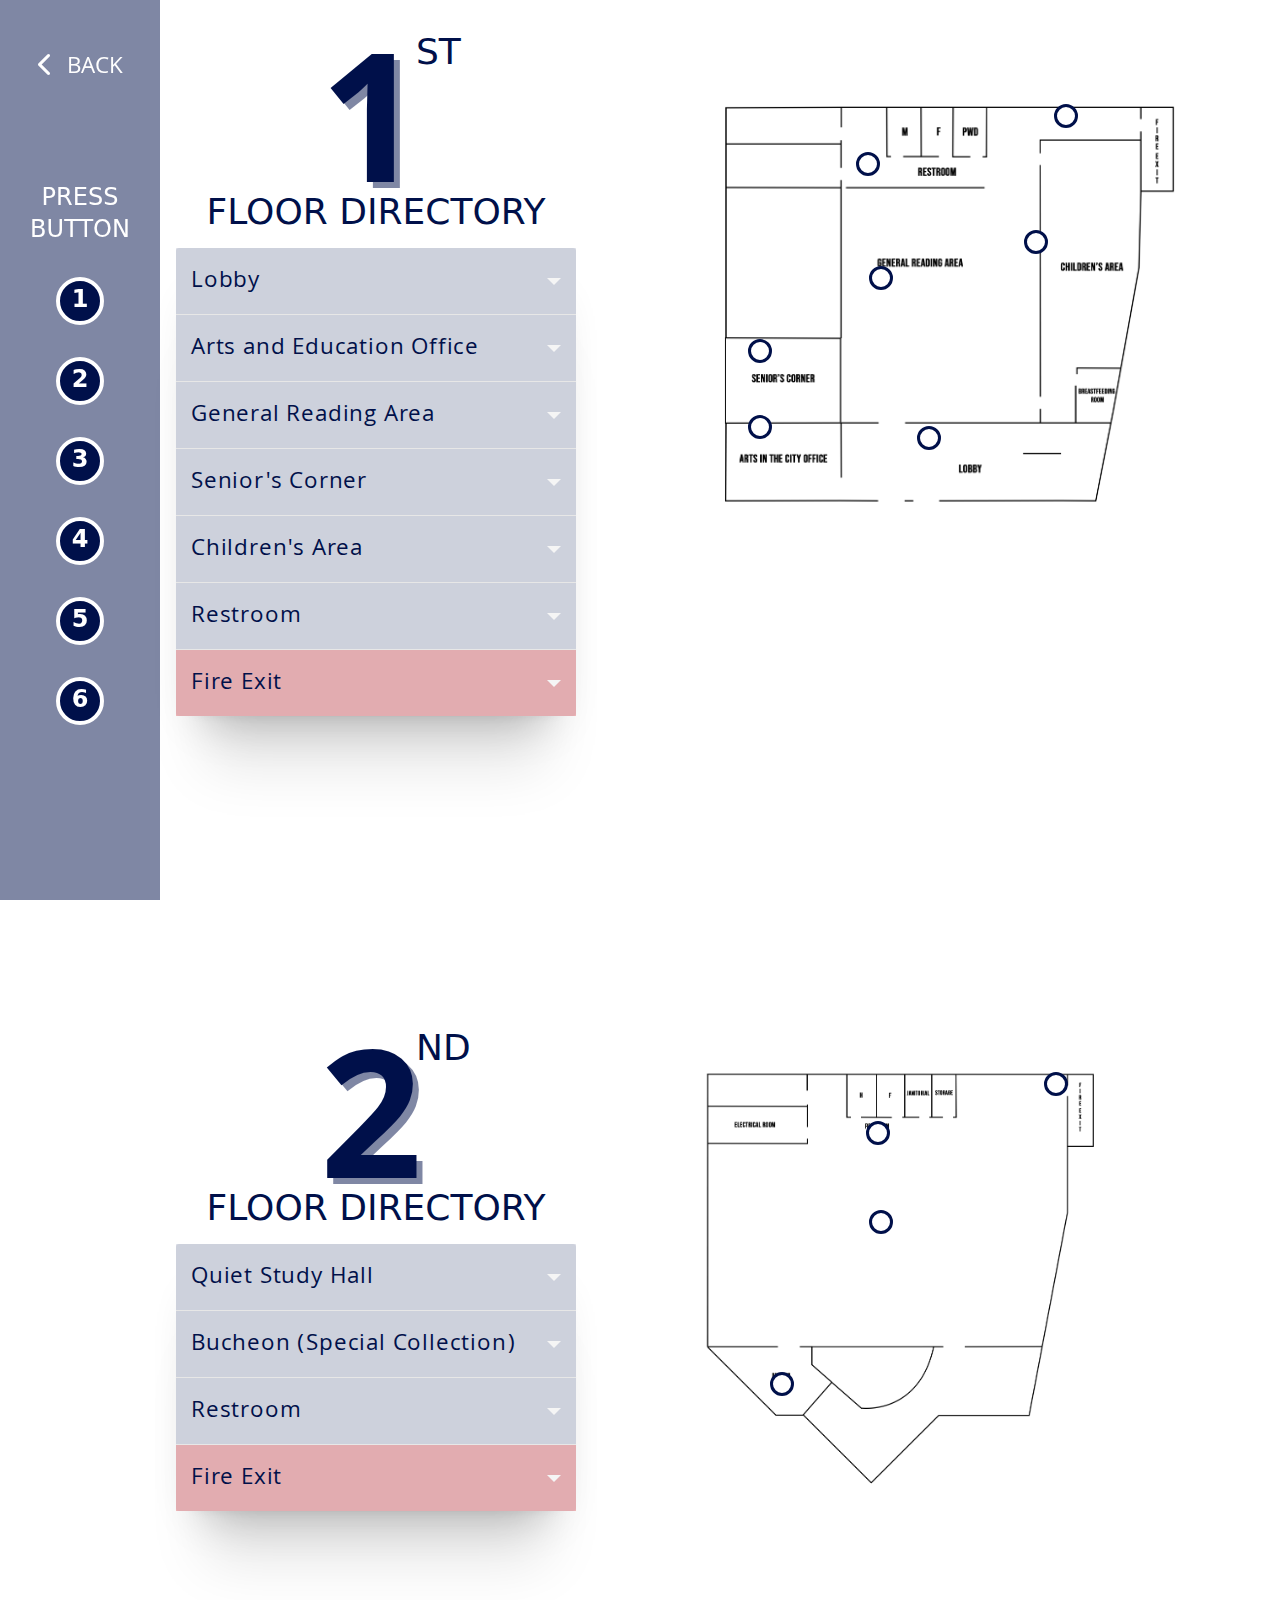
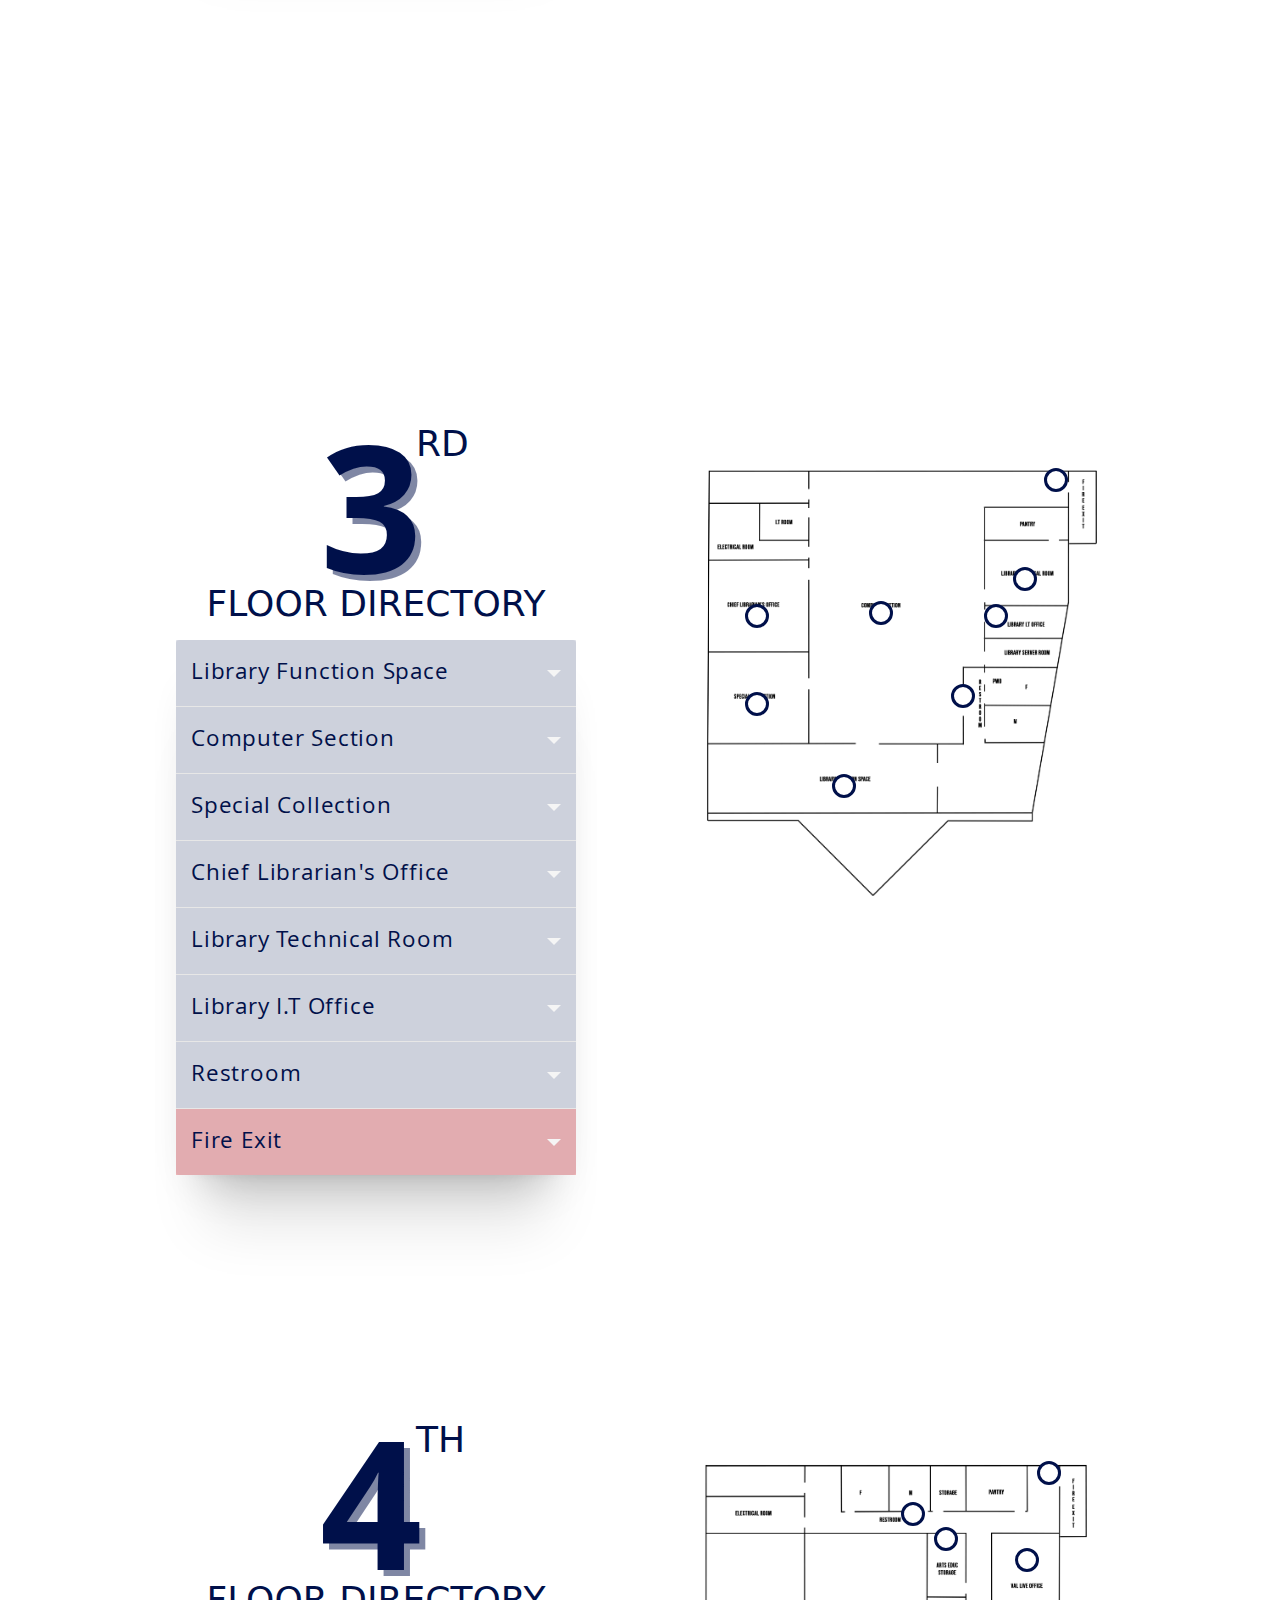
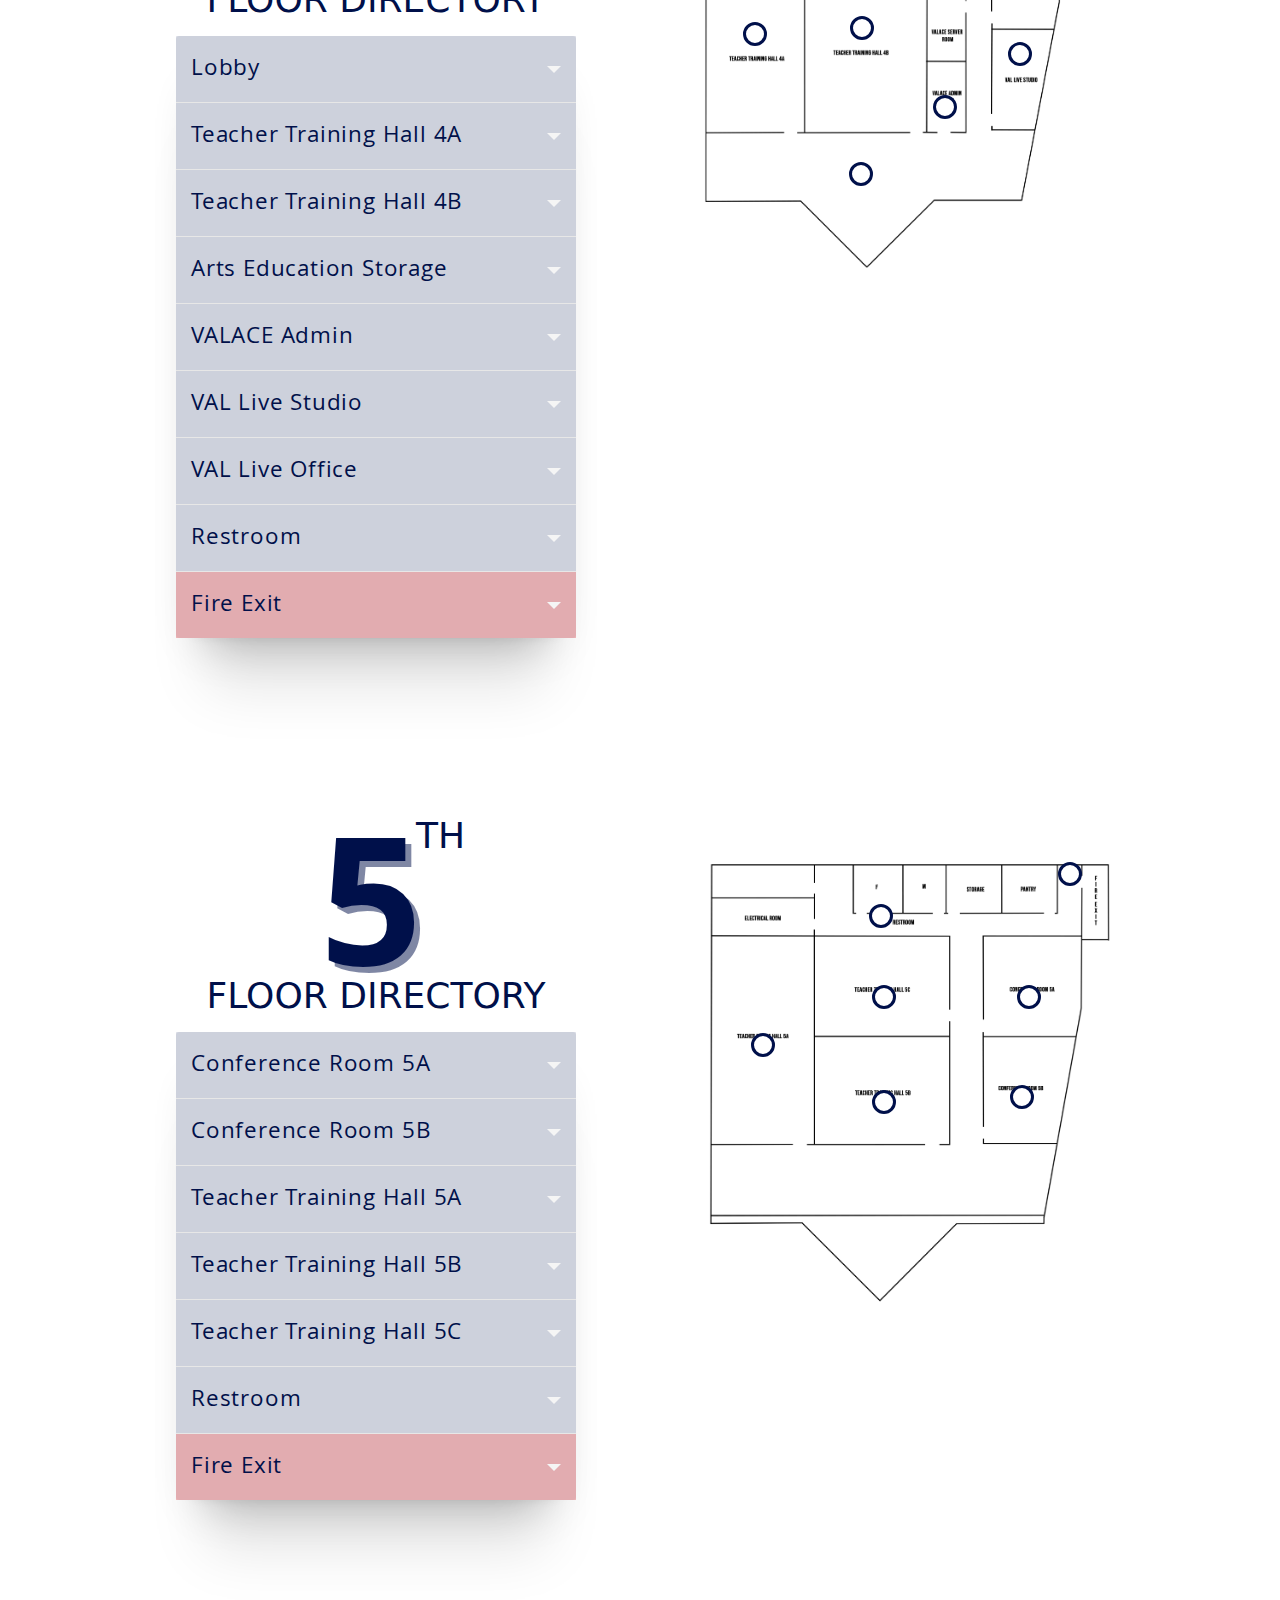
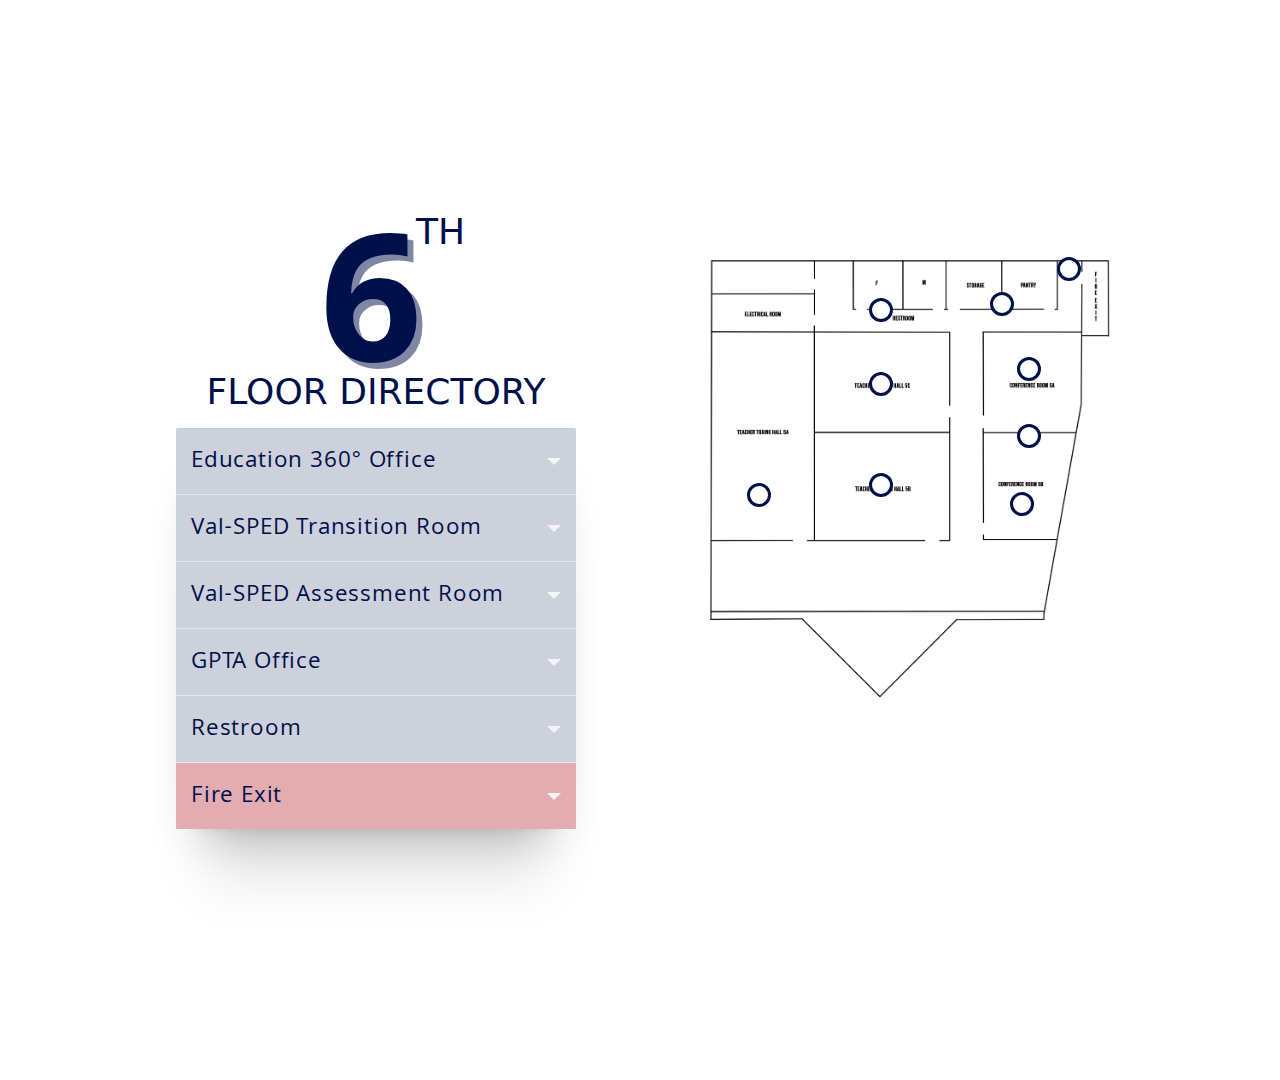
==== commit 3bd8aea4: "update" ====
--- a/index.html
+++ b/index.html
@@ -5,10 +5,6 @@
     <meta charset="utf-8">
     <meta name="viewport" content="width=device-width, initial-scale=1">
     <link rel="stylesheet" href="https://cdnjs.cloudflare.com/ajax/libs/font-awesome/6.1.2/css/all.min.css">
-    <link rel="stylesheet" href="https://cdn.jsdelivr.net/npm/tw-elements/dist/css/index.min.css">
-    <link rel="stylesheet" href="https://unpkg.com/flowbite@1.5.3/dist/flowbite.min.css">
-    <script src="https://cdn.jsdelivr.net/npm/tw-elements/dist/js/index.min.js"></script>
-    <script src="https://unpkg.com/flowbite@1.5.3/dist/flowbite.js"></script>
     <meta name="head:count" content="7">
     <link rel="stylesheet" href="css/style.css">
     <style type="text/css">
@@ -16,6 +12,8 @@
 
         */ *,
     </style>
+    <script src="https://cdnjs.cloudflare.com/ajax/libs/jquery/3.3.1/jquery.min.js"></script>
+    <script src="javascript/SectionFloor2.d1fbb95d.mjs"></script>
 </head>
 
 <body>
@@ -26,12 +24,14 @@
             </div>
             <div class="h-screen">
                 <div>
-                    <div class="bg-primary bg-opacity-50 w-[6rem] md:w-[10rem] pb-[2rem] h-screen fixed"><a
-                            href="/facilities" class="">
-                            <h3 class="uppercase text-white font-khula text-lg md:text-2xl pt-[3rem] text-center"><i
-                                    class="fa-solid fa-chevron-left mr-0 md:mr-2 text-2xl"></i> Back </h3>
+                    <div class="bg-primary bg-opacity-50 w-[6rem] md:w-[10rem] pb-[2rem] h-screen fixed">
+                        <a href="/facilities" class="">
+                            <h3 class="uppercase text-white font-khula text-lg md:text-2xl pt-[3rem] text-center">
+                                <i class="fa-solid fa-chevron-left mr-0 md:mr-2 text-2xl"></i> Back
+                            </h3>
                         </a>
-                        <h1 class="pt-[3rem] md:pt-[6rem] px-2 text-sm md:text-2xl text-white text-center">PRESS BUTTON
+                        <h1 class="pt-[3rem] md:pt-[6rem] px-2 text-sm md:text-2xl text-white text-center">
+                            PRESS BUTTON
                         </h1>
                         <ul><a id="floor-1">
                                 <li class="floor-list">1</li>
@@ -45,253 +45,198 @@
                                 <li class="floor-list">5</li>
                             </a><a id="floor-6">
                                 <li class="floor-list">6</li>
-                            </a></ul>
+                            </a>
+                        </ul>
                     </div>
                     <div class="pl-[6rem] md:pl-[10rem]">
-                        <div class="flex flex-row min-h-screen mb-[6rem]" id="floor-directory-1" >
-                            
-                            <div class="px-4 w-screen lg:w-[432px]" >
-                                <div class="w-full" >
-                                    <div class="w-[10rem] mx-auto relative" >
-                                        <h3 class="text-4xl text-primary absolute top-[2rem] left-[7.5rem]"
-                                            >ST</h3>
-                                        <h1 class="text-[12rem] text-shadow text-primary font-khula left-[1.5rem] font-bold absolute"
-                                            >1</h1>
-                                    </div>
-                                </div>
-                                <h2 class="text-3xl sm:text-4xl text-primary pt-[12rem] pb-4 text-center"
-                                    >FLOOR DIRECTORY</h2>
-                                <div class="accordions w-full lg:w-[25rem]" ><!--[-->
-                                    <div class="w-full lg:w-full mb-2"  >
-                                        <h1 class="text-sm" ><button
-                                                class="bg-primary bg-opacity-10 text-primary relative flex items-center w-full py-1 px-5 text-2xl"
-                                                >
-                                                <h1 class="font-khula text-left text-lg sm:text-2xl pt-1"
-                                                    >Lobby</h1><span
-                                                    class="rotate-0 duration-300 absolute right-[1rem]"
-                                                    ><i class="fa-solid fa-chevron-right"
-                                                        ></i></span>
-                                            </button></h1>
-                                        <div class="custom-default bg-white" >
-                                            <div class="accordion-body py-2 bg-white text-primary" >
-                                                <!--[--><img src="assets/1st_lobby.JPG" alt=""
-                                                    >
-                                                <p class="text-sm leading-4" >Welcome to the
-                                                    Valenzuela City Library!</p><!--]-->
-                                            </div>
-                                        </div>
-                                    </div>
-                                    <div class="w-full lg:w-full mb-2"  >
-                                        <h1 class="text-sm" ><button
-                                                class="bg-primary bg-opacity-10 text-primary relative flex items-center w-full py-1 px-5 text-2xl"
-                                                >
-                                                <h1 class="font-khula text-left text-lg sm:text-2xl pt-1"
-                                                    >Arts and Education Office</h1><span
-                                                    class="rotate-0 duration-300 absolute right-[1rem]"
-                                                    ><i class="fa-solid fa-chevron-right"
-                                                        ></i></span>
-                                            </button></h1>
-                                        <div class="custom-default bg-white" >
-                                            <div class="accordion-body py-2 bg-white text-primary" >
-                                                <!--[--><img src="assets/1st_arts_educ_office.JPG"
-                                                    alt="" >
-                                                <p class="text-sm leading-4" >The office which manages
-                                                    the Arts in the City workshops and related programs.</p><!--]-->
-                                            </div>
-                                        </div>
-                                    </div>
-                                    <div class="w-full lg:w-full mb-2"  >
-                                        <h1 class="text-sm" ><button
-                                                class="bg-primary bg-opacity-10 text-primary relative flex items-center w-full py-1 px-5 text-2xl"
-                                                >
-                                                <h1 class="font-khula text-left text-lg sm:text-2xl pt-1"
-                                                    >General Reading Area</h1><span
-                                                    class="rotate-0 duration-300 absolute right-[1rem]"
-                                                    ><i class="fa-solid fa-chevron-right"
-                                                        ></i></span>
-                                            </button></h1>
-                                        <div class="custom-default bg-white" >
-                                            <div class="accordion-body py-2 bg-white text-primary" >
-                                                <!--[--><img src="assets/1st_general.JPG" alt=""
-                                                    >
-                                                <p class="text-sm leading-4" >Read books, do your
-                                                    research, and connect with your community here.</p><!--]-->
-                                            </div>
-                                        </div>
-                                    </div>
-                                    <div class="w-full lg:w-full mb-2"  >
-                                        <h1 class="text-sm" ><button
-                                                class="bg-primary bg-opacity-10 text-primary relative flex items-center w-full py-1 px-5 text-2xl"
-                                                >
-                                                <h1 class="font-khula text-left text-lg sm:text-2xl pt-1"
-                                                    >Senior's Corner</h1><span
-                                                    class="rotate-0 duration-300 absolute right-[1rem]"
-                                                    ><i class="fa-solid fa-chevron-right"
-                                                        ></i></span>
-                                            </button></h1>
-                                        <div class="custom-default bg-white" >
-                                            <div class="accordion-body py-2 bg-white text-primary" >
-                                                <!--[--><img src="assets/1st_senior.JPG" alt=""
-                                                    >
-                                                <p class="text-sm leading-4" >A space specially
-                                                    dedicated for our elderly.</p><!--]-->
-                                            </div>
-                                        </div>
-                                    </div>
-                                    <div class="w-full lg:w-full mb-2"  >
-                                        <h1 class="text-sm" ><button
-                                                class="bg-primary bg-opacity-10 text-primary relative flex items-center w-full py-1 px-5 text-2xl"
-                                                >
-                                                <h1 class="font-khula text-left text-lg sm:text-2xl pt-1"
-                                                    >Children's Area</h1><span
-                                                    class="rotate-0 duration-300 absolute right-[1rem]"
-                                                    ><i class="fa-solid fa-chevron-right"
-                                                        ></i></span>
-                                            </button></h1>
-                                        <div class="custom-default bg-white" >
-                                            <div class="accordion-body py-2 bg-white text-primary" >
-                                                <!--[--><img src="assets/1st_childrens.JPG" alt=""
-                                                    >
-                                                <p class="text-sm leading-4" >An area for the young to
-                                                    read, explore, and allow their imagination to come alive.</p>
-                                                <!--]-->
-                                            </div>
-                                        </div>
-                                    </div>
-                                    <div class="w-full lg:w-full mb-2"  >
-                                        <h1 class="text-sm" ><button
-                                                class="bg-primary bg-opacity-10 text-primary relative flex items-center w-full py-1 px-5 text-2xl"
-                                                >
-                                                <h1 class="font-khula text-left text-lg sm:text-2xl pt-1"
-                                                    >Restroom</h1><span
-                                                    class="rotate-0 duration-300 absolute right-[1rem]"
-                                                    ><i class="fa-solid fa-chevron-right"
-                                                        ></i></span>
-                                            </button></h1>
-                                        <div class="custom-default bg-white" >
-                                            <div class="accordion-body py-2 bg-white text-primary" >
-                                                <!--[--><img src="assets/restroom.JPG" alt=""
-                                                    >
-                                                <p class="text-sm leading-4" >Restroom / Comfort Room
-                                                    for: PWD / Male / Female</p><!--]-->
-                                            </div>
-                                        </div>
-                                    </div>
-                                    <div class="w-full lg:w-full mb-2"  >
-                                        <h1 class="text-sm" ><button
-                                                class="bg-red-600 bg-opacity-30 text-primary relative flex items-center w-full py-1 px-5 text-2xl"
-                                                >
-                                                <h1 class="font-khula text-left text-lg sm:text-2xl pt-1"
-                                                    >Fire Exit</h1><span
-                                                    class="rotate-0 duration-300 absolute right-[1rem]"
-                                                    ><i class="fa-solid fa-chevron-right"
-                                                        ></i></span>
-                                            </button></h1>
-                                        <div class="custom-default bg-white" >
-                                            <div class="accordion-body py-2 bg-white text-primary" >
-                                                <!--[--><img src="assets/fireexit.JPG" alt=""
-                                                    >
-                                                <p class="text-sm leading-4" >A designated emergency
-                                                    exit of Valenzuela City Academic Center for Excellence (ValACE).</p>
-                                                <!--]-->
-                                            </div>
-                                        </div>
-                                    </div><!--]-->
+                        <div class="flex flex-row min-h-screen mb-[6rem]" id="floor-directory-1">
+
+                            <div class="px-4 w-screen lg:w-[432px]">
+                                <div class="w-full">
+                                    <div class="w-[10rem] mx-auto relative">
+                                        <h3 class="text-4xl text-primary absolute top-[2rem] left-[7.5rem]">ST</h3>
+                                        <h1
+                                            class="text-[12rem] text-shadow text-primary font-khula left-[1.5rem] font-bold absolute">
+                                            1</h1>
+                                    </div>
+                                </div>
+                                <h2 class="text-3xl sm:text-4xl text-primary pt-[12rem] pb-4 text-center">FLOOR
+                                    DIRECTORY</h2>
+                                <div class="accordions w-full lg:w-[25rem]">
+
+                                    <div class="accordion-1">
+
+
+                                        <div
+                                            class="heading-1 bg-primary bg-opacity-10 text-primary relative w-full py-1 px-5 text-2xl">
+                                            <h1 class="font-khula text-left text-lg sm:text-2xl pt-1">Lobby</h1>
+                                        </div>
+                                        <div class="contents-1">
+                                            <img src="assets/1st_lobby.JPG" alt="">
+                                            <p class="text-sm text-primary leading-4">Welcome to the Valenzuela City
+                                                Library!</p>
+                                        </div>
+
+
+                                        <div
+                                            class="heading-1 bg-primary bg-opacity-10 text-primary relative w-full py-1 px-5 text-2xl">
+                                            <h1 class="font-khula text-left text-lg sm:text-2xl pt-1">Arts and Education
+                                                Office</h1>
+                                        </div>
+                                        <div class="contents-1">
+                                            <img src="assets/1st_arts_educ_office.JPG" alt="">
+                                            <p class="text-sm text-primary leading-4">The office which manages the Arts
+                                                in the City workshops and related programs.</p>
+                                        </div>
+
+
+                                        <div
+                                            class="heading-1 bg-primary bg-opacity-10 text-primary relative w-full py-1 px-5 text-2xl">
+                                            <h1 class="font-khula text-left text-lg sm:text-2xl pt-1">General Reading
+                                                Area</h1>
+                                        </div>
+                                        <div class="contents-1">
+                                            <img src="assets/1st_general.JPG" alt="">
+                                            <p class="text-sm text-primary leading-4">Read books, do your research, and
+                                                connect with your community here.</p>
+                                        </div>
+
+
+                                        <div
+                                            class="heading-1 bg-primary bg-opacity-10 text-primary relative w-full py-1 px-5 text-2xl">
+                                            <h1 class="font-khula text-left text-lg sm:text-2xl pt-1">Senior's Corner
+                                            </h1>
+                                        </div>
+                                        <div class="contents-1">
+                                            <img src="assets/1st_senior.JPG" alt="">
+                                            <p class="text-sm text-primary leading-4">A space specially dedicated for
+                                                our elderly.</p>
+                                        </div>
+
+
+                                        <div
+                                            class="heading-1 bg-primary bg-opacity-10 text-primary relative w-full py-1 px-5 text-2xl">
+                                            <h1 class="font-khula text-left text-lg sm:text-2xl pt-1">Children's Area
+                                            </h1>
+                                        </div>
+                                        <div class="contents-1">
+                                            <img src="assets/1st_childrens.JPG" alt="">
+                                            <p class="text-sm text-primary leading-4">An area for the young to read,
+                                                explore, and allow their imagination to come alive.</p>
+                                        </div>
+
+
+                                        <div
+                                            class="heading-1 bg-primary bg-opacity-10 text-primary relative w-full py-1 px-5 text-2xl">
+                                            <h1 class="font-khula text-left text-lg sm:text-2xl pt-1">Restroom</h1>
+                                        </div>
+                                        <div class="contents-1">
+                                            <img src="assets/restroom.JPG" alt="">
+                                            <p class="text-sm text-primary leading-4">Restroom / Comfort Room for: PWD /
+                                                Male / Female</p>
+                                        </div>
+
+
+                                        <div
+                                            class="heading-1 bg-opacity-10 text-primary relative w-full py-1 px-5 text-2xl override">
+                                            <h1 class="font-khula text-left text-lg sm:text-2xl pt-1">Fire Exit</h1>
+                                        </div>
+                                        <div class="contents-1">
+                                            <img src="assets/fireexit.JPG" alt="">
+                                            <p class="text-sm text-primary leading-4">A designated emergency exit of
+                                                Valenzuela City Academic Center for Excellence (ValACE).</p>
+                                        </div>
+
+
+                                    </div>
+
                                 </div>
                             </div><!--        Map-->
-                            <div class="hidden lg:flex lg:flex-col lg:w-3/5" >
-                                <div class="container-class" ><img
-                                        src="assets/GROUND-FLOOR.png" alt="" class="floor-img"
-                                        ><!--[-->
-                                    <div class="popup-container" style="top:64.6%;left:50.1%;" 
-                                        data-v-af225091=""><button class="btn" data-v-af225091=""></button>
+                            <div class="hidden lg:flex lg:flex-col lg:w-3/5">
+                                <div class="container-class"><img src="assets/GROUND-FLOOR.png" alt=""
+                                        class="floor-img"><!--[-->
+                                    <div class="popup-container" style="top:64.6%;left:50.1%;" data-v-af225091="">
+                                        <button class="btn" data-v-af225091=""></button>
                                         <div class="pop-up popup-1" style="display:none;" data-v-af225091=""><!---->
                                             <div class="bg-primary p-2" data-v-af225091=""><!--[--><img
-                                                    src="assets/1st_lobby.JPG" alt=""
-                                                    >
-                                                <p class="text-white text-xs leading-3" >Welcome to
+                                                    src="assets/1st_lobby.JPG" alt="">
+                                                <p class="text-white text-xs leading-3">Welcome to
                                                     the Valenzuela City Library!</p><!--]-->
                                             </div>
                                             <div class="triangle ml-[7rem]" data-v-af225091=""></div>
                                         </div>
                                     </div>
-                                    <div class="popup-container" style="top:63.1%;left:25%;" 
-                                        data-v-af225091=""><button class="btn" data-v-af225091=""></button>
+                                    <div class="popup-container" style="top:63.1%;left:25%;" data-v-af225091=""><button
+                                            class="btn" data-v-af225091=""></button>
                                         <div class="pop-up popup-1" style="display:none;" data-v-af225091=""><!---->
                                             <div class="bg-primary p-2" data-v-af225091=""><!--[--><img
-                                                    src="assets/1st_arts_educ_office.JPG" alt=""
-                                                    >
-                                                <p class="text-white text-xs leading-3" >The office
+                                                    src="assets/1st_arts_educ_office.JPG" alt="">
+                                                <p class="text-white text-xs leading-3">The office
                                                     which manages the Arts in the City workshops and related programs.
                                                 </p><!--]-->
                                             </div>
                                             <div class="triangle ml-[7rem]" data-v-af225091=""></div>
                                         </div>
                                     </div>
-                                    <div class="popup-container" style="top:42.6%;left:43%;" 
-                                        data-v-af225091=""><button class="btn" data-v-af225091=""></button>
+                                    <div class="popup-container" style="top:42.6%;left:43%;" data-v-af225091=""><button
+                                            class="btn" data-v-af225091=""></button>
                                         <div class="pop-up popup-1" style="display:none;" data-v-af225091=""><!---->
                                             <div class="bg-primary p-2" data-v-af225091=""><!--[--><img
-                                                    src="assets/1st_general.JPG" alt=""
-                                                    >
-                                                <p class="text-white text-xs leading-3" >Read books,
+                                                    src="assets/1st_general.JPG" alt="">
+                                                <p class="text-white text-xs leading-3">Read books,
                                                     do your research, and connect with your community here.</p><!--]-->
                                             </div>
                                             <div class="triangle ml-[7rem]" data-v-af225091=""></div>
                                         </div>
                                     </div>
-                                    <div class="popup-container" style="top:52.6%;left:25%;" 
-                                        data-v-af225091=""><button class="btn" data-v-af225091=""></button>
+                                    <div class="popup-container" style="top:52.6%;left:25%;" data-v-af225091=""><button
+                                            class="btn" data-v-af225091=""></button>
                                         <div class="pop-up popup-1" style="display:none;" data-v-af225091=""><!---->
                                             <div class="bg-primary p-2" data-v-af225091=""><!--[--><img
-                                                    src="assets/1st_senior.JPG" alt=""
-                                                    >
-                                                <p class="text-white text-xs leading-3" >A space
+                                                    src="assets/1st_senior.JPG" alt="">
+                                                <p class="text-white text-xs leading-3">A space
                                                     specially dedicated for our elderly.</p><!--]-->
                                             </div>
                                             <div class="triangle ml-[7rem]" data-v-af225091=""></div>
                                         </div>
                                     </div>
-                                    <div class="popup-container" style="top:37.6%;left:66%;" 
-                                        data-v-af225091=""><button class="btn" data-v-af225091=""></button>
-                                        <div class="pop-down popup-1" style="display:none;" data-v-af225091="">
-                                            <div class="triangle-2 ml-[14rem]" data-v-af225091=""></div>
-                                            <div class="bg-primary p-2" data-v-af225091=""><!--[--><img
-                                                    src="assets/1st_childrens.JPG" alt=""
-                                                    >
-                                                <p class="text-white text-xs leading-3" >An area for
+                                    <div class="popup-container" style="top:37.6%;left:66%;" data-v-af225091=""><button
+                                            class="btn" data-v-af225091=""></button>
+                                        <div class="pop-down popup-1" style="display:none;" data-v-af225091="">
+                                            <div class="triangle-2 ml-[14rem]" data-v-af225091=""></div>
+                                            <div class="bg-primary p-2" data-v-af225091=""><!--[--><img
+                                                    src="assets/1st_childrens.JPG" alt="">
+                                                <p class="text-white text-xs leading-3">An area for
                                                     the young to read, explore, and allow their imagination to come
                                                     alive.</p><!--]-->
                                             </div><!---->
                                         </div>
                                     </div>
-                                    <div class="popup-container" style="top:26.8%;left:41%;" 
-                                        data-v-af225091=""><button class="btn" data-v-af225091=""></button>
-                                        <div class="pop-down popup-1" style="display:none;" data-v-af225091="">
-                                            <div class="triangle-2 ml-[14rem]" data-v-af225091=""></div>
-                                            <div class="bg-primary p-2" data-v-af225091=""><!--[--><img
-                                                    src="assets/restroom.JPG" alt=""
-                                                    >
-                                                <p class="text-white text-xs leading-3" >Restroom /
+                                    <div class="popup-container" style="top:26.8%;left:41%;" data-v-af225091=""><button
+                                            class="btn" data-v-af225091=""></button>
+                                        <div class="pop-down popup-1" style="display:none;" data-v-af225091="">
+                                            <div class="triangle-2 ml-[14rem]" data-v-af225091=""></div>
+                                            <div class="bg-primary p-2" data-v-af225091=""><!--[--><img
+                                                    src="assets/restroom.JPG" alt="">
+                                                <p class="text-white text-xs leading-3">Restroom /
                                                     Comfort Room for: PWD / Male / Female</p><!--]-->
                                             </div><!---->
                                         </div>
                                     </div>
-                                    <div class="popup-container" style="top:20.1%;left:70.5%;" 
-                                        data-v-af225091=""><button class="btn" data-v-af225091=""></button>
-                                        <div class="pop-down popup-1" style="display:none;" data-v-af225091="">
-                                            <div class="triangle-2 ml-[14rem]" data-v-af225091=""></div>
-                                            <div class="bg-primary p-2" data-v-af225091=""><!--[--><img
-                                                    src="assets/fireexit.JPG" alt=""
-                                                    >
-                                                <p class="text-white text-xs leading-3" >A designated
+                                    <div class="popup-container" style="top:20.1%;left:70.5%;" data-v-af225091="">
+                                        <button class="btn" data-v-af225091=""></button>
+                                        <div class="pop-down popup-1" style="display:none;" data-v-af225091="">
+                                            <div class="triangle-2 ml-[14rem]" data-v-af225091=""></div>
+                                            <div class="bg-primary p-2" data-v-af225091=""><!--[--><img
+                                                    src="assets/fireexit.JPG" alt="">
+                                                <p class="text-white text-xs leading-3">A designated
                                                     emergency exit of Valenzuela City Academic Center for Excellence
                                                     (ValACE).</p><!--]-->
                                             </div><!---->
                                         </div>
                                     </div><!--]-->
                                 </div>
-                                <div ></div>
+                                <div></div>
                             </div>
                         </div>
                         <div class="flex flex-row min-h-screen mb-[6rem]" id="floor-directory-2" data-v-848b0fe0="">
@@ -303,27 +248,9 @@
                 </h3>
             </NuxtLink>
             <h1 class="pt-[6rem] px-2 text-lg md:text-2xl text-white text-center">PRESS BUTTON</h1>
-            <ul>
-                <NuxtLink to="/floor-directory">
-                    <li class="floor-list">1</li>
-                </NuxtLink>
-                <NuxtLink to="/floor-directory/floor-2">
-                    <li class="floor-list">2</li>
-                </NuxtLink>
-                <NuxtLink to="/floor-directory/floor-3">
-                    <li class="floor-list">3</li>
-                </NuxtLink>
-                <NuxtLink to="/floor-directory/floor-4">
-                    <li class="floor-list">4</li>
-                </NuxtLink>
-                <NuxtLink to="/floor-directory/floor-5">
-                    <li class="floor-list">5</li>
-                </NuxtLink>
-                <NuxtLink to="/floor-directory/floor-6">
-                    <li class="floor-list">6</li>
-                </NuxtLink>
-            </ul>
-        </div> --><!--        <FloorDirectoryButtons/>--><!--        Accordion-->
+            
+        </div> --><!--        <FloorDirectoryButtons/>-->
+                            <!--        Accordion-->
                             <div class="px-4 w-screen lg:w-[432px]" data-v-848b0fe0="">
                                 <div class="w-full" data-v-848b0fe0="">
                                     <div class="w-[10rem] mx-auto relative" data-v-848b0fe0="">
@@ -335,98 +262,76 @@
                                 </div>
                                 <h2 class="text-3xl sm:text-4xl text-primary pt-[12rem] pb-4 text-center"
                                     data-v-848b0fe0="">FLOOR DIRECTORY</h2>
-                                <div class="accordions w-full lg:w-[25rem]" data-v-848b0fe0=""><!--[-->
-                                    <div class="w-full lg:w-full mb-2" data-v-848b0fe0="" >
-                                        <h1 class="text-sm" ><button
-                                                class="bg-primary bg-opacity-10 text-primary relative flex items-center w-full py-1 px-5 text-2xl"
-                                                >
-                                                <h1 class="font-khula text-left text-lg sm:text-2xl pt-1"
-                                                    >Quiet Study Hall</h1><span
-                                                    class="rotate-0 duration-300 absolute right-[1rem]"
-                                                    ><i class="fa-solid fa-chevron-right"
-                                                        ></i></span>
-                                            </button></h1>
-                                        <div class="custom-default bg-white" >
-                                            <div class="accordion-body py-2 bg-white text-primary" >
-                                                <!--[--><img src="assets/2nd_quiet.JPG" alt=""
-                                                    data-v-848b0fe0="">
-                                                <p class="text-sm leading-4" data-v-848b0fe0="">A space to study and do
-                                                    your research with focus.</p><!--]-->
-                                            </div>
-                                        </div>
-                                    </div>
-                                    <div class="w-full lg:w-full mb-2" data-v-848b0fe0="" >
-                                        <h1 class="text-sm" ><button
-                                                class="bg-primary bg-opacity-10 text-primary relative flex items-center w-full py-1 px-5 text-2xl"
-                                                >
-                                                <h1 class="font-khula text-left text-lg sm:text-2xl pt-1"
-                                                    >Bucheon (Special Collection)</h1><span
-                                                    class="rotate-0 duration-300 absolute right-[1rem]"
-                                                    ><i class="fa-solid fa-chevron-right"
-                                                        ></i></span>
-                                            </button></h1>
-                                        <div class="custom-default bg-white" >
-                                            <div class="accordion-body py-2 bg-white text-primary" >
-                                                <!--[--><img src="assets/2nd_bucheon.JPG" alt=""
-                                                    data-v-848b0fe0="">
-                                                <p class="text-sm leading-4" data-v-848b0fe0="">Bucheon, Korea is a
-                                                    sister city of Valenzuela. Find resources relevant to Bucheon here.
-                                                </p><!--]-->
-                                            </div>
-                                        </div>
-                                    </div>
-                                    <div class="w-full lg:w-full mb-2" data-v-848b0fe0="" >
-                                        <h1 class="text-sm" ><button
-                                                class="bg-primary bg-opacity-10 text-primary relative flex items-center w-full py-1 px-5 text-2xl"
-                                                >
-                                                <h1 class="font-khula text-left text-lg sm:text-2xl pt-1"
-                                                    >Restroom</h1><span
-                                                    class="rotate-0 duration-300 absolute right-[1rem]"
-                                                    ><i class="fa-solid fa-chevron-right"
-                                                        ></i></span>
-                                            </button></h1>
-                                        <div class="custom-default bg-white" >
-                                            <div class="accordion-body py-2 bg-white text-primary" >
-                                                <!--[--><img src="assets/restroom.JPG" alt=""
-                                                    data-v-848b0fe0="">
-                                                <p class="text-sm leading-4" data-v-848b0fe0="">Restroom / Comfort Room
-                                                    for: PWD / Male / Female</p><!--]-->
-                                            </div>
-                                        </div>
-                                    </div>
-                                    <div class="w-full lg:w-full mb-2" data-v-848b0fe0="" >
-                                        <h1 class="text-sm" ><button
-                                                class="bg-red-600 bg-opacity-30 text-primary relative flex items-center w-full py-1 px-5 text-2xl"
-                                                >
-                                                <h1 class="font-khula text-left text-lg sm:text-2xl pt-1"
-                                                    >Fire Exit</h1><span
-                                                    class="rotate-0 duration-300 absolute right-[1rem]"
-                                                    ><i class="fa-solid fa-chevron-right"
-                                                        ></i></span>
-                                            </button></h1>
-                                        <div class="custom-default bg-white" >
-                                            <div class="accordion-body py-2 bg-white text-primary" >
-                                                <!--[--><img src="assets/fireexit.JPG" alt=""
-                                                    data-v-848b0fe0="">
-                                                <p class="text-sm leading-4" data-v-848b0fe0="">A designated emergency
-                                                    exit of Valenzuela City Academic Center for Excellence (ValACE).</p>
-                                                <!--]-->
-                                            </div>
-                                        </div>
-                                    </div><!--]-->
-                                </div>
-                            </div><!--        Map-->
+                                <div class="accordions w-full lg:w-[25rem]" data-v-848b0fe0="">
+                                    <div class="accordion-1">
+                                        <div
+                                            class="heading-1 bg-primary bg-opacity-10 text-primary relative w-full py-1 px-5 text-2xl">
+                                            <h1 class="font-khula text-left text-lg sm:text-2xl pt-1">
+                                                Quiet Study Hall
+                                            </h1>
+                                        </div>
+                                        <div class="contents-1">
+                                            <img src="assets/2nd_quiet.JPG" alt="">
+                                            <p class="text-sm text-primary leading-4">
+                                                A space to study and do your research with focus.
+                                            </p>
+                                        </div>
+
+                                        <div
+                                            class="heading-1 bg-primary bg-opacity-10 text-primary relative w-full py-1 px-5 text-2xl">
+                                            <h1 class="font-khula text-left text-lg sm:text-2xl pt-1">
+                                                Bucheon (Special Collection)
+                                            </h1>
+                                        </div>
+                                        <div class="contents-1">
+                                            <img src="assets/2nd_bucheon.JPG" alt="">
+                                            <p class="text-sm text-primary leading-4">
+                                                Bucheon, Korea is a sister city of Valenzuela. Find resources relevant
+                                                to Bucheon here.
+                                            </p>
+                                        </div>
+
+                                        <div
+                                            class="heading-1 bg-primary bg-opacity-10 text-primary relative w-full py-1 px-5 text-2xl">
+                                            <h1 class="font-khula text-left text-lg sm:text-2xl pt-1">
+                                                Restroom
+                                            </h1>
+                                        </div>
+                                        <div class="contents-1">
+                                            <img src="assets/restroom.JPG" alt="">
+                                            <p class="text-sm text-primary leading-4">
+                                                Restroom / Comfort Room for: PWD / Male / Female
+                                            </p>
+                                        </div>
+
+                                        <div
+                                            class="heading-1 bg-opacity-10 text-primary relative w-full py-1 px-5 text-2xl override">
+                                            <h1 class="font-khula text-left text-lg sm:text-2xl pt-1">
+                                                Fire Exit
+                                            </h1>
+                                        </div>
+                                        <div class="contents-1">
+                                            <img src="assets/fireexit.JPG" alt="">
+                                            <p class="text-sm text-primary leading-4">
+                                                A designated emergency exit of Valenzuela City Academic Center for
+                                                Excellence (ValACE).
+                                            </p>
+                                        </div>
+                                    </div>
+
+
+                                </div>
+                            </div>
+                            <!--        Map-->
                             <div class="hidden lg:flex lg:flex-col lg:w-3/5" data-v-848b0fe0="">
-                                <div class="container-class" data-v-848b0fe0=""><img
-                                        src="assets/SECOND-FLOOR.png" alt="" class="floor-img"
-                                        data-v-848b0fe0=""><!--[-->
+                                <div class="container-class" data-v-848b0fe0=""><img src="assets/SECOND-FLOOR.png"
+                                        alt="" class="floor-img" data-v-848b0fe0=""><!--[-->
                                     <div class="popup-container" style="top:42.6%;left:43%;" data-v-848b0fe0=""
                                         data-v-af225091=""><button class="btn" data-v-af225091=""></button>
                                         <div class="pop-down popup-1" style="display:none;" data-v-af225091="">
                                             <div class="triangle-2 ml-[14rem]" data-v-af225091=""></div>
                                             <div class="bg-primary p-2" data-v-af225091=""><!--[--><img
-                                                    src="assets/2nd_quiet.JPG" alt=""
-                                                    data-v-848b0fe0="">
+                                                    src="assets/2nd_quiet.JPG" alt="" data-v-848b0fe0="">
                                                 <p class="text-white text-xs leading-3" data-v-848b0fe0="">A space to
                                                     study and do your research with focus.</p><!--]-->
                                             </div><!---->
@@ -436,8 +341,7 @@
                                         data-v-af225091=""><button class="btn" data-v-af225091=""></button>
                                         <div class="pop-up popup-1" style="display:none;" data-v-af225091=""><!---->
                                             <div class="bg-primary p-2" data-v-af225091=""><!--[--><img
-                                                    src="assets/2nd_bucheon.JPG" alt=""
-                                                    data-v-848b0fe0="">
+                                                    src="assets/2nd_bucheon.JPG" alt="" data-v-848b0fe0="">
                                                 <p class="text-white text-xs leading-3" data-v-848b0fe0="">Bucheon,
                                                     Korea is a sister city of Valenzuela. Find resources relevant to
                                                     Bucheon here.</p><!--]-->
@@ -450,8 +354,7 @@
                                         <div class="pop-down popup-1" style="display:none;" data-v-af225091="">
                                             <div class="triangle-2 ml-[14rem]" data-v-af225091=""></div>
                                             <div class="bg-primary p-2" data-v-af225091=""><!--[--><img
-                                                    src="assets/restroom.JPG" alt=""
-                                                    data-v-848b0fe0="">
+                                                    src="assets/restroom.JPG" alt="" data-v-848b0fe0="">
                                                 <p class="text-white text-xs leading-3" data-v-848b0fe0="">Restroom /
                                                     Comfort Room for: PWD / Male / Female</p><!--]-->
                                             </div><!---->
@@ -462,8 +365,7 @@
                                         <div class="pop-down popup-1" style="display:none;" data-v-af225091="">
                                             <div class="triangle-2 ml-[14rem]" data-v-af225091=""></div>
                                             <div class="bg-primary p-2" data-v-af225091=""><!--[--><img
-                                                    src="assets/fireexit.JPG" alt=""
-                                                    data-v-848b0fe0="">
+                                                    src="assets/fireexit.JPG" alt="" data-v-848b0fe0="">
                                                 <p class="text-white text-xs leading-3" data-v-848b0fe0="">A designated
                                                     emergency exit of Valenzuela City Academic Center for Excellence
                                                     (ValACE).</p><!--]-->
@@ -483,27 +385,10 @@
                 </h3>
             </NuxtLink>
             <h1 class="pt-[6rem] px-2 text-lg md:text-2xl text-white text-center">PRESS BUTTON</h1>
-            <ul>
-                <NuxtLink to="/floor-directory">
-                    <li class="floor-list">1</li>
-                </NuxtLink>
-                <NuxtLink to="/floor-directory/floor-2">
-                    <li class="floor-list">2</li>
-                </NuxtLink>
-                <NuxtLink to="/floor-directory/floor-3">
-                    <li class="floor-list">3</li>
-                </NuxtLink>
-                <NuxtLink to="/floor-directory/floor-4">
-                    <li class="floor-list">4</li>
-                </NuxtLink>
-                <NuxtLink to="/floor-directory/floor-5">
-                    <li class="floor-list">5</li>
-                </NuxtLink>
-                <NuxtLink to="/floor-directory/floor-6">
-                    <li class="floor-list">6</li>
-                </NuxtLink>
-            </ul>
-        </div> --><!--        <FloorDirectoryButtons/>--><!--        Accordion-->
+            
+        </div> --><!--        <FloorDirectoryButtons/>-->
+
+                            <!--        Accordion-->
                             <div class="px-4 w-screen lg:w-[432px]" data-v-36015a79="">
                                 <div class="w-full" data-v-36015a79="">
                                     <div class="w-[10rem] mx-auto relative" data-v-36015a79="">
@@ -515,172 +400,129 @@
                                 </div>
                                 <h2 class="text-3xl sm:text-4xl text-primary pt-[12rem] pb-4 text-center"
                                     data-v-36015a79="">FLOOR DIRECTORY</h2>
-                                <div class="accordions w-full lg:w-[25rem]" data-v-36015a79=""><!--[-->
-                                    <div class="w-full lg:w-full mb-2" data-v-36015a79="" >
-                                        <h1 class="text-sm" ><button
-                                                class="bg-primary bg-opacity-10 text-primary relative flex items-center w-full py-1 px-5 text-2xl"
-                                                >
-                                                <h1 class="font-khula text-left text-lg sm:text-2xl pt-1"
-                                                    >Library Function Space</h1><span
-                                                    class="rotate-0 duration-300 absolute right-[1rem]"
-                                                    ><i class="fa-solid fa-chevron-right"
-                                                        ></i></span>
-                                            </button></h1>
-                                        <div class="custom-default bg-white" >
-                                            <div class="accordion-body py-2 bg-white text-primary" >
-                                                <!--[--><img src="assets/3rd_function.JPG" alt=""
-                                                    data-v-36015a79="">
-                                                <p class="text-sm leading-4" data-v-36015a79="">Library programs and
-                                                    activities are conducted here.</p><!--]-->
-                                            </div>
-                                        </div>
-                                    </div>
-                                    <div class="w-full lg:w-full mb-2" data-v-36015a79="" >
-                                        <h1 class="text-sm" ><button
-                                                class="bg-primary bg-opacity-10 text-primary relative flex items-center w-full py-1 px-5 text-2xl"
-                                                >
-                                                <h1 class="font-khula text-left text-lg sm:text-2xl pt-1"
-                                                    >Computer Section</h1><span
-                                                    class="rotate-0 duration-300 absolute right-[1rem]"
-                                                    ><i class="fa-solid fa-chevron-right"
-                                                        ></i></span>
-                                            </button></h1>
-                                        <div class="custom-default bg-white" >
-                                            <div class="accordion-body py-2 bg-white text-primary" >
-                                                <!--[--><img src="assets/3rd_computer.JPG" alt=""
-                                                    data-v-36015a79="">
-                                                <p class="text-sm leading-4" data-v-36015a79="">Go to this section if
-                                                    you need to use a computer.</p><!--]-->
-                                            </div>
-                                        </div>
-                                    </div>
-                                    <div class="w-full lg:w-full mb-2" data-v-36015a79="" >
-                                        <h1 class="text-sm" ><button
-                                                class="bg-primary bg-opacity-10 text-primary relative flex items-center w-full py-1 px-5 text-2xl"
-                                                >
-                                                <h1 class="font-khula text-left text-lg sm:text-2xl pt-1"
-                                                    >Special Collection</h1><span
-                                                    class="rotate-0 duration-300 absolute right-[1rem]"
-                                                    ><i class="fa-solid fa-chevron-right"
-                                                        ></i></span>
-                                            </button></h1>
-                                        <div class="custom-default bg-white" >
-                                            <div class="accordion-body py-2 bg-white text-primary" >
-                                                <!--[--><img src="assets/3rd_special.JPG" alt=""
-                                                    data-v-36015a79="">
-                                                <p class="text-sm leading-4" data-v-36015a79="">Resources on
-                                                    Valenzuela’s history. socio-cultural heritage, and personalities may
-                                                    be found here.</p><!--]-->
-                                            </div>
-                                        </div>
-                                    </div>
-                                    <div class="w-full lg:w-full mb-2" data-v-36015a79="" >
-                                        <h1 class="text-sm" ><button
-                                                class="bg-primary bg-opacity-10 text-primary relative flex items-center w-full py-1 px-5 text-2xl"
-                                                >
-                                                <h1 class="font-khula text-left text-lg sm:text-2xl pt-1"
-                                                    >Chief Librarian's Office</h1><span
-                                                    class="rotate-0 duration-300 absolute right-[1rem]"
-                                                    ><i class="fa-solid fa-chevron-right"
-                                                        ></i></span>
-                                            </button></h1>
-                                        <div class="custom-default bg-white" >
-                                            <div class="accordion-body py-2 bg-white text-primary" >
-                                                <!--[--><img src="assets/3rd_librarian.JPG" alt=""
-                                                    data-v-36015a79="">
-                                                <p class="text-sm leading-4" data-v-36015a79="">The office of our City
-                                                    Librarian, Ms. Rochelle Silverio.</p><!--]-->
-                                            </div>
-                                        </div>
-                                    </div>
-                                    <div class="w-full lg:w-full mb-2" data-v-36015a79="" >
-                                        <h1 class="text-sm" ><button
-                                                class="bg-primary bg-opacity-10 text-primary relative flex items-center w-full py-1 px-5 text-2xl"
-                                                >
-                                                <h1 class="font-khula text-left text-lg sm:text-2xl pt-1"
-                                                    >Library Technical Room</h1><span
-                                                    class="rotate-0 duration-300 absolute right-[1rem]"
-                                                    ><i class="fa-solid fa-chevron-right"
-                                                        ></i></span>
-                                            </button></h1>
-                                        <div class="custom-default bg-white" >
-                                            <div class="accordion-body py-2 bg-white text-primary" >
-                                                <!--[--><img src="assets/3rd_IT.JPG" alt=""
-                                                    data-v-36015a79="">
-                                                <p class="text-sm leading-4" data-v-36015a79="">Library resources are
-                                                    processed here.</p><!--]-->
-                                            </div>
-                                        </div>
-                                    </div>
-                                    <div class="w-full lg:w-full mb-2" data-v-36015a79="" >
-                                        <h1 class="text-sm" ><button
-                                                class="bg-primary bg-opacity-10 text-primary relative flex items-center w-full py-1 px-5 text-2xl"
-                                                >
-                                                <h1 class="font-khula text-left text-lg sm:text-2xl pt-1"
-                                                    >Library I.T Office</h1><span
-                                                    class="rotate-0 duration-300 absolute right-[1rem]"
-                                                    ><i class="fa-solid fa-chevron-right"
-                                                        ></i></span>
-                                            </button></h1>
-                                        <div class="custom-default bg-white" >
-                                            <div class="accordion-body py-2 bg-white text-primary" >
-                                                <!--[--><img src="assets/3rd_IT.JPG" alt=""
-                                                    data-v-36015a79="">
-                                                <p class="text-sm leading-4" data-v-36015a79="">The office which manages
-                                                    the computer area and other technical services.</p><!--]-->
-                                            </div>
-                                        </div>
-                                    </div>
-                                    <div class="w-full lg:w-full mb-2" data-v-36015a79="" >
-                                        <h1 class="text-sm" ><button
-                                                class="bg-primary bg-opacity-10 text-primary relative flex items-center w-full py-1 px-5 text-2xl"
-                                                >
-                                                <h1 class="font-khula text-left text-lg sm:text-2xl pt-1"
-                                                    >Restroom</h1><span
-                                                    class="rotate-0 duration-300 absolute right-[1rem]"
-                                                    ><i class="fa-solid fa-chevron-right"
-                                                        ></i></span>
-                                            </button></h1>
-                                        <div class="custom-default bg-white" >
-                                            <div class="accordion-body py-2 bg-white text-primary" >
-                                                <!--[--><img src="assets/restroom.JPG" alt=""
-                                                    data-v-36015a79="">
-                                                <p class="text-sm leading-4" data-v-36015a79="">Restroom / Comfort Room
-                                                    for: PWD / Male / Female</p><!--]-->
-                                            </div>
-                                        </div>
-                                    </div>
-                                    <div class="w-full lg:w-full mb-2" data-v-36015a79="" >
-                                        <h1 class="text-sm" ><button
-                                                class="bg-red-600 bg-opacity-30 text-primary relative flex items-center w-full py-1 px-5 text-2xl"
-                                                >
-                                                <h1 class="font-khula text-left text-lg sm:text-2xl pt-1"
-                                                    >Fire Exit</h1><span
-                                                    class="rotate-0 duration-300 absolute right-[1rem]"
-                                                    ><i class="fa-solid fa-chevron-right"
-                                                        ></i></span>
-                                            </button></h1>
-                                        <div class="custom-default bg-white" >
-                                            <div class="accordion-body py-2 bg-white text-primary" >
-                                                <!--[--><img src="assets/fireexit.JPG" alt=""
-                                                    data-v-36015a79="">
-                                                <p class="text-sm leading-4" data-v-36015a79="">A designated emergency
-                                                    exit of Valenzuela City Academic Center for Excellence (ValACE).</p>
-                                                <!--]-->
-                                            </div>
-                                        </div>
-                                    </div><!--]-->
-                                </div>
-                            </div><!--        Map-->
+                                <div class="accordions w-full lg:w-[25rem]" data-v-36015a79="">
+
+
+                                    <div class="accordion-1">
+                                        <div
+                                            class="heading-1 bg-primary bg-opacity-10 text-primary relative w-full py-1 px-5 text-2xl">
+                                            <h1 class="font-khula text-left text-lg sm:text-2xl pt-1">
+                                                Library Function Space
+                                            </h1>
+                                        </div>
+                                        <div class="contents-1">
+                                            <img src="assets/3rd_function.JPG" alt="">
+                                            <p class="text-sm text-primary leading-4">
+                                                Library programs and activities are conducted here.
+                                            </p>
+                                        </div>
+
+                                        <div
+                                            class="heading-1 bg-primary bg-opacity-10 text-primary relative w-full py-1 px-5 text-2xl">
+                                            <h1 class="font-khula text-left text-lg sm:text-2xl pt-1">
+                                                Computer Section
+                                            </h1>
+                                        </div>
+                                        <div class="contents-1">
+                                            <img src="assets/3rd_computer.JPG" alt="">
+                                            <p class="text-sm text-primary leading-4">
+                                                Go to this section if you need to use a computer.
+                                            </p>
+                                        </div>
+
+                                        <div
+                                            class="heading-1 bg-primary bg-opacity-10 text-primary relative w-full py-1 px-5 text-2xl">
+                                            <h1 class="font-khula text-left text-lg sm:text-2xl pt-1">
+                                                Special Collection
+                                            </h1>
+                                        </div>
+                                        <div class="contents-1">
+                                            <img src="assets/3rd_special.JPG" alt="">
+                                            <p class="text-sm text-primary leading-4">
+                                                Resources on Valenzuela’s history. socio-cultural heritage, and
+                                                personalities may be found here.
+                                            </p>
+                                        </div>
+
+                                        <div
+                                            class="heading-1 bg-primary bg-opacity-10 text-primary relative w-full py-1 px-5 text-2xl">
+                                            <h1 class="font-khula text-left text-lg sm:text-2xl pt-1">
+                                                Chief Librarian's Office
+                                            </h1>
+                                        </div>
+                                        <div class="contents-1">
+                                            <img src="assets/3rd_librarian.JPG" alt="">
+                                            <p class="text-sm text-primary leading-4">
+                                                The office of our City Librarian, Ms. Rochelle Silverio.
+                                            </p>
+                                        </div>
+
+                                        <div
+                                            class="heading-1 bg-primary bg-opacity-10 text-primary relative w-full py-1 px-5 text-2xl">
+                                            <h1 class="font-khula text-left text-lg sm:text-2xl pt-1">
+                                                Library Technical Room
+                                            </h1>
+                                        </div>
+                                        <div class="contents-1">
+                                            <img src="assets/3rd_IT.JPG" alt="">
+                                            <p class="text-sm text-primary leading-4">
+                                                Library resources are processed here.
+                                            </p>
+                                        </div>
+
+                                        <div
+                                            class="heading-1 bg-primary bg-opacity-10 text-primary relative w-full py-1 px-5 text-2xl">
+                                            <h1 class="font-khula text-left text-lg sm:text-2xl pt-1">
+                                                Library I.T Office
+                                            </h1>
+                                        </div>
+                                        <div class="contents-1">
+                                            <img src="assets/3rd_IT.JPG" alt="">
+                                            <p class="text-sm text-primary leading-4">
+                                                The office which manages the computer area and other technical services.
+                                            </p>
+                                        </div>
+
+                                        <div
+                                            class="heading-1 bg-primary bg-opacity-10 text-primary relative w-full py-1 px-5 text-2xl">
+                                            <h1 class="font-khula text-left text-lg sm:text-2xl pt-1">
+                                                Restroom
+                                            </h1>
+                                        </div>
+                                        <div class="contents-1">
+                                            <img src="assets/restroom.JPG" alt="">
+                                            <p class="text-sm text-primary leading-4">
+                                                Restroom / Comfort Room for: PWD / Male / Female
+                                            </p>
+                                        </div>
+
+                                        <div
+                                            class="heading-1 bg-opacity-10 text-primary relative w-full py-1 px-5 text-2xl override">
+                                            <h1 class="font-khula text-left text-lg sm:text-2xl pt-1">
+                                                Fire Exit
+                                            </h1>
+                                        </div>
+                                        <div class="contents-1">
+                                            <img src="assets/fireexit.JPG" alt="">
+                                            <p class="text-sm text-primary leading-4">
+                                                A designated emergency exit of Valenzuela City Academic Center for
+                                                Excellence (ValACE).
+                                            </p>
+                                        </div>
+                                    </div>
+
+
+                                </div>
+                            </div>
+                            <!--        Map-->
                             <div class="hidden lg:flex lg:flex-col lg:w-3/5" data-v-36015a79="">
-                                <div class="container-class" data-v-36015a79=""><img src="assets/THIRD-FLOOR.png"
-                                        alt="" class="floor-img" data-v-36015a79=""><!--[-->
+                                <div class="container-class" data-v-36015a79=""><img src="assets/THIRD-FLOOR.png" alt=""
+                                        class="floor-img" data-v-36015a79=""><!--[-->
                                     <div class="popup-container" style="top:70.1%;left:37.5%;" data-v-36015a79=""
                                         data-v-af225091=""><button class="btn" data-v-af225091=""></button>
                                         <div class="pop-up popup-1" style="display:none;" data-v-af225091=""><!---->
                                             <div class="bg-primary p-2" data-v-af225091=""><!--[--><img
-                                                    src="assets/3rd_function.JPG" alt=""
-                                                    data-v-36015a79="">
+                                                    src="assets/3rd_function.JPG" alt="" data-v-36015a79="">
                                                 <p class="text-white text-xs leading-3" data-v-36015a79="">Library
                                                     programs and activities are conducted here.</p><!--]-->
                                             </div>
@@ -692,8 +534,7 @@
                                         <div class="pop-down popup-1" style="display:none;" data-v-af225091="">
                                             <div class="triangle-2 ml-[14rem]" data-v-af225091=""></div>
                                             <div class="bg-primary p-2" data-v-af225091=""><!--[--><img
-                                                    src="assets/3rd_computer.JPG" alt=""
-                                                    data-v-36015a79="">
+                                                    src="assets/3rd_computer.JPG" alt="" data-v-36015a79="">
                                                 <p class="text-white text-xs leading-3" data-v-36015a79="">Go to this
                                                     section if you need to use a computer.</p><!--]-->
                                             </div><!---->
@@ -703,8 +544,7 @@
                                         data-v-af225091=""><button class="btn" data-v-af225091=""></button>
                                         <div class="pop-up popup-1" style="display:none;" data-v-af225091=""><!---->
                                             <div class="bg-primary p-2" data-v-af225091=""><!--[--><img
-                                                    src="assets/3rd_special.JPG" alt=""
-                                                    data-v-36015a79="">
+                                                    src="assets/3rd_special.JPG" alt="" data-v-36015a79="">
                                                 <p class="text-white text-xs leading-3" data-v-36015a79="">Resources on
                                                     Valenzuela’s history. socio-cultural heritage, and personalities may
                                                     be found here.</p><!--]-->
@@ -717,8 +557,7 @@
                                         <div class="pop-down popup-1" style="display:none;" data-v-af225091="">
                                             <div class="triangle-2 ml-[14rem]" data-v-af225091=""></div>
                                             <div class="bg-primary p-2" data-v-af225091=""><!--[--><img
-                                                    src="assets/3rd_librarian.JPG" alt=""
-                                                    data-v-36015a79="">
+                                                    src="assets/3rd_librarian.JPG" alt="" data-v-36015a79="">
                                                 <p class="text-white text-xs leading-3" data-v-36015a79="">The office of
                                                     our City Librarian, Ms. Rochelle Silverio.</p><!--]-->
                                             </div><!---->
@@ -751,8 +590,7 @@
                                         data-v-af225091=""><button class="btn" data-v-af225091=""></button>
                                         <div class="pop-up popup-1" style="display:none;" data-v-af225091=""><!---->
                                             <div class="bg-primary p-2" data-v-af225091=""><!--[--><img
-                                                    src="assets/restroom.JPG" alt=""
-                                                    data-v-36015a79="">
+                                                    src="assets/restroom.JPG" alt="" data-v-36015a79="">
                                                 <p class="text-white text-xs leading-3" data-v-36015a79="">Restroom /
                                                     Comfort Room for: PWD / Male / Female</p><!--]-->
                                             </div>
@@ -764,8 +602,7 @@
                                         <div class="pop-down popup-1" style="display:none;" data-v-af225091="">
                                             <div class="triangle-2 ml-[14rem]" data-v-af225091=""></div>
                                             <div class="bg-primary p-2" data-v-af225091=""><!--[--><img
-                                                    src="assets/fireexit.JPG" alt=""
-                                                    data-v-36015a79="">
+                                                    src="assets/fireexit.JPG" alt="" data-v-36015a79="">
                                                 <p class="text-white text-xs leading-3" data-v-36015a79="">A designated
                                                     emergency exit of Valenzuela City Academic Center for Excellence
                                                     (ValACE).</p><!--]-->
@@ -785,27 +622,10 @@
                 </h3>
             </NuxtLink>
             <h1 class="pt-[6rem] px-2 text-lg md:text-2xl text-white text-center">PRESS BUTTON</h1>
-            <ul>
-                <NuxtLink to="/floor-directory">
-                    <li class="floor-list">1</li>
-                </NuxtLink>
-                <NuxtLink to="/floor-directory/floor-2">
-                    <li class="floor-list">2</li>
-                </NuxtLink>
-                <NuxtLink to="/floor-directory/floor-3">
-                    <li class="floor-list">3</li>
-                </NuxtLink>
-                <NuxtLink to="/floor-directory/floor-4">
-                    <li class="floor-list">4</li>
-                </NuxtLink>
-                <NuxtLink to="/floor-directory/floor-5">
-                    <li class="floor-list">5</li>
-                </NuxtLink>
-                <NuxtLink to="/floor-directory/floor-6">
-                    <li class="floor-list">6</li>
-                </NuxtLink>
-            </ul>
-        </div> --><!--        <FloorDirectoryButtons/>--><!--        Accordion-->
+            
+        </div> --><!--        <FloorDirectoryButtons/>-->
+        
+                            <!--        Accordion-->
                             <div class="px-4 w-screen lg:w-[432px]" data-v-79f399b7="">
                                 <div class="w-full" data-v-79f399b7="">
                                     <div class="w-[10rem] mx-auto relative" data-v-79f399b7="">
@@ -817,188 +637,142 @@
                                 </div>
                                 <h2 class="text-3xl sm:text-4xl text-primary pt-[12rem] pb-4 text-center"
                                     data-v-79f399b7="">FLOOR DIRECTORY</h2>
-                                <div class="accordions w-full lg:w-[25rem]" data-v-79f399b7=""><!--[-->
-                                    <div class="w-full lg:w-full mb-2" data-v-79f399b7="" >
-                                        <h1 class="text-sm" ><button
-                                                class="bg-primary bg-opacity-10 text-primary relative flex items-center w-full py-1 px-5 text-2xl"
-                                                >
-                                                <h1 class="font-khula text-left text-lg sm:text-2xl pt-1"
-                                                    >Lobby</h1><span
-                                                    class="rotate-0 duration-300 absolute right-[1rem]"
-                                                    ><i class="fa-solid fa-chevron-right"
-                                                        ></i></span>
-                                            </button></h1>
-                                        <div class="custom-default bg-white" >
-                                            <div class="accordion-body py-2 bg-white text-primary" >
-                                                <!--[--><img src="assets/4th_lobby.JPG" alt=""
-                                                    data-v-79f399b7="">
-                                                <p class="text-sm leading-4" data-v-79f399b7=""></p><!--]-->
-                                            </div>
-                                        </div>
-                                    </div>
-                                    <div class="w-full lg:w-full mb-2" data-v-79f399b7="" >
-                                        <h1 class="text-sm" ><button
-                                                class="bg-primary bg-opacity-10 text-primary relative flex items-center w-full py-1 px-5 text-2xl"
-                                                >
-                                                <h1 class="font-khula text-left text-lg sm:text-2xl pt-1"
-                                                    >Teacher Training Hall 4A</h1><span
-                                                    class="rotate-0 duration-300 absolute right-[1rem]"
-                                                    ><i class="fa-solid fa-chevron-right"
-                                                        ></i></span>
-                                            </button></h1>
-                                        <div class="custom-default bg-white" >
-                                            <div class="accordion-body py-2 bg-white text-primary" >
-                                                <!--[--><img src="assets/4th_4a.JPG" alt=""
-                                                    data-v-79f399b7="">
-                                                <p class="text-sm leading-4" data-v-79f399b7="">Meetings, trainings, and
-                                                    workshops are done here.</p><!--]-->
-                                            </div>
-                                        </div>
-                                    </div>
-                                    <div class="w-full lg:w-full mb-2" data-v-79f399b7="" >
-                                        <h1 class="text-sm" ><button
-                                                class="bg-primary bg-opacity-10 text-primary relative flex items-center w-full py-1 px-5 text-2xl"
-                                                >
-                                                <h1 class="font-khula text-left text-lg sm:text-2xl pt-1"
-                                                    >Teacher Training Hall 4B</h1><span
-                                                    class="rotate-0 duration-300 absolute right-[1rem]"
-                                                    ><i class="fa-solid fa-chevron-right"
-                                                        ></i></span>
-                                            </button></h1>
-                                        <div class="custom-default bg-white" >
-                                            <div class="accordion-body py-2 bg-white text-primary" >
-                                                <!--[--><img src="assets/4th_4b.JPG" alt=""
-                                                    data-v-79f399b7="">
-                                                <p class="text-sm leading-4" data-v-79f399b7="">Meetings, trainings, and
-                                                    workshops are done here.</p><!--]-->
-                                            </div>
-                                        </div>
-                                    </div>
-                                    <div class="w-full lg:w-full mb-2" data-v-79f399b7="" >
-                                        <h1 class="text-sm" ><button
-                                                class="bg-primary bg-opacity-10 text-primary relative flex items-center w-full py-1 px-5 text-2xl"
-                                                >
-                                                <h1 class="font-khula text-left text-lg sm:text-2xl pt-1"
-                                                    >Arts Education Storage</h1><span
-                                                    class="rotate-0 duration-300 absolute right-[1rem]"
-                                                    ><i class="fa-solid fa-chevron-right"
-                                                        ></i></span>
-                                            </button></h1>
-                                        <div class="custom-default bg-white" >
-                                            <div class="accordion-body py-2 bg-white text-primary" >
-                                                <!--[--><img src="assets/4th_lobby.JPG" alt=""
-                                                    data-v-79f399b7="">
-                                                <p class="text-sm leading-4" data-v-79f399b7=""></p><!--]-->
-                                            </div>
-                                        </div>
-                                    </div>
-                                    <div class="w-full lg:w-full mb-2" data-v-79f399b7="" >
-                                        <h1 class="text-sm" ><button
-                                                class="bg-primary bg-opacity-10 text-primary relative flex items-center w-full py-1 px-5 text-2xl"
-                                                >
-                                                <h1 class="font-khula text-left text-lg sm:text-2xl pt-1"
-                                                    >VALACE Admin Office</h1><span
-                                                    class="rotate-0 duration-300 absolute right-[1rem]"
-                                                    ><i class="fa-solid fa-chevron-right"
-                                                        ></i></span>
-                                            </button></h1>
-                                        <div class="custom-default bg-white" >
-                                            <div class="accordion-body py-2 bg-white text-primary" >
-                                                <!--[--><img src="assets/4th_lobby.JPG" alt=""
-                                                    data-v-79f399b7="">
-                                                <p class="text-sm leading-4" data-v-79f399b7=""></p><!--]-->
-                                            </div>
-                                        </div>
-                                    </div>
-                                    <div class="w-full lg:w-full mb-2" data-v-79f399b7="" >
-                                        <h1 class="text-sm" ><button
-                                                class="bg-primary bg-opacity-10 text-primary relative flex items-center w-full py-1 px-5 text-2xl"
-                                                >
-                                                <h1 class="font-khula text-left text-lg sm:text-2xl pt-1"
-                                                    >VAL Live Studio</h1><span
-                                                    class="rotate-0 duration-300 absolute right-[1rem]"
-                                                    ><i class="fa-solid fa-chevron-right"
-                                                        ></i></span>
-                                            </button></h1>
-                                        <div class="custom-default bg-white" >
-                                            <div class="accordion-body py-2 bg-white text-primary" >
-                                                <!--[--><img src="assets/4th_lobby.JPG" alt=""
-                                                    data-v-79f399b7="">
-                                                <p class="text-sm leading-4" data-v-79f399b7="">Space where Val Live
-                                                    records and creates its live-stream teaching videos.</p><!--]-->
-                                            </div>
-                                        </div>
-                                    </div>
-                                    <div class="w-full lg:w-full mb-2" data-v-79f399b7="" >
-                                        <h1 class="text-sm" ><button
-                                                class="bg-primary bg-opacity-10 text-primary relative flex items-center w-full py-1 px-5 text-2xl"
-                                                >
-                                                <h1 class="font-khula text-left text-lg sm:text-2xl pt-1"
-                                                    >VAL Live Office</h1><span
-                                                    class="rotate-0 duration-300 absolute right-[1rem]"
-                                                    ><i class="fa-solid fa-chevron-right"
-                                                        ></i></span>
-                                            </button></h1>
-                                        <div class="custom-default bg-white" >
-                                            <div class="accordion-body py-2 bg-white text-primary" >
-                                                <!--[--><img src="assets/4th_lobby.JPG" alt=""
-                                                    data-v-79f399b7="">
-                                                <p class="text-sm leading-4" data-v-79f399b7="">Valenzuela Live
-                                                    streaming school’s office.</p><!--]-->
-                                            </div>
-                                        </div>
-                                    </div>
-                                    <div class="w-full lg:w-full mb-2" data-v-79f399b7="" >
-                                        <h1 class="text-sm" ><button
-                                                class="bg-primary bg-opacity-10 text-primary relative flex items-center w-full py-1 px-5 text-2xl"
-                                                >
-                                                <h1 class="font-khula text-left text-lg sm:text-2xl pt-1"
-                                                    >Restroom</h1><span
-                                                    class="rotate-0 duration-300 absolute right-[1rem]"
-                                                    ><i class="fa-solid fa-chevron-right"
-                                                        ></i></span>
-                                            </button></h1>
-                                        <div class="custom-default bg-white" >
-                                            <div class="accordion-body py-2 bg-white text-primary" >
-                                                <!--[--><img src="assets/restroom.JPG" alt=""
-                                                    data-v-79f399b7="">
-                                                <p class="text-sm leading-4" data-v-79f399b7="">Restroom / Comfort Room
-                                                    for: PWD / Male / Female</p><!--]-->
-                                            </div>
-                                        </div>
-                                    </div>
-                                    <div class="w-full lg:w-full mb-2" data-v-79f399b7="" >
-                                        <h1 class="text-sm" ><button
-                                                class="bg-red-600 bg-opacity-30 text-primary relative flex items-center w-full py-1 px-5 text-2xl"
-                                                >
-                                                <h1 class="font-khula text-left text-lg sm:text-2xl pt-1"
-                                                    >Fire Exit</h1><span
-                                                    class="rotate-0 duration-300 absolute right-[1rem]"
-                                                    ><i class="fa-solid fa-chevron-right"
-                                                        ></i></span>
-                                            </button></h1>
-                                        <div class="custom-default bg-white" >
-                                            <div class="accordion-body py-2 bg-white text-primary" >
-                                                <!--[--><img src="assets/fireexit.JPG" alt=""
-                                                    data-v-79f399b7="">
-                                                <p class="text-sm leading-4" data-v-79f399b7="">A designated emergency
-                                                    exit of Valenzuela City Academic Center for Excellence (ValACE).</p>
-                                                <!--]-->
-                                            </div>
-                                        </div>
-                                    </div><!--]-->
-                                </div>
-                            </div><!--        Map-->
+                                <div class="accordions w-full lg:w-[25rem]" data-v-79f399b7="">
+
+
+                                    <div class="accordion-1">
+                                        <div
+                                            class="heading-1 bg-primary bg-opacity-10 text-primary relative w-full py-1 px-5 text-2xl">
+                                            <h1 class="font-khula text-left text-lg sm:text-2xl pt-1">
+                                                Lobby
+                                            </h1>
+                                        </div>
+                                        <div class="contents-1">
+                                            <img src="assets/4th_lobby.JPG" alt="">
+                                            <p class="text-sm text-primary leading-4">
+
+                                            </p>
+                                        </div>
+
+                                        <div
+                                            class="heading-1 bg-primary bg-opacity-10 text-primary relative w-full py-1 px-5 text-2xl">
+                                            <h1 class="font-khula text-left text-lg sm:text-2xl pt-1">
+                                                Teacher Training Hall 4A
+                                            </h1>
+                                        </div>
+                                        <div class="contents-1">
+                                            <img src="assets/4th_4a.JPG" alt="">
+                                            <p class="text-sm text-primary leading-4">
+                                                Meetings, trainings, and workshops are done here.
+                                            </p>
+                                        </div>
+
+                                        <div
+                                            class="heading-1 bg-primary bg-opacity-10 text-primary relative w-full py-1 px-5 text-2xl">
+                                            <h1 class="font-khula text-left text-lg sm:text-2xl pt-1">
+                                                Teacher Training Hall 4B
+                                            </h1>
+                                        </div>
+                                        <div class="contents-1">
+                                            <img src="assets/4th_4b.JPG" alt="">
+                                            <p class="text-sm text-primary leading-4">
+                                                Meetings, trainings, and workshops are done here.
+                                            </p>
+                                        </div>
+
+                                        <div
+                                            class="heading-1 bg-primary bg-opacity-10 text-primary relative w-full py-1 px-5 text-2xl">
+                                            <h1 class="font-khula text-left text-lg sm:text-2xl pt-1">
+                                                Arts Education Storage
+                                            </h1>
+                                        </div>
+                                        <div class="contents-1">
+                                            <img src="assets/4th_lobby.JPG" alt="">
+                                            <p class="text-sm text-primary leading-4">
+
+                                            </p>
+                                        </div>
+
+                                        <div
+                                            class="heading-1 bg-primary bg-opacity-10 text-primary relative w-full py-1 px-5 text-2xl">
+                                            <h1 class="font-khula text-left text-lg sm:text-2xl pt-1">
+                                                VALACE Admin
+                                            </h1>
+                                        </div>
+                                        <div class="contents-1">
+                                            <img src="assets/4th_lobby.JPG" alt="">
+                                            <p class="text-sm text-primary leading-4">
+
+                                            </p>
+                                        </div>
+
+                                        <div
+                                            class="heading-1 bg-primary bg-opacity-10 text-primary relative w-full py-1 px-5 text-2xl">
+                                            <h1 class="font-khula text-left text-lg sm:text-2xl pt-1">
+                                                VAL Live Studio
+                                            </h1>
+                                        </div>
+                                        <div class="contents-1">
+                                            <img src="assets/4th_lobby.JPG" alt="">
+                                            <p class="text-sm text-primary leading-4">
+                                                Space where Val Live records and creates its live-stream teaching
+                                                videos.
+                                            </p>
+                                        </div>
+
+                                        <div
+                                            class="heading-1 bg-primary bg-opacity-10 text-primary relative w-full py-1 px-5 text-2xl">
+                                            <h1 class="font-khula text-left text-lg sm:text-2xl pt-1">
+                                                VAL Live Office
+                                            </h1>
+                                        </div>
+                                        <div class="contents-1">
+                                            <img src="assets/4th_lobby.JPG" alt="">
+                                            <p class="text-sm text-primary leading-4">
+                                                Valenzuela Live streaming school’s office.
+                                            </p>
+                                        </div>
+
+                                        <div
+                                            class="heading-1 bg-primary bg-opacity-10 text-primary relative w-full py-1 px-5 text-2xl">
+                                            <h1 class="font-khula text-left text-lg sm:text-2xl pt-1">
+                                                Restroom
+                                            </h1>
+                                        </div>
+                                        <div class="contents-1">
+                                            <img src="assets/restroom.JPG" alt="">
+                                            <p class="text-sm text-primary leading-4">
+                                                Restroom / Comfort Room for: PWD / Male / Female
+                                            </p>
+                                        </div>
+
+                                        <div
+                                            class="heading-1 bg-opacity-10 text-primary relative w-full py-1 px-5 text-2xl override">
+                                            <h1 class="font-khula text-left text-lg sm:text-2xl pt-1">
+                                                Fire Exit
+                                            </h1>
+                                        </div>
+                                        <div class="contents-1">
+                                            <img src="assets/fireexit.JPG" alt="">
+                                            <p class="text-sm text-primary leading-4">
+                                                A designated emergency exit of Valenzuela City Academic Center for
+                                                Excellence (ValACE).
+                                            </p>
+                                        </div>
+                                    </div>
+
+
+                                </div>
+                            </div>
+                            <!--        Map-->
                             <div class="hidden lg:flex lg:flex-col lg:w-3/5" data-v-79f399b7="">
-                                <div class="container-class" data-v-79f399b7=""><img
-                                        src="assets/FOURTH-FLOOR.png" alt="" class="floor-img"
-                                        data-v-79f399b7=""><!--[-->
+                                <div class="container-class" data-v-79f399b7=""><img src="assets/FOURTH-FLOOR.png"
+                                        alt="" class="floor-img" data-v-79f399b7=""><!--[-->
                                     <div class="popup-container" style="top:71.1%;left:40%;" data-v-79f399b7=""
                                         data-v-af225091=""><button class="btn" data-v-af225091=""></button>
                                         <div class="pop-up popup-1" style="display:none;" data-v-af225091=""><!---->
                                             <div class="bg-primary p-2" data-v-af225091=""><!--[--><img
-                                                    src="assets/4th_lobby.JPG" alt=""
-                                                    data-v-79f399b7="">
+                                                    src="assets/4th_lobby.JPG" alt="" data-v-79f399b7="">
                                                 <p class="text-white text-xs leading-3" data-v-79f399b7=""></p><!--]-->
                                             </div>
                                             <div class="triangle ml-[7rem]" data-v-af225091=""></div>
@@ -1031,8 +805,7 @@
                                         <div class="pop-down popup-1" style="display:none;" data-v-af225091="">
                                             <div class="triangle-2 ml-[14rem]" data-v-af225091=""></div>
                                             <div class="bg-primary p-2" data-v-af225091=""><!--[--><img
-                                                    src="assets/4th_lobby.JPG" alt=""
-                                                    data-v-79f399b7="">
+                                                    src="assets/4th_lobby.JPG" alt="" data-v-79f399b7="">
                                                 <p class="text-white text-xs leading-3" data-v-79f399b7=""></p><!--]-->
                                             </div><!---->
                                         </div>
@@ -1041,8 +814,7 @@
                                         data-v-af225091=""><button class="btn" data-v-af225091=""></button>
                                         <div class="pop-up popup-1" style="display:none;" data-v-af225091=""><!---->
                                             <div class="bg-primary p-2" data-v-af225091=""><!--[--><img
-                                                    src="assets/4th_lobby.JPG" alt=""
-                                                    data-v-79f399b7="">
+                                                    src="assets/4th_lobby.JPG" alt="" data-v-79f399b7="">
                                                 <p class="text-white text-xs leading-3" data-v-79f399b7=""></p><!--]-->
                                             </div>
                                             <div class="triangle ml-[7rem]" data-v-af225091=""></div>
@@ -1052,8 +824,7 @@
                                         data-v-af225091=""><button class="btn" data-v-af225091=""></button>
                                         <div class="pop-up popup-1" style="display:none;" data-v-af225091=""><!---->
                                             <div class="bg-primary p-2" data-v-af225091=""><!--[--><img
-                                                    src="assets/4th_lobby.JPG" alt=""
-                                                    data-v-79f399b7="">
+                                                    src="assets/4th_lobby.JPG" alt="" data-v-79f399b7="">
                                                 <p class="text-white text-xs leading-3" data-v-79f399b7="">Space where
                                                     Val Live records and creates its live-stream teaching videos.</p>
                                                 <!--]-->
@@ -1066,8 +837,7 @@
                                         <div class="pop-down popup-1" style="display:none;" data-v-af225091="">
                                             <div class="triangle-2 ml-[14rem]" data-v-af225091=""></div>
                                             <div class="bg-primary p-2" data-v-af225091=""><!--[--><img
-                                                    src="assets/4th_lobby.JPG" alt=""
-                                                    data-v-79f399b7="">
+                                                    src="assets/4th_lobby.JPG" alt="" data-v-79f399b7="">
                                                 <p class="text-white text-xs leading-3" data-v-79f399b7="">Valenzuela
                                                     Live streaming school’s office.</p><!--]-->
                                             </div><!---->
@@ -1078,8 +848,7 @@
                                         <div class="pop-down popup-1" style="display:none;" data-v-af225091="">
                                             <div class="triangle-2 ml-[14rem]" data-v-af225091=""></div>
                                             <div class="bg-primary p-2" data-v-af225091=""><!--[--><img
-                                                    src="assets/restroom.JPG" alt=""
-                                                    data-v-79f399b7="">
+                                                    src="assets/restroom.JPG" alt="" data-v-79f399b7="">
                                                 <p class="text-white text-xs leading-3" data-v-79f399b7="">Restroom /
                                                     Comfort Room for: PWD / Male / Female</p><!--]-->
                                             </div><!---->
@@ -1090,8 +859,7 @@
                                         <div class="pop-down popup-1" style="display:none;" data-v-af225091="">
                                             <div class="triangle-2 ml-[14rem]" data-v-af225091=""></div>
                                             <div class="bg-primary p-2" data-v-af225091=""><!--[--><img
-                                                    src="assets/fireexit.JPG" alt=""
-                                                    data-v-79f399b7="">
+                                                    src="assets/fireexit.JPG" alt="" data-v-79f399b7="">
                                                 <p class="text-white text-xs leading-3" data-v-79f399b7="">A designated
                                                     emergency exit of Valenzuela City Academic Center for Excellence
                                                     (ValACE).</p><!--]-->
@@ -1111,27 +879,10 @@
                 </h3>
             </NuxtLink>
             <h1 class="pt-[6rem] px-2 text-lg md:text-2xl text-white text-center">PRESS BUTTON</h1>
-            <ul>
-                <NuxtLink to="/floor-directory">
-                    <li class="floor-list">1</li>
-                </NuxtLink>
-                <NuxtLink to="/floor-directory/floor-2">
-                    <li class="floor-list">2</li>
-                </NuxtLink>
-                <NuxtLink to="/floor-directory/floor-3">
-                    <li class="floor-list">3</li>
-                </NuxtLink>
-                <NuxtLink to="/floor-directory/floor-4">
-                    <li class="floor-list">4</li>
-                </NuxtLink>
-                <NuxtLink to="/floor-directory/floor-5">
-                    <li class="floor-list">5</li>
-                </NuxtLink>
-                <NuxtLink to="/floor-directory/floor-6">
-                    <li class="floor-list">6</li>
-                </NuxtLink>
-            </ul>
-        </div> --><!--        <FloorDirectoryButtons/>--><!--        Accordion-->
+            
+        </div> --><!--        <FloorDirectoryButtons/>-->
+        
+                            <!--        Accordion-->
                             <div class="px-4 w-screen lg:w-[432px]" data-v-83bd3ccb="">
                                 <div class="w-full" data-v-83bd3ccb="">
                                     <div class="w-[10rem] mx-auto relative" data-v-83bd3ccb="">
@@ -1143,153 +894,116 @@
                                 </div>
                                 <h2 class="text-3xl sm:text-4xl text-primary pt-[12rem] pb-4 text-center"
                                     data-v-83bd3ccb="">FLOOR DIRECTORY</h2>
-                                <div class="accordions w-full lg:w-[25rem]" data-v-83bd3ccb=""><!--[-->
-                                    <div class="w-full lg:w-full mb-2" data-v-83bd3ccb="" >
-                                        <h1 class="text-sm" ><button
-                                                class="bg-primary bg-opacity-10 text-primary relative flex items-center w-full py-1 px-5 text-2xl"
-                                                >
-                                                <h1 class="font-khula text-left text-lg sm:text-2xl pt-1"
-                                                    >Conference Room 5A</h1><span
-                                                    class="rotate-0 duration-300 absolute right-[1rem]"
-                                                    ><i class="fa-solid fa-chevron-right"
-                                                        ></i></span>
-                                            </button></h1>
-                                        <div class="custom-default bg-white" >
-                                            <div class="accordion-body py-2 bg-white text-primary" >
-                                                <!--[--><img src="assets/5th_conference.JPG" alt=""
-                                                    data-v-83bd3ccb="">
-                                                <p class="text-sm leading-4" data-v-83bd3ccb="">Small group meeting and
-                                                    discussion area.</p><!--]-->
-                                            </div>
-                                        </div>
-                                    </div>
-                                    <div class="w-full lg:w-full mb-2" data-v-83bd3ccb="" >
-                                        <h1 class="text-sm" ><button
-                                                class="bg-primary bg-opacity-10 text-primary relative flex items-center w-full py-1 px-5 text-2xl"
-                                                >
-                                                <h1 class="font-khula text-left text-lg sm:text-2xl pt-1"
-                                                    >Conference Room 5B</h1><span
-                                                    class="rotate-0 duration-300 absolute right-[1rem]"
-                                                    ><i class="fa-solid fa-chevron-right"
-                                                        ></i></span>
-                                            </button></h1>
-                                        <div class="custom-default bg-white" >
-                                            <div class="accordion-body py-2 bg-white text-primary" >
-                                                <!--[--><img src="assets/5th_conference.JPG" alt=""
-                                                    data-v-83bd3ccb="">
-                                                <p class="text-sm leading-4" data-v-83bd3ccb="">Small group meeting and
-                                                    discussion area.</p><!--]-->
-                                            </div>
-                                        </div>
-                                    </div>
-                                    <div class="w-full lg:w-full mb-2" data-v-83bd3ccb="" >
-                                        <h1 class="text-sm" ><button
-                                                class="bg-primary bg-opacity-10 text-primary relative flex items-center w-full py-1 px-5 text-2xl"
-                                                >
-                                                <h1 class="font-khula text-left text-lg sm:text-2xl pt-1"
-                                                    >Teacher Training Hall 5A</h1><span
-                                                    class="rotate-0 duration-300 absolute right-[1rem]"
-                                                    ><i class="fa-solid fa-chevron-right"
-                                                        ></i></span>
-                                            </button></h1>
-                                        <div class="custom-default bg-white" >
-                                            <div class="accordion-body py-2 bg-white text-primary" >
-                                                <!--[--><img src="assets/5th_5a.JPG" alt=""
-                                                    data-v-83bd3ccb="">
-                                                <p class="text-sm leading-4" data-v-83bd3ccb="">Meetings, trainings, and
-                                                    workshops are done here.</p><!--]-->
-                                            </div>
-                                        </div>
-                                    </div>
-                                    <div class="w-full lg:w-full mb-2" data-v-83bd3ccb="" >
-                                        <h1 class="text-sm" ><button
-                                                class="bg-primary bg-opacity-10 text-primary relative flex items-center w-full py-1 px-5 text-2xl"
-                                                >
-                                                <h1 class="font-khula text-left text-lg sm:text-2xl pt-1"
-                                                    >Teacher Training Hall 5B</h1><span
-                                                    class="rotate-0 duration-300 absolute right-[1rem]"
-                                                    ><i class="fa-solid fa-chevron-right"
-                                                        ></i></span>
-                                            </button></h1>
-                                        <div class="custom-default bg-white" >
-                                            <div class="accordion-body py-2 bg-white text-primary" >
-                                                <!--[--><img src="assets/5th_5b.JPG" alt=""
-                                                    data-v-83bd3ccb="">
-                                                <p class="text-sm leading-4" data-v-83bd3ccb="">Meetings, trainings, and
-                                                    workshops are done here.</p><!--]-->
-                                            </div>
-                                        </div>
-                                    </div>
-                                    <div class="w-full lg:w-full mb-2" data-v-83bd3ccb="" >
-                                        <h1 class="text-sm" ><button
-                                                class="bg-primary bg-opacity-10 text-primary relative flex items-center w-full py-1 px-5 text-2xl"
-                                                >
-                                                <h1 class="font-khula text-left text-lg sm:text-2xl pt-1"
-                                                    >Teacher Training Hall 5C</h1><span
-                                                    class="rotate-0 duration-300 absolute right-[1rem]"
-                                                    ><i class="fa-solid fa-chevron-right"
-                                                        ></i></span>
-                                            </button></h1>
-                                        <div class="custom-default bg-white" >
-                                            <div class="accordion-body py-2 bg-white text-primary" >
-                                                <!--[--><img src="assets/5th_5c.JPG" alt=""
-                                                    data-v-83bd3ccb="">
-                                                <p class="text-sm leading-4" data-v-83bd3ccb="">Meetings, trainings, and
-                                                    workshops are done here.</p><!--]-->
-                                            </div>
-                                        </div>
-                                    </div>
-                                    <div class="w-full lg:w-full mb-2" data-v-83bd3ccb="" >
-                                        <h1 class="text-sm" ><button
-                                                class="bg-primary bg-opacity-10 text-primary relative flex items-center w-full py-1 px-5 text-2xl"
-                                                >
-                                                <h1 class="font-khula text-left text-lg sm:text-2xl pt-1"
-                                                    >Restroom</h1><span
-                                                    class="rotate-0 duration-300 absolute right-[1rem]"
-                                                    ><i class="fa-solid fa-chevron-right"
-                                                        ></i></span>
-                                            </button></h1>
-                                        <div class="custom-default bg-white" >
-                                            <div class="accordion-body py-2 bg-white text-primary" >
-                                                <!--[--><img src="assets/restroom.JPG" alt=""
-                                                    data-v-83bd3ccb="">
-                                                <p class="text-sm leading-4" data-v-83bd3ccb="">Restroom / Comfort Room
-                                                    for: PWD / Male / Female</p><!--]-->
-                                            </div>
-                                        </div>
-                                    </div>
-                                    <div class="w-full lg:w-full mb-2" data-v-83bd3ccb="" >
-                                        <h1 class="text-sm" ><button
-                                                class="bg-red-600 bg-opacity-30 text-primary relative flex items-center w-full py-1 px-5 text-2xl"
-                                                >
-                                                <h1 class="font-khula text-left text-lg sm:text-2xl pt-1"
-                                                    >Fire Exit</h1><span
-                                                    class="rotate-0 duration-300 absolute right-[1rem]"
-                                                    ><i class="fa-solid fa-chevron-right"
-                                                        ></i></span>
-                                            </button></h1>
-                                        <div class="custom-default bg-white" >
-                                            <div class="accordion-body py-2 bg-white text-primary" >
-                                                <!--[--><img src="assets/fireexit.JPG" alt=""
-                                                    data-v-83bd3ccb="">
-                                                <p class="text-sm leading-4" data-v-83bd3ccb="">A designated emergency
-                                                    exit of Valenzuela City Academic Center for Excellence (ValACE).</p>
-                                                <!--]-->
-                                            </div>
-                                        </div>
-                                    </div><!--]-->
-                                </div>
-                            </div><!--        Map-->
+                                <div class="accordions w-full lg:w-[25rem]" data-v-83bd3ccb="">
+
+                                    <div class="accordion-1">
+                                        <div
+                                            class="heading-1 bg-primary bg-opacity-10 text-primary relative w-full py-1 px-5 text-2xl">
+                                            <h1 class="font-khula text-left text-lg sm:text-2xl pt-1">
+                                                Conference Room 5A
+                                            </h1>
+                                        </div>
+                                        <div class="contents-1">
+                                            <img src="assets/5th_conference.JPG" alt="">
+                                            <p class="text-sm text-primary leading-4">
+                                                Small group meeting and discussion area.
+                                            </p>
+                                        </div>
+
+                                        <div
+                                            class="heading-1 bg-primary bg-opacity-10 text-primary relative w-full py-1 px-5 text-2xl">
+                                            <h1 class="font-khula text-left text-lg sm:text-2xl pt-1">
+                                                Conference Room 5B
+                                            </h1>
+                                        </div>
+                                        <div class="contents-1">
+                                            <img src="assets/5th_conference.JPG" alt="">
+                                            <p class="text-sm text-primary leading-4">
+                                                Small group meeting and discussion area.
+                                            </p>
+                                        </div>
+
+                                        <div
+                                            class="heading-1 bg-primary bg-opacity-10 text-primary relative w-full py-1 px-5 text-2xl">
+                                            <h1 class="font-khula text-left text-lg sm:text-2xl pt-1">
+                                                Teacher Training Hall 5A
+                                            </h1>
+                                        </div>
+                                        <div class="contents-1">
+                                            <img src="assets/5th_5a.JPG" alt="">
+                                            <p class="text-sm text-primary leading-4">
+                                                Meetings, trainings, and workshops are done here.
+                                            </p>
+                                        </div>
+
+                                        <div
+                                            class="heading-1 bg-primary bg-opacity-10 text-primary relative w-full py-1 px-5 text-2xl">
+                                            <h1 class="font-khula text-left text-lg sm:text-2xl pt-1">
+                                                Teacher Training Hall 5B
+                                            </h1>
+                                        </div>
+                                        <div class="contents-1">
+                                            <img src="assets/5th_5b.JPG" alt="">
+                                            <p class="text-sm text-primary leading-4">
+                                                Meetings, trainings, and workshops are done here.
+                                            </p>
+                                        </div>
+
+                                        <div
+                                            class="heading-1 bg-primary bg-opacity-10 text-primary relative w-full py-1 px-5 text-2xl">
+                                            <h1 class="font-khula text-left text-lg sm:text-2xl pt-1">
+                                                Teacher Training Hall 5C
+                                            </h1>
+                                        </div>
+                                        <div class="contents-1">
+                                            <img src="assets/5th_5c.JPG" alt="">
+                                            <p class="text-sm text-primary leading-4">
+                                                Meetings, trainings, and workshops are done here.
+                                            </p>
+                                        </div>
+
+                                        <div
+                                            class="heading-1 bg-primary bg-opacity-10 text-primary relative w-full py-1 px-5 text-2xl">
+                                            <h1 class="font-khula text-left text-lg sm:text-2xl pt-1">
+                                                Restroom
+                                            </h1>
+                                        </div>
+                                        <div class="contents-1">
+                                            <img src="assets/restroom.JPG" alt="">
+                                            <p class="text-sm text-primary leading-4">
+                                                Restroom / Comfort Room for: PWD / Male / Female
+                                            </p>
+                                        </div>
+
+                                        <div
+                                            class="heading-1 bg-opacity-10 text-primary relative w-full py-1 px-5 text-2xl override">
+                                            <h1 class="font-khula text-left text-lg sm:text-2xl pt-1">
+                                                Fire Exit
+                                            </h1>
+                                        </div>
+                                        <div class="contents-1">
+                                            <img src="assets/fireexit.JPG" alt="">
+                                            <p class="text-sm text-primary leading-4">
+                                                A designated emergency exit of Valenzuela City Academic Center for
+                                                Excellence (ValACE).
+                                            </p>
+                                        </div>
+                                    </div>
+
+
+                                </div>
+                            </div>
+                            
+                            <!--        Map-->
                             <div class="hidden lg:flex lg:flex-col lg:w-3/5" data-v-83bd3ccb="">
-                                <div class="container-class" data-v-83bd3ccb=""><img src="assets/FIFTH-FLOOR.png"
-                                        alt="" class="floor-img" data-v-83bd3ccb=""><!--[-->
+                                <div class="container-class" data-v-83bd3ccb=""><img src="assets/FIFTH-FLOOR.png" alt=""
+                                        class="floor-img" data-v-83bd3ccb=""><!--[-->
                                     <div class="popup-container" style="top:39.6%;left:65%;" data-v-83bd3ccb=""
                                         data-v-af225091=""><button class="btn" data-v-af225091=""></button>
                                         <div class="pop-down popup-1" style="display:none;" data-v-af225091="">
                                             <div class="triangle-2 ml-[14rem]" data-v-af225091=""></div>
                                             <div class="bg-primary p-2" data-v-af225091=""><!--[--><img
-                                                    src="assets/5th_conference.JPG" alt=""
-                                                    data-v-83bd3ccb="">
+                                                    src="assets/5th_conference.JPG" alt="" data-v-83bd3ccb="">
                                                 <p class="text-white text-xs leading-3" data-v-83bd3ccb="">Small group
                                                     meeting and discussion area.</p><!--]-->
                                             </div><!---->
@@ -1300,8 +1014,7 @@
                                             data-v-af225091=""></button>
                                         <div class="pop-up popup-1" style="display:none;" data-v-af225091=""><!---->
                                             <div class="bg-primary p-2" data-v-af225091=""><!--[--><img
-                                                    src="assets/5th_conference.JPG" alt=""
-                                                    data-v-83bd3ccb="">
+                                                    src="assets/5th_conference.JPG" alt="" data-v-83bd3ccb="">
                                                 <p class="text-white text-xs leading-3" data-v-83bd3ccb="">Small group
                                                     meeting and discussion area.</p><!--]-->
                                             </div>
@@ -1347,8 +1060,7 @@
                                         <div class="pop-down popup-1" style="display:none;" data-v-af225091="">
                                             <div class="triangle-2 ml-[14rem]" data-v-af225091=""></div>
                                             <div class="bg-primary p-2" data-v-af225091=""><!--[--><img
-                                                    src="assets/restroom.JPG" alt=""
-                                                    data-v-83bd3ccb="">
+                                                    src="assets/restroom.JPG" alt="" data-v-83bd3ccb="">
                                                 <p class="text-white text-xs leading-3" data-v-83bd3ccb="">Restroom /
                                                     Comfort Room for: PWD / Male / Female</p><!--]-->
                                             </div><!---->
@@ -1359,8 +1071,7 @@
                                         <div class="pop-down popup-1" style="display:none;" data-v-af225091="">
                                             <div class="triangle-2 ml-[14rem]" data-v-af225091=""></div>
                                             <div class="bg-primary p-2" data-v-af225091=""><!--[--><img
-                                                    src="assets/fireexit.JPG" alt=""
-                                                    data-v-83bd3ccb="">
+                                                    src="assets/fireexit.JPG" alt="" data-v-83bd3ccb="">
                                                 <p class="text-white text-xs leading-3" data-v-83bd3ccb="">A designated
                                                     emergency exit of Valenzuela City Academic Center for Excellence
                                                     (ValACE).</p><!--]-->
@@ -1380,27 +1091,9 @@
                 </h3>
             </NuxtLink>
             <h1 class="pt-[6rem] px-2 text-lg md:text-2xl text-white text-center">PRESS BUTTON</h1>
-            <ul>
-                <NuxtLink to="/floor-directory">
-                    <li class="floor-list">1</li>
-                </NuxtLink>
-                <NuxtLink to="/floor-directory/floor-2">
-                    <li class="floor-list">2</li>
-                </NuxtLink>
-                <NuxtLink to="/floor-directory/floor-3">
-                    <li class="floor-list">3</li>
-                </NuxtLink>
-                <NuxtLink to="/floor-directory/floor-4">
-                    <li class="floor-list">4</li>
-                </NuxtLink>
-                <NuxtLink to="/floor-directory/floor-5">
-                    <li class="floor-list">5</li>
-                </NuxtLink>
-                <NuxtLink to="/floor-directory/floor-6">
-                    <li class="floor-list">6</li>
-                </NuxtLink>
-            </ul>
-        </div> --><!--        <FloorDirectoryButtons/>--><!--        Accordion-->
+            
+        </div> --><!--        <FloorDirectoryButtons/>-->
+                            <!--        Accordion-->
                             <div class="px-4 w-screen lg:w-[432px]" data-v-5d9d3512="">
                                 <div class="w-full" data-v-5d9d3512="">
                                     <div class="w-[10rem] mx-auto relative" data-v-5d9d3512="">
@@ -1412,137 +1105,103 @@
                                 </div>
                                 <h2 class="text-3xl sm:text-4xl text-primary pt-[12rem] pb-4 text-center"
                                     data-v-5d9d3512="">FLOOR DIRECTORY</h2>
-                                <div class="accordions w-full lg:w-[25rem]" data-v-5d9d3512=""><!--[-->
-                                    <div class="w-full lg:w-full mb-2" data-v-5d9d3512="" >
-                                        <h1 class="text-sm" ><button
-                                                class="bg-primary bg-opacity-10 text-primary relative flex items-center w-full py-1 px-5 text-2xl"
-                                                >
-                                                <h1 class="font-khula text-left text-lg sm:text-2xl pt-1"
-                                                    >Education 360° Office</h1><span
-                                                    class="rotate-0 duration-300 absolute right-[1rem]"
-                                                    ><i class="fa-solid fa-chevron-right"
-                                                        ></i></span>
-                                            </button></h1>
-                                        <div class="custom-default bg-white" >
-                                            <div class="accordion-body py-2 bg-white text-primary" >
-                                                <!--[--><img src="assets/6th_edukasyon.JPG" alt=""
-                                                    data-v-5d9d3512="">
-                                                <p class="text-sm leading-4" data-v-5d9d3512="">Office in charge of the
-                                                    Education 360 Degrees Investment Program which is a holistic and
-                                                    systematic approach for quality basic education.</p><!--]-->
-                                            </div>
-                                        </div>
-                                    </div>
-                                    <div class="w-full lg:w-full mb-2" data-v-5d9d3512="" >
-                                        <h1 class="text-sm" ><button
-                                                class="bg-primary bg-opacity-10 text-primary relative flex items-center w-full py-1 px-5 text-2xl"
-                                                >
-                                                <h1 class="font-khula text-left text-lg sm:text-2xl pt-1"
-                                                    >Val-SPED Transition Room</h1><span
-                                                    class="rotate-0 duration-300 absolute right-[1rem]"
-                                                    ><i class="fa-solid fa-chevron-right"
-                                                        ></i></span>
-                                            </button></h1>
-                                        <div class="custom-default bg-white" >
-                                            <div class="accordion-body py-2 bg-white text-primary" >
-                                                <!--[--><img src="assets/6th_sped.JPG" alt=""
-                                                    data-v-5d9d3512="">
-                                                <p class="text-sm leading-4" data-v-5d9d3512="">Learner-centered
-                                                    learning environment for functionally literate and holistically
-                                                    developed learners with disabilities.</p><!--]-->
-                                            </div>
-                                        </div>
-                                    </div>
-                                    <div class="w-full lg:w-full mb-2" data-v-5d9d3512="" >
-                                        <h1 class="text-sm" ><button
-                                                class="bg-primary bg-opacity-10 text-primary relative flex items-center w-full py-1 px-5 text-2xl"
-                                                >
-                                                <h1 class="font-khula text-left text-lg sm:text-2xl pt-1"
-                                                    >Val-SPED Assessment Room</h1><span
-                                                    class="rotate-0 duration-300 absolute right-[1rem]"
-                                                    ><i class="fa-solid fa-chevron-right"
-                                                        ></i></span>
-                                            </button></h1>
-                                        <div class="custom-default bg-white" >
-                                            <div class="accordion-body py-2 bg-white text-primary" >
-                                                <!--[--><img src="assets/6th_sped.JPG" alt=""
-                                                    data-v-5d9d3512="">
-                                                <p class="text-sm leading-4" data-v-5d9d3512="">Learner-centered
-                                                    learning environment for functionally literate and holistically
-                                                    developed learners with disabilities.</p><!--]-->
-                                            </div>
-                                        </div>
-                                    </div>
-                                    <div class="w-full lg:w-full mb-2" data-v-5d9d3512="" >
-                                        <h1 class="text-sm" ><button
-                                                class="bg-primary bg-opacity-10 text-primary relative flex items-center w-full py-1 px-5 text-2xl"
-                                                >
-                                                <h1 class="font-khula text-left text-lg sm:text-2xl pt-1"
-                                                    >GPTA Office</h1><span
-                                                    class="rotate-0 duration-300 absolute right-[1rem]"
-                                                    ><i class="fa-solid fa-chevron-right"
-                                                        ></i></span>
-                                            </button></h1>
-                                        <div class="custom-default bg-white" >
-                                            <div class="accordion-body py-2 bg-white text-primary" >
-                                                <!--[--><img src="assets/6th_gpta.JPG" alt=""
-                                                    data-v-5d9d3512="">
-                                                <p class="text-sm leading-4" data-v-5d9d3512="">General Parents-Teachers
-                                                    Association (GPTA) Office</p><!--]-->
-                                            </div>
-                                        </div>
-                                    </div>
-                                    <div class="w-full lg:w-full mb-2" data-v-5d9d3512="" >
-                                        <h1 class="text-sm" ><button
-                                                class="bg-primary bg-opacity-10 text-primary relative flex items-center w-full py-1 px-5 text-2xl"
-                                                >
-                                                <h1 class="font-khula text-left text-lg sm:text-2xl pt-1"
-                                                    >Restroom</h1><span
-                                                    class="rotate-0 duration-300 absolute right-[1rem]"
-                                                    ><i class="fa-solid fa-chevron-right"
-                                                        ></i></span>
-                                            </button></h1>
-                                        <div class="custom-default bg-white" >
-                                            <div class="accordion-body py-2 bg-white text-primary" >
-                                                <!--[--><img src="assets/restroom.JPG" alt=""
-                                                    data-v-5d9d3512="">
-                                                <p class="text-sm leading-4" data-v-5d9d3512="">Restroom / Comfort Room
-                                                    for: PWD / Male / Female</p><!--]-->
-                                            </div>
-                                        </div>
-                                    </div>
-                                    <div class="w-full lg:w-full mb-2" data-v-5d9d3512="" >
-                                        <h1 class="text-sm" ><button
-                                                class="bg-red-600 bg-opacity-30 text-primary relative flex items-center w-full py-1 px-5 text-2xl"
-                                                >
-                                                <h1 class="font-khula text-left text-lg sm:text-2xl pt-1"
-                                                    >Fire Exit</h1><span
-                                                    class="rotate-0 duration-300 absolute right-[1rem]"
-                                                    ><i class="fa-solid fa-chevron-right"
-                                                        ></i></span>
-                                            </button></h1>
-                                        <div class="custom-default bg-white" >
-                                            <div class="accordion-body py-2 bg-white text-primary" >
-                                                <!--[--><img src="assets/fireexit.JPG" alt=""
-                                                    data-v-5d9d3512="">
-                                                <p class="text-sm leading-4" data-v-5d9d3512="">A designated emergency
-                                                    exit of Valenzuela City Academic Center for Excellence (ValACE).</p>
-                                                <!--]-->
-                                            </div>
-                                        </div>
-                                    </div><!--]-->
-                                </div>
-                            </div><!--        Map-->
+                                <div class="accordions w-full lg:w-[25rem]" data-v-5d9d3512="">
+
+                                    <div class="accordion-1">
+                                        <div
+                                            class="heading-1 bg-primary bg-opacity-10 text-primary relative w-full py-1 px-5 text-2xl">
+                                            <h1 class="font-khula text-left text-lg sm:text-2xl pt-1">
+                                                Education 360° Office
+                                            </h1>
+                                        </div>
+                                        <div class="contents-1">
+                                            <img src="assets/6th_edukasyon.JPG" alt="">
+                                            <p class="text-sm text-primary leading-4">
+                                                Office in charge of the Education 360 Degrees Investment Program which is a holistic and systematic approach for quality basic education.
+                                            </p>
+                                        </div>
+
+                                        <div
+                                            class="heading-1 bg-primary bg-opacity-10 text-primary relative w-full py-1 px-5 text-2xl">
+                                            <h1 class="font-khula text-left text-lg sm:text-2xl pt-1">
+                                                Val-SPED Transition Room
+                                            </h1>
+                                        </div>
+                                        <div class="contents-1">
+                                            <img src="assets/6th_sped.JPG" alt="">
+                                            <p class="text-sm text-primary leading-4">
+                                                Learner-centered learning environment for functionally literate and holistically developed learners with disabilities.
+                                            </p>
+                                        </div>
+
+                                        <div
+                                            class="heading-1 bg-primary bg-opacity-10 text-primary relative w-full py-1 px-5 text-2xl">
+                                            <h1 class="font-khula text-left text-lg sm:text-2xl pt-1">
+                                                Val-SPED Assessment Room
+                                            </h1>
+                                        </div>
+                                        <div class="contents-1">
+                                            <img src="assets/6th_sped.JPG" alt="">
+                                            <p class="text-sm text-primary leading-4">
+                                                Learner-centered learning environment for functionally literate and holistically developed learners with disabilities.
+                                            </p>
+                                        </div>
+
+                                        <div
+                                            class="heading-1 bg-primary bg-opacity-10 text-primary relative w-full py-1 px-5 text-2xl">
+                                            <h1 class="font-khula text-left text-lg sm:text-2xl pt-1">
+                                                GPTA Office
+                                            </h1>
+                                        </div>
+                                        <div class="contents-1">
+                                            <img src="assets/6th_gpta.JPG" alt="">
+                                            <p class="text-sm text-primary leading-4">
+                                                General Parents-Teachers Association (GPTA) Office
+                                            </p>
+                                        </div>
+
+                                        <div
+                                            class="heading-1 bg-primary bg-opacity-10 text-primary relative w-full py-1 px-5 text-2xl">
+                                            <h1 class="font-khula text-left text-lg sm:text-2xl pt-1">
+                                                Restroom
+                                            </h1>
+                                        </div>
+                                        <div class="contents-1">
+                                            <img src="assets/restroom.JPG" alt="">
+                                            <p class="text-sm text-primary leading-4">
+                                                Restroom / Comfort Room for: PWD / Male / Female
+                                            </p>
+                                        </div>
+
+                                        <div
+                                            class="heading-1 bg-opacity-10 text-primary relative w-full py-1 px-5 text-2xl override">
+                                            <h1 class="font-khula text-left text-lg sm:text-2xl pt-1">
+                                                Fire Exit
+                                            </h1>
+                                        </div>
+                                        <div class="contents-1">
+                                            <img src="assets/fireexit.JPG" alt="">
+                                            <p class="text-sm text-primary leading-4">
+                                                A designated emergency exit of Valenzuela City Academic Center for
+                                                Excellence (ValACE).
+                                            </p>
+                                        </div>
+                                    </div>
+
+
+                                </div>
+                            </div>
+                            
+                            <!--        Map-->
                             <div class="hidden lg:flex lg:flex-col lg:w-3/5" data-v-5d9d3512="">
-                                <div class="container-class" data-v-5d9d3512=""><img src="assets/FIFTH-FLOOR.png"
-                                        alt="" class="floor-img" data-v-5d9d3512=""><!--[-->
+                                <div class="container-class" data-v-5d9d3512=""><img src="assets/FIFTH-FLOOR.png" alt=""
+                                        class="floor-img" data-v-5d9d3512=""><!--[-->
                                     <div class="popup-container" data-v-af225091="" data-v-5d9d3512=""
                                         style="top: 35.6%; left: 65%;"><button class="btn" data-v-af225091=""></button>
                                         <div class="popup-1 pop-down" data-v-af225091="" style="display: none;">
                                             <div class="triangle-2 ml-[14rem]" data-v-af225091=""></div>
                                             <div class="bg-primary p-2" data-v-af225091=""><img
-                                                    src="assets/6th_edukasyon.JPG" alt=""
-                                                    data-v-5d9d3512="">
+                                                    src="assets/6th_edukasyon.JPG" alt="" data-v-5d9d3512="">
                                                 <p class="text-white text-xs leading-3" data-v-5d9d3512="">Office in
                                                     charge of the Education 360 Degrees Investment Program which is a
                                                     holistic and systematic approach for quality basic education.</p>
@@ -1554,8 +1213,7 @@
                                         <div class="popup-1 pop-up" data-v-af225091="" style="display: none;">
                                             <!--v-if-->
                                             <div class="bg-primary p-2" data-v-af225091=""><img
-                                                    src="assets/6th_sped.JPG" alt=""
-                                                    data-v-5d9d3512="">
+                                                    src="assets/6th_sped.JPG" alt="" data-v-5d9d3512="">
                                                 <p class="text-white text-xs leading-3" data-v-5d9d3512="">
                                                     Learner-centered learning environment for functionally literate and
                                                     holistically developed learners with disabilities.</p>
@@ -1568,8 +1226,7 @@
                                         <div class="popup-1 pop-down" data-v-af225091="" style="display: none;">
                                             <div class="triangle-2 ml-[14rem]" data-v-af225091=""></div>
                                             <div class="bg-primary p-2" data-v-af225091=""><img
-                                                    src="assets/6th_sped.JPG" alt=""
-                                                    data-v-5d9d3512="">
+                                                    src="assets/6th_sped.JPG" alt="" data-v-5d9d3512="">
                                                 <p class="text-white text-xs leading-3" data-v-5d9d3512="">
                                                     Learner-centered learning environment for functionally literate and
                                                     holistically developed learners with disabilities.</p>
@@ -1581,8 +1238,7 @@
                                         <div class="popup-1 pop-down" data-v-af225091="" style="display: none;">
                                             <div class="triangle-2 ml-[14rem]" data-v-af225091=""></div>
                                             <div class="bg-primary p-2" data-v-af225091=""><img
-                                                    src="assets/6th_gpta.JPG" alt=""
-                                                    data-v-5d9d3512="">
+                                                    src="assets/6th_gpta.JPG" alt="" data-v-5d9d3512="">
                                                 <p class="text-white text-xs leading-3" data-v-5d9d3512="">General
                                                     Parents-Teachers Association (GPTA) Office</p>
                                             </div><!--v-if-->
@@ -1593,8 +1249,7 @@
                                         <div class="popup-1 pop-down" data-v-af225091="" style="display: none;">
                                             <div class="triangle-2 ml-[14rem]" data-v-af225091=""></div>
                                             <div class="bg-primary p-2" data-v-af225091=""><img
-                                                    src="assets/restroom.JPG" alt=""
-                                                    data-v-5d9d3512="">
+                                                    src="assets/restroom.JPG" alt="" data-v-5d9d3512="">
                                                 <p class="text-white text-xs leading-3" data-v-5d9d3512="">Restroom /
                                                     Comfort Room for: PWD / Male / Female</p>
                                             </div><!--v-if-->
@@ -1605,8 +1260,7 @@
                                         <div class="popup-1 pop-down" data-v-af225091="" style="display: none;">
                                             <div class="triangle-2 ml-[14rem]" data-v-af225091=""></div>
                                             <div class="bg-primary p-2" data-v-af225091=""><img
-                                                    src="assets/fireexit.JPG" alt=""
-                                                    data-v-5d9d3512="">
+                                                    src="assets/fireexit.JPG" alt="" data-v-5d9d3512="">
                                                 <p class="text-white text-xs leading-3" data-v-5d9d3512="">A designated
                                                     emergency exit of Valenzuela City Academic Center for Excellence
                                                     (ValACE).</p>
@@ -1618,8 +1272,7 @@
                                         <div class="popup-1 pop-up" data-v-af225091="" style="display: none;">
                                             <!--v-if-->
                                             <div class="bg-primary p-2" data-v-af225091=""><img
-                                                    src="assets/6th_edukasyon.JPG" alt=""
-                                                    data-v-5d9d3512="">
+                                                    src="assets/6th_edukasyon.JPG" alt="" data-v-5d9d3512="">
                                                 <p class="text-white text-xs leading-3" data-v-5d9d3512="">Office in
                                                     charge of the Education 360 Degrees Investment Program which is a
                                                     holistic and systematic approach for quality basic education.</p>
@@ -1632,8 +1285,7 @@
                                         <div class="popup-1 pop-up" data-v-af225091="" style="display: none;">
                                             <!--v-if-->
                                             <div class="bg-primary p-2" data-v-af225091=""><img
-                                                    src="assets/6th_edukasyon.JPG" alt=""
-                                                    data-v-5d9d3512="">
+                                                    src="assets/6th_edukasyon.JPG" alt="" data-v-5d9d3512="">
                                                 <p class="text-white text-xs leading-3" data-v-5d9d3512="">Office in
                                                     charge of the Education 360 Degrees Investment Program which is a
                                                     holistic and systematic approach for quality basic education.</p>
@@ -1647,8 +1299,7 @@
                                         <div class="popup-1 pop-up" data-v-af225091="" style="display: none;">
                                             <!--v-if-->
                                             <div class="bg-primary p-2" data-v-af225091=""><img
-                                                    src="assets/6th_sped.JPG" alt=""
-                                                    data-v-5d9d3512="">
+                                                    src="assets/6th_sped.JPG" alt="" data-v-5d9d3512="">
                                                 <p class="text-white text-xs leading-3" data-v-5d9d3512="">
                                                     Learner-centered learning environment for functionally literate and
                                                     holistically developed learners with disabilities.</p>
@@ -1665,7 +1316,7 @@
             </div>
         </div>
     </div>
-    
+
     <script src="javascript/accordion.js"></script>
 </body>
 
--- a/css/style.css
+++ b/css/style.css
@@ -2675,4 +2675,79 @@
 }
 .bullet[data-v-20653f1b] {
     list-style: disc;
+}
+
+
+.accordion-1 {
+  width: 100%;
+  background: linear-gradient(to bottom right, #FFF, #f7f7f7);
+  background: #00104A1A;
+  margin: 0 auto;
+  border-radius: 3px;
+  box-shadow: 0 10px 15px -20px rgba(0, 0, 0, 0.3), 0 30px 45px -30px rgba(0, 0, 0, 0.3), 0 80px 55px -30px rgba(0, 0, 0, 0.1);
+  -moz-user-select: -moz-none;
+  -khtml-user-select: none;
+  -webkit-user-select: none;
+}
+.heading-1 {
+  color: #00104A;
+  font-size:14px;
+  border-bottom: 1px solid #e7e7e7;
+  letter-spacing: 0.8px;
+  padding: 15px;
+  cursor: pointer;  
+}
+.heading-1:nth-last-child(2){
+  border-bottom:0; 
+}
+.heading-1:hover {
+  background: #00104A;
+  color: #FFF;
+  border-radius: 0;
+}
+.active.heading-1 {
+  background: #001041;
+  color: #FFF;
+}
+.heading-1:first-child:hover {
+  border-radius: 3px 3px 0 0;
+}
+.heading-1:nth-last-child(2):hover{
+  border-radius:0 0 3px 3px;
+}
+.heading-1::before {
+  content: '';
+  vertical-align: middle;
+  display: inline-block;
+  border-top: 7px solid #f5f5f5;
+  border-left: 7px solid transparent;
+  border-right: 7px solid transparent;
+  float: right;
+  transform: rotate(0);
+  transition: all 0.5s;
+  margin-top: 15px;
+}
+.active.heading-1::before {
+  transform: rotate(-180deg);
+}
+.not-active.heading-1::before {
+  transform: rotate(0deg);
+}
+.contents-1 {
+display: none;
+background: #FFFAFA;
+padding: 15px;
+  color: #7f8fa4;
+  font-size: 13px;
+  line-height: 1.5;
+}
+
+.override {
+  background: #DC26264D;
+}
+.override:hover {
+  background: #DC2626;
+}
+.active.override {
+  background: #DC2626;
 }